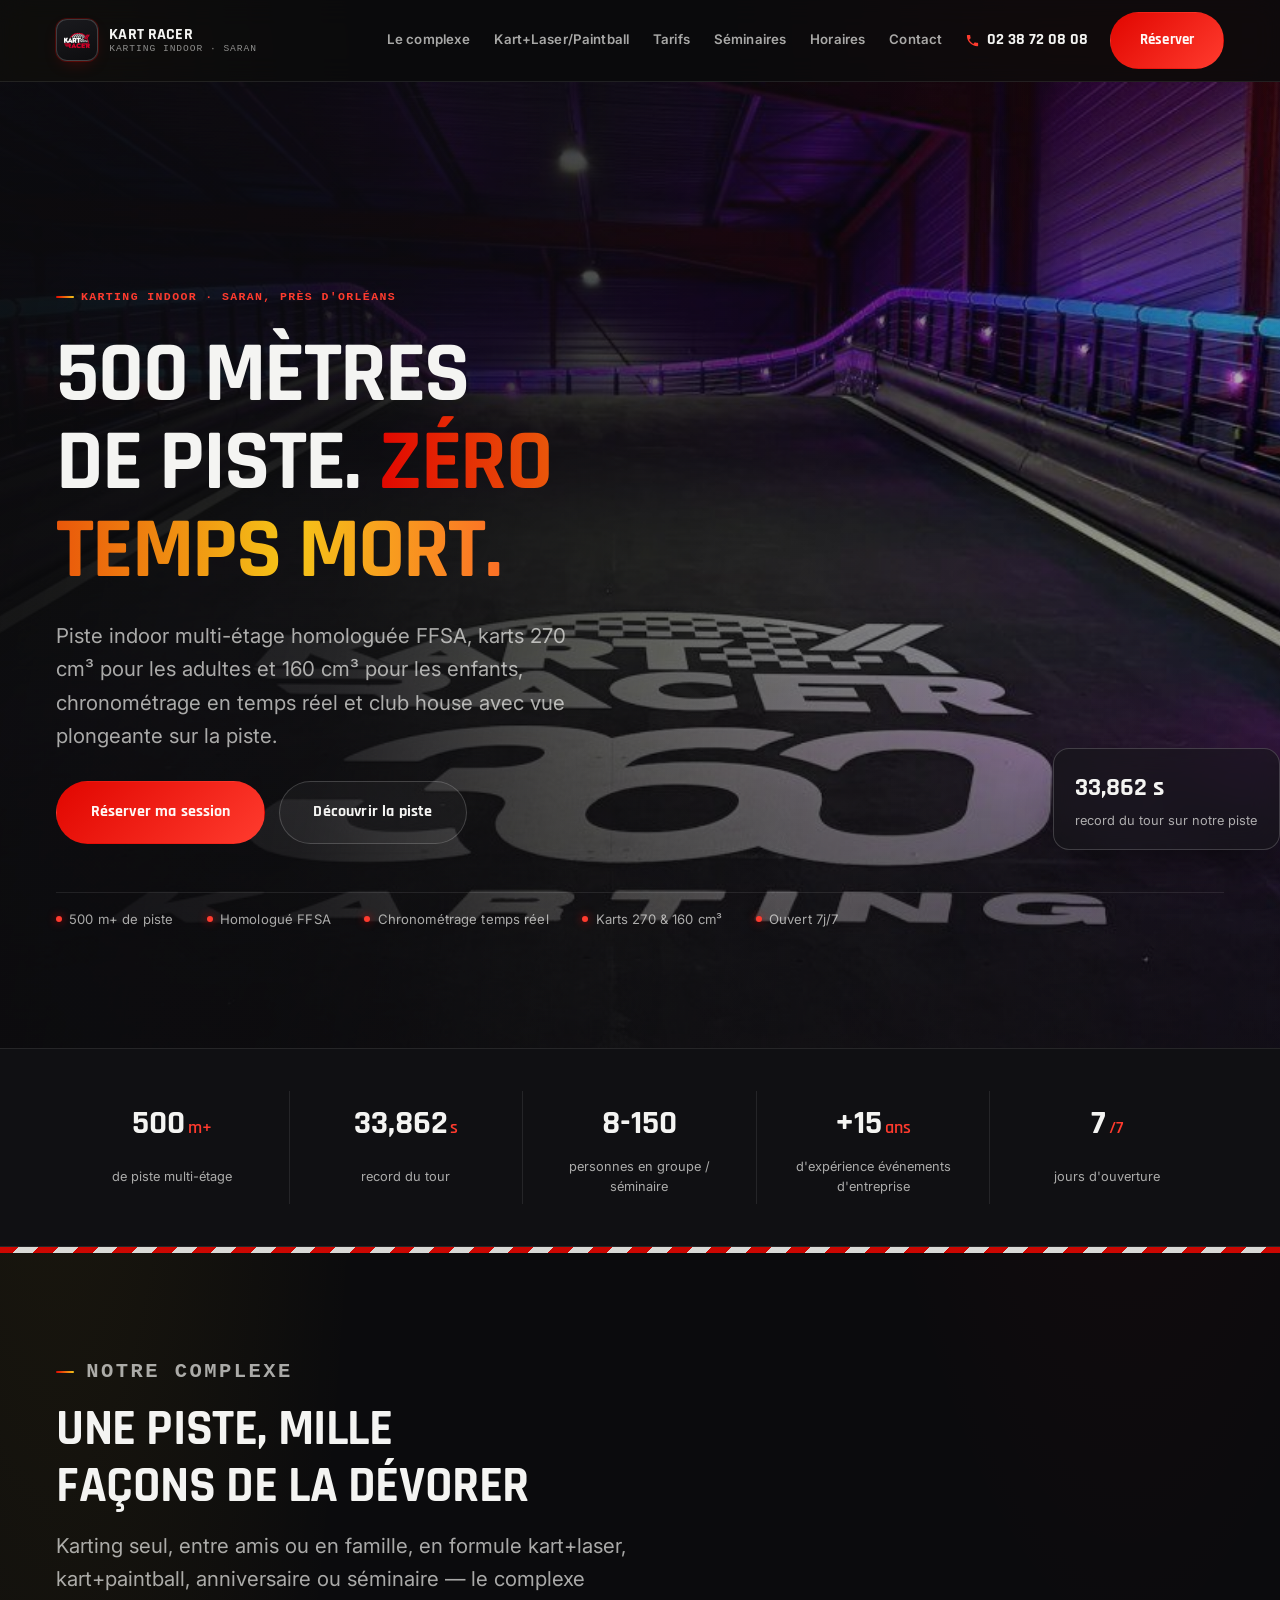
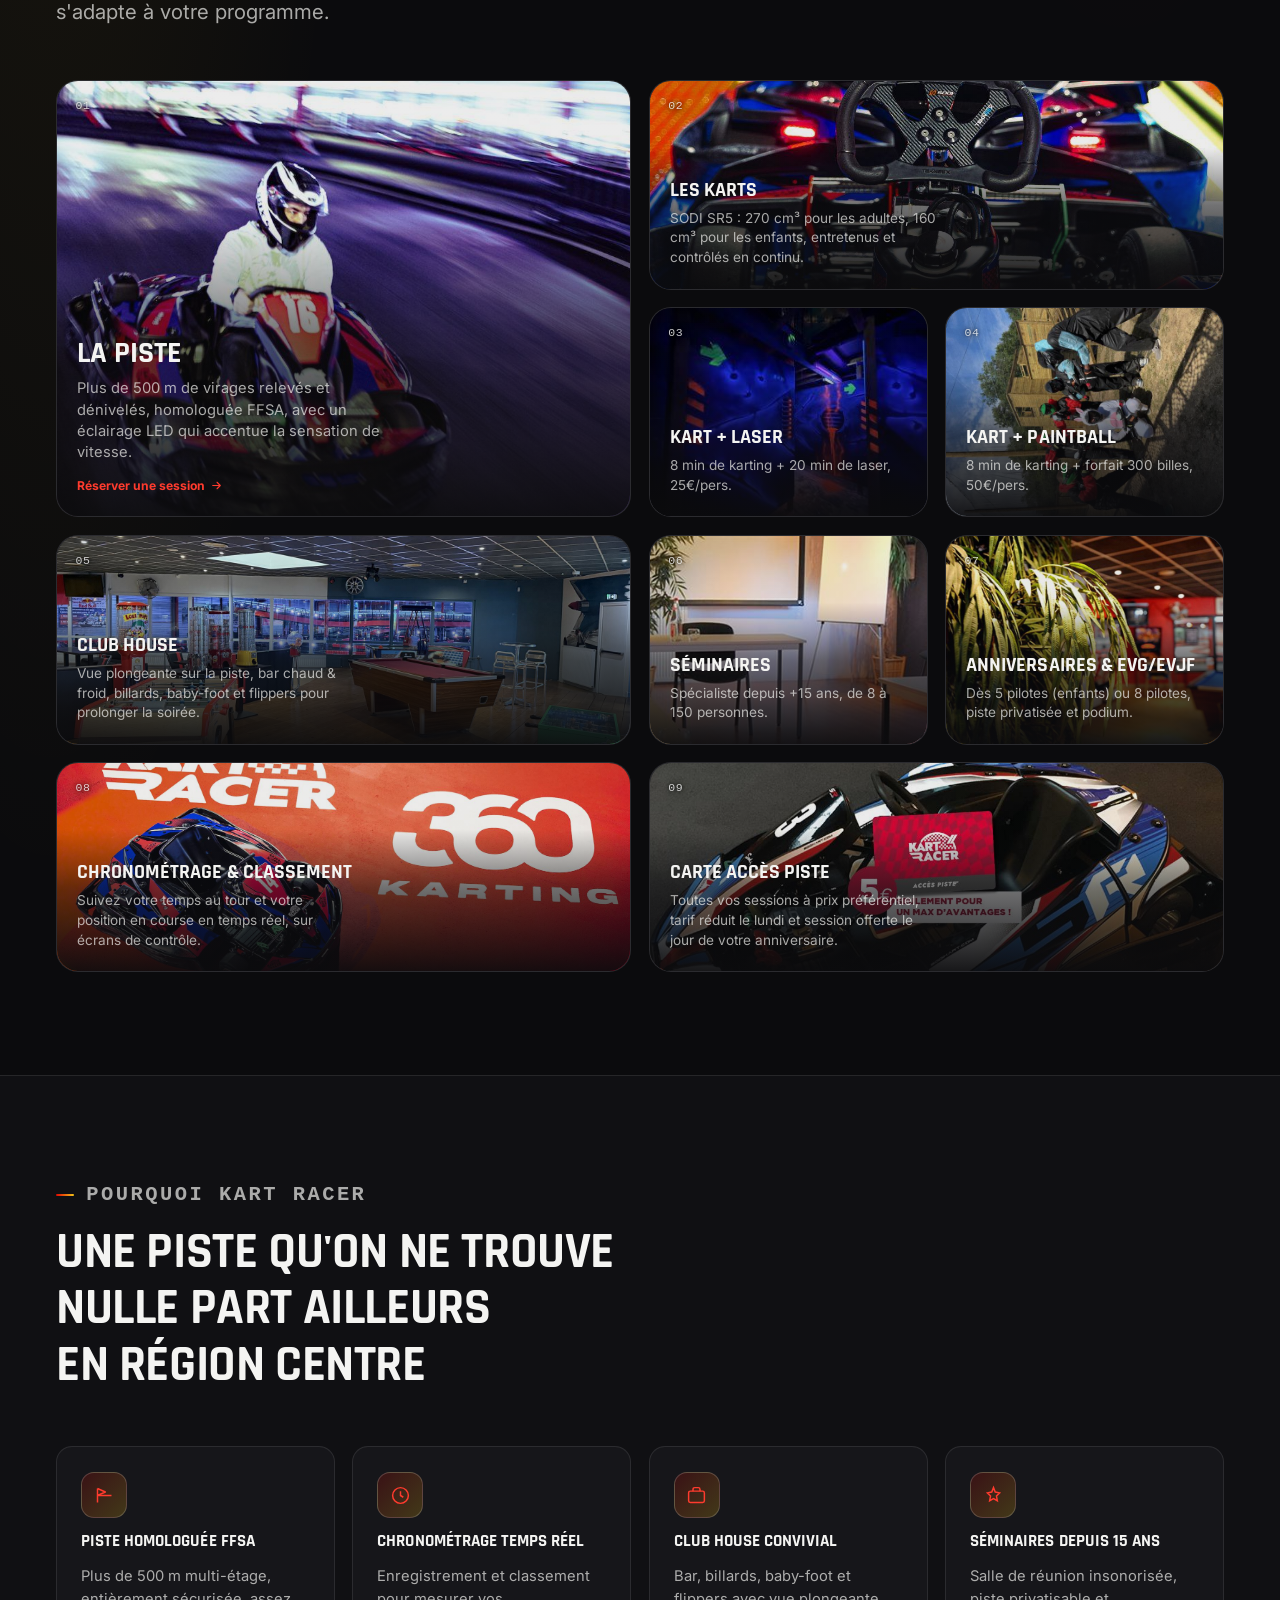
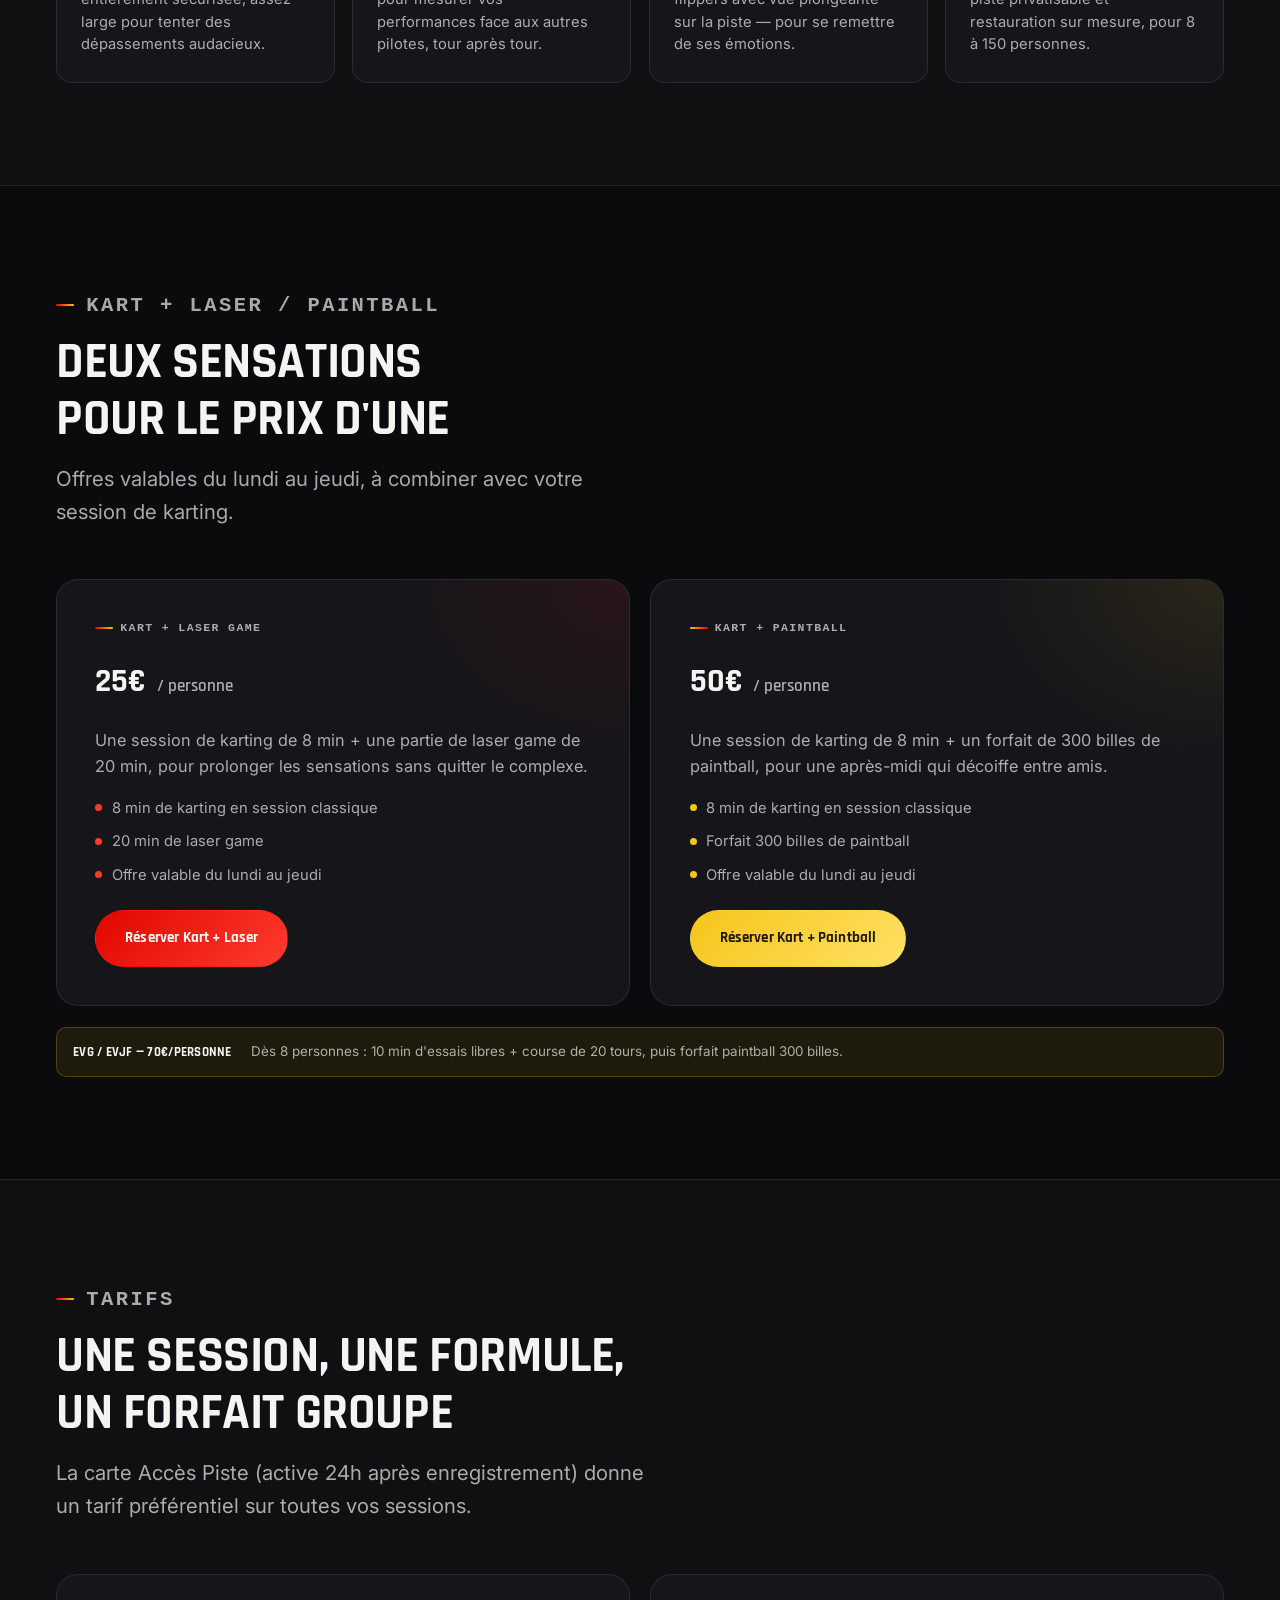
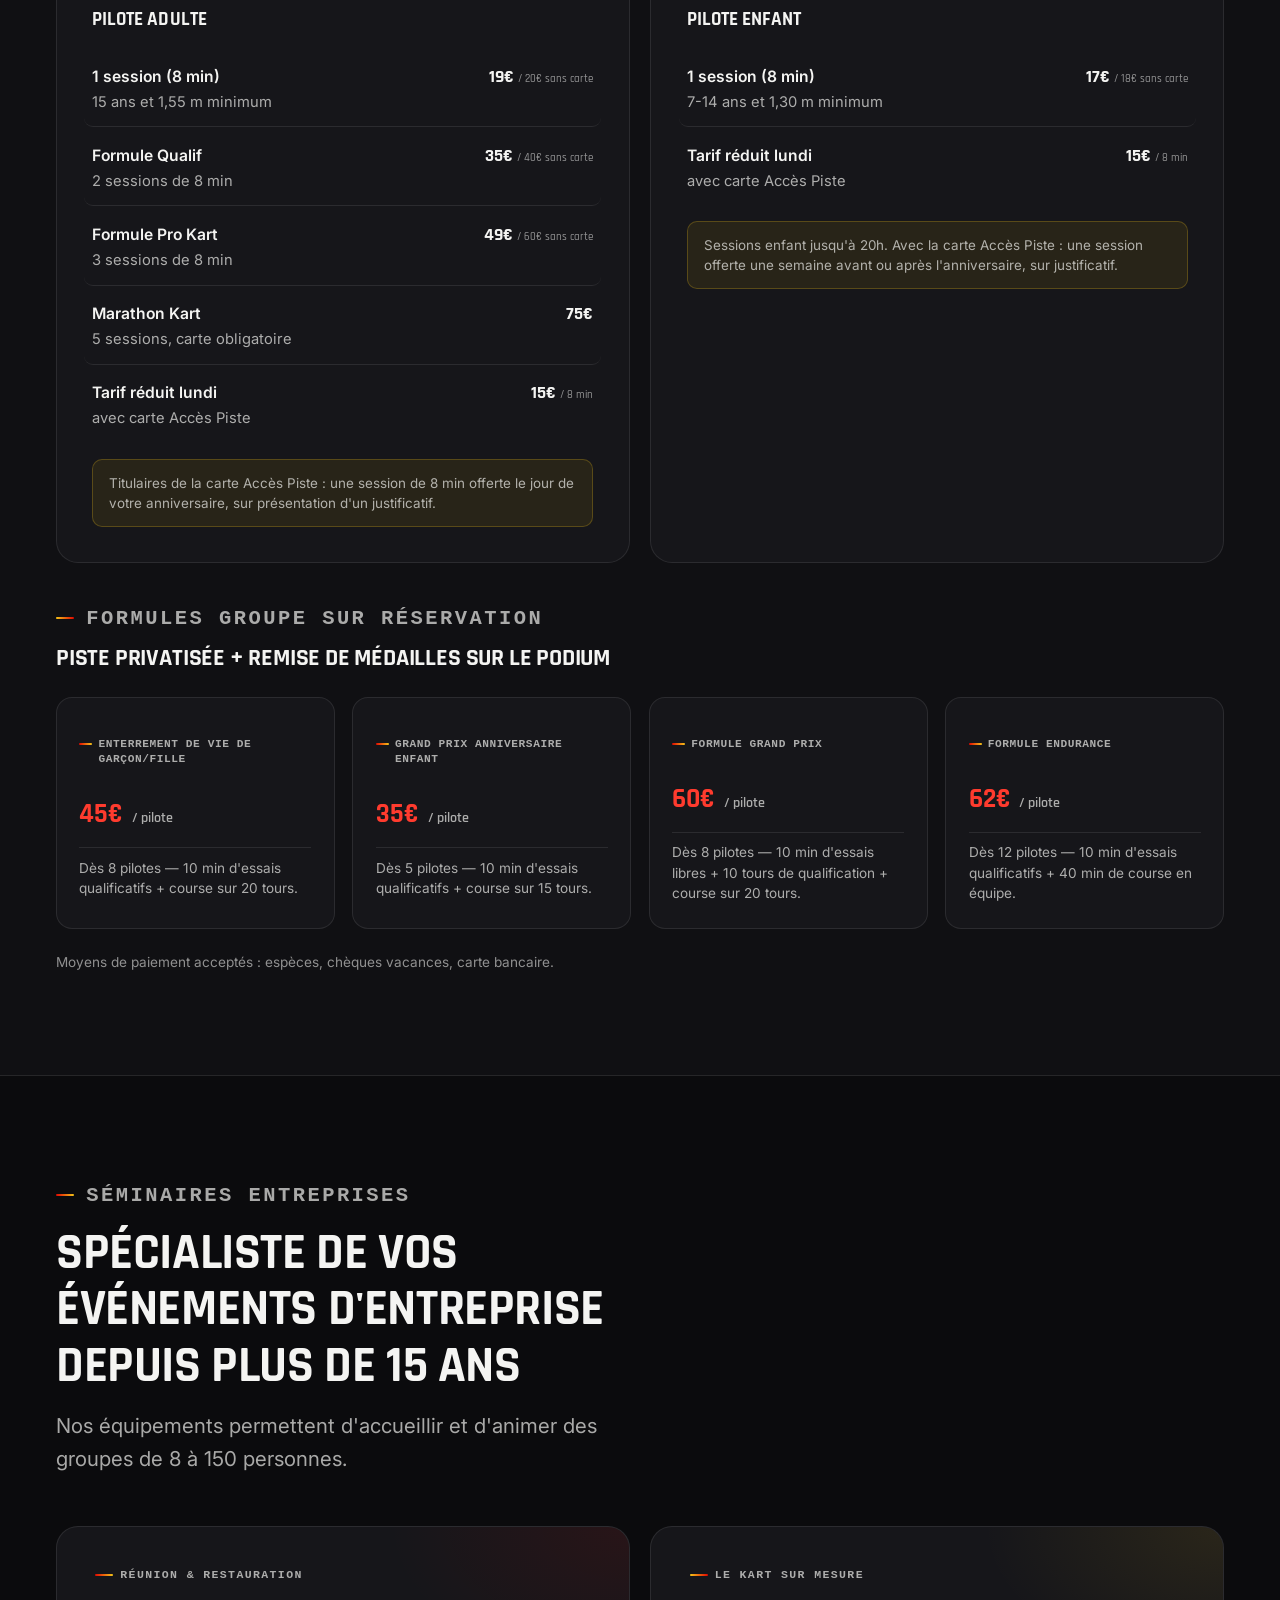
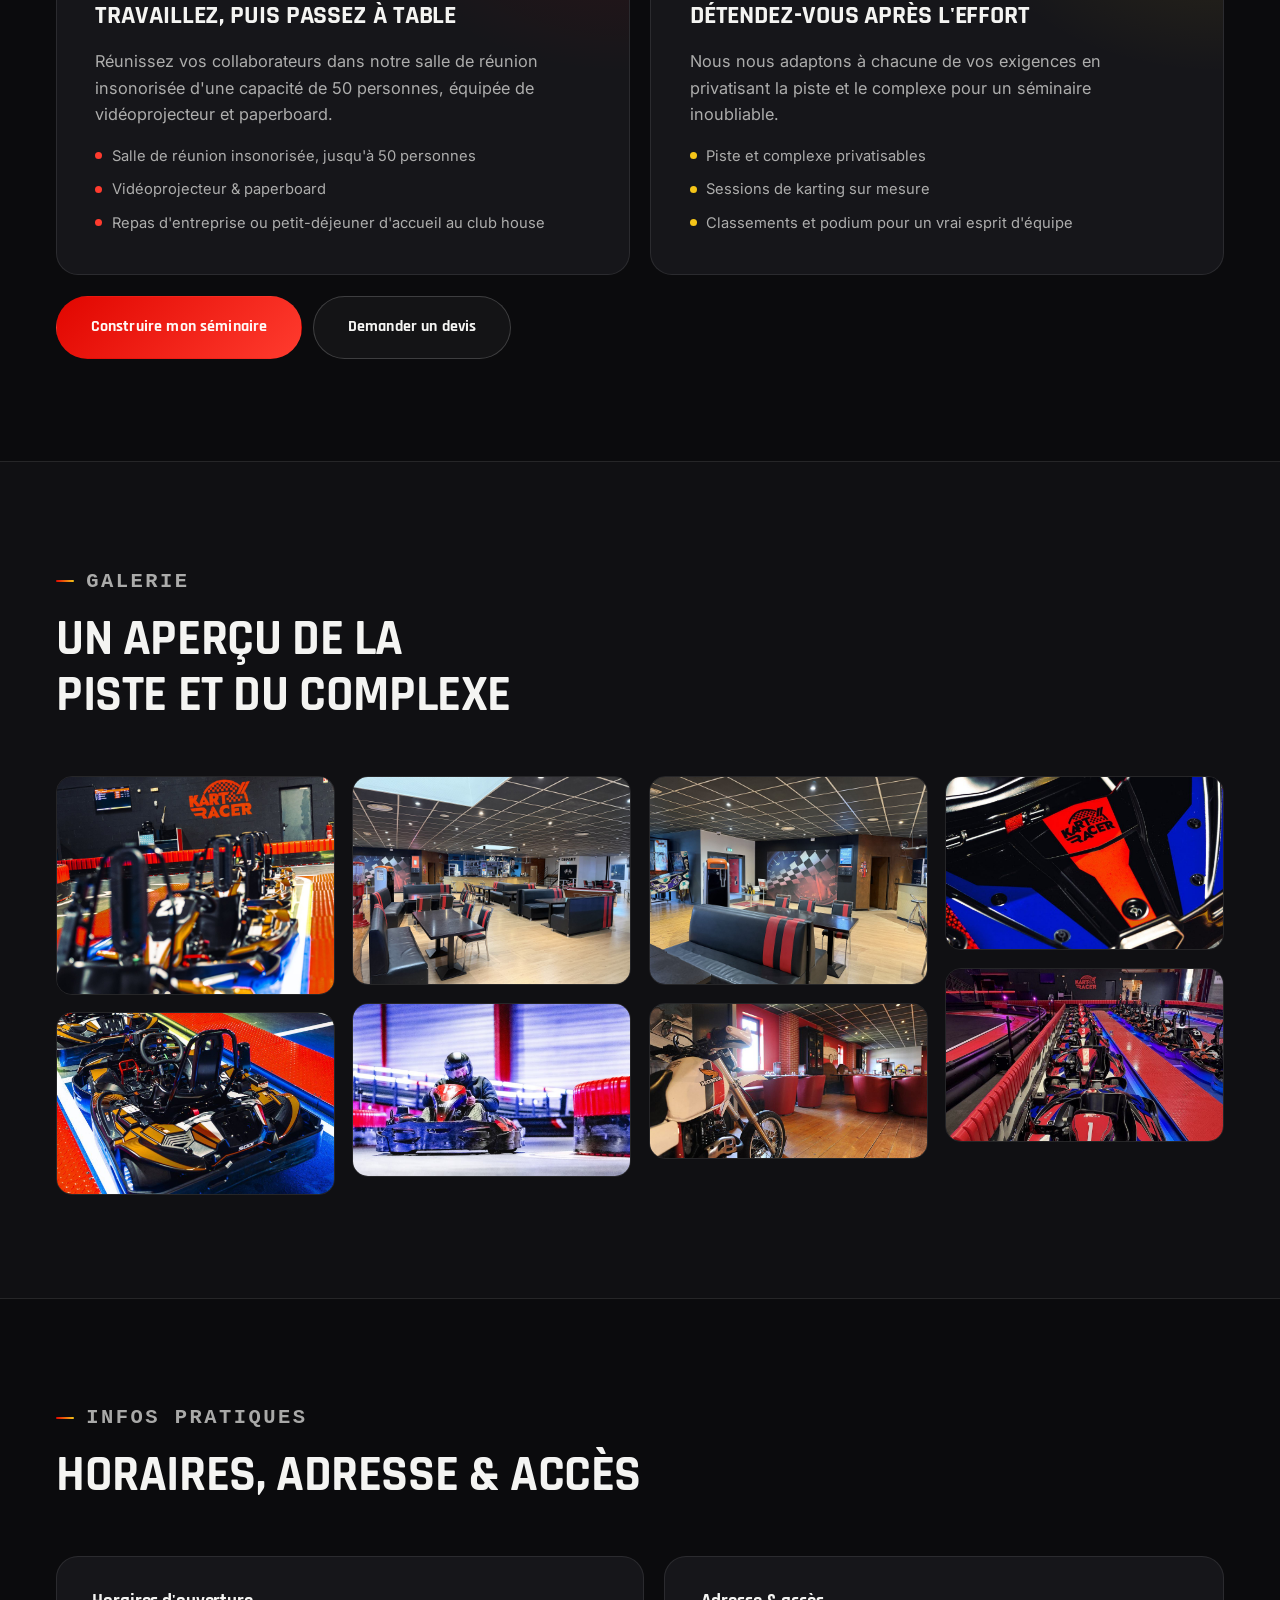
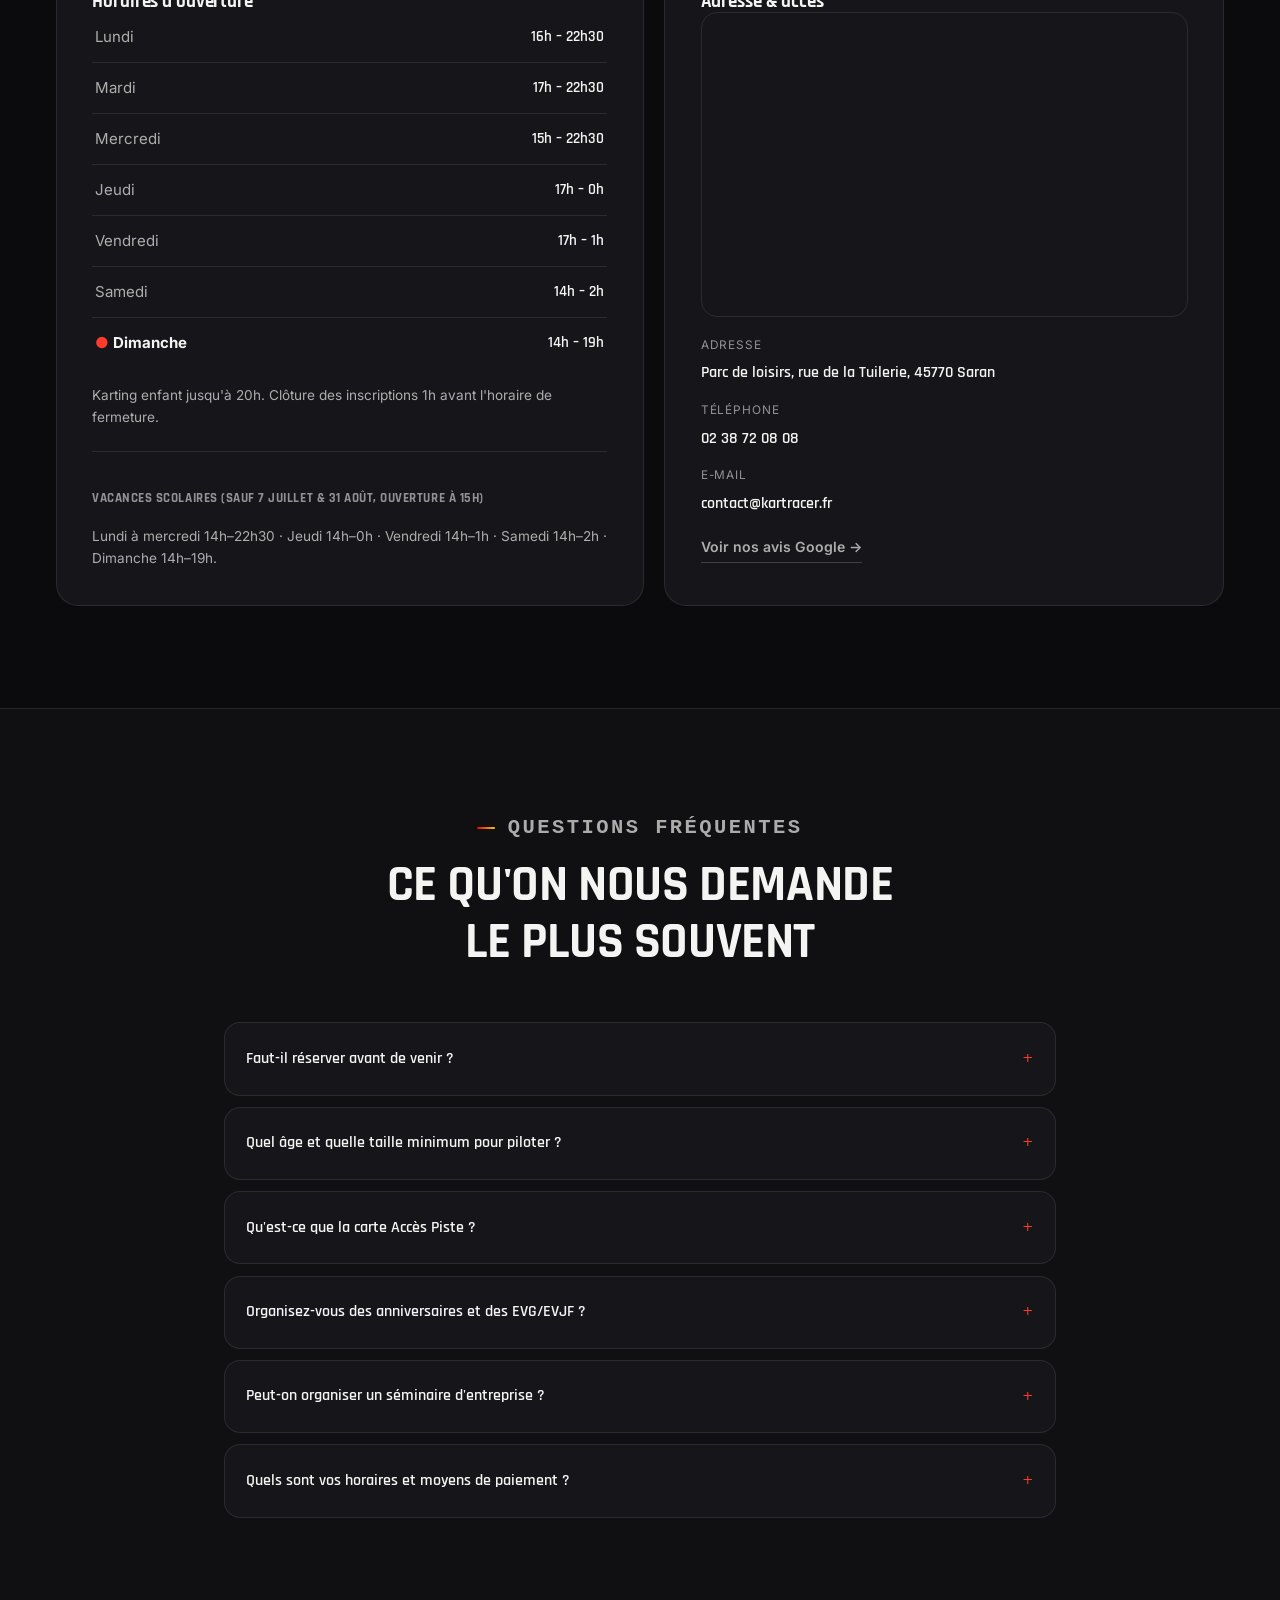
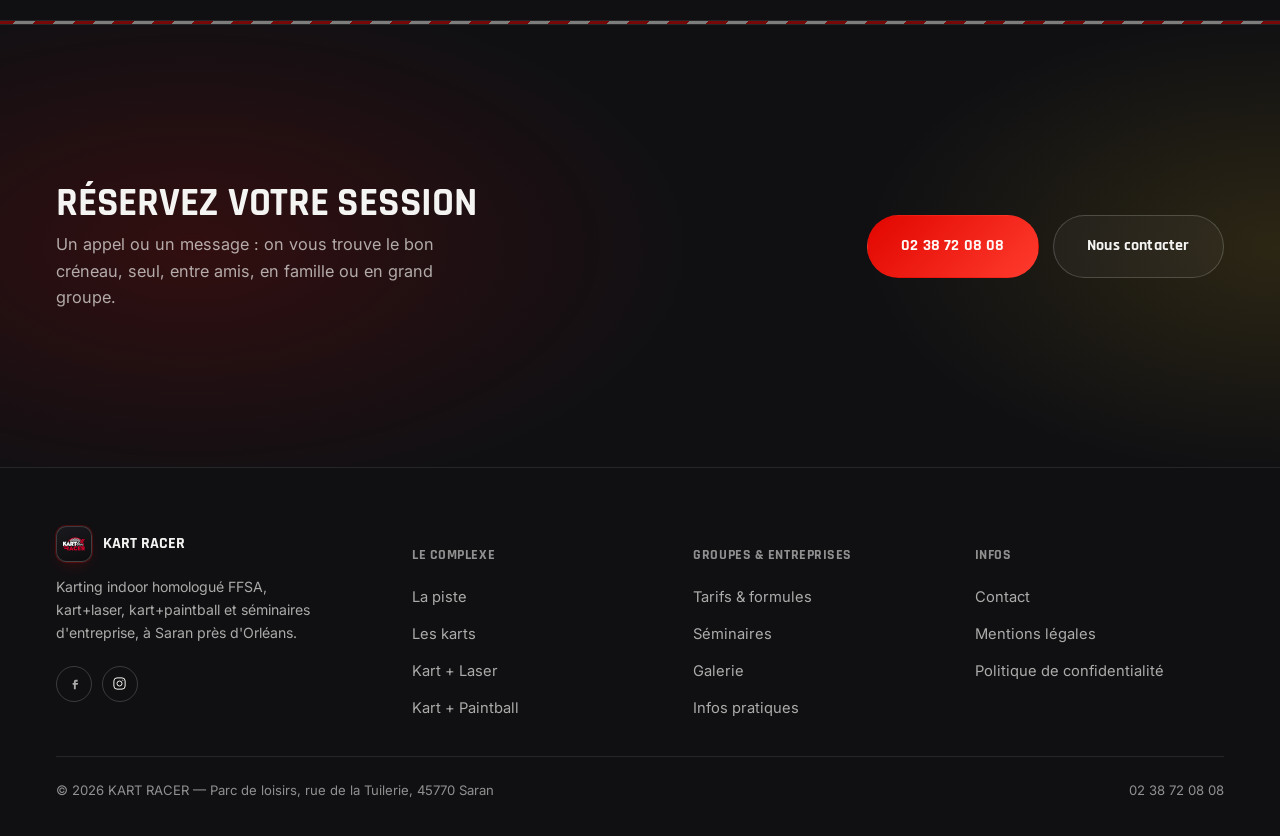
==== index.html @ f2dbc8a1 "Refonte statique du site Kart Racer (Saran) One-pager HTML/CSS/JS sans build step, identité asphalte" ====
<!doctype html>
<html lang="fr">
<head>
<meta charset="utf-8" />
<meta name="viewport" content="width=device-width, initial-scale=1" />
<title>KART RACER — Karting indoor à Saran, près d'Orléans</title>
<meta name="description" content="Piste de karting indoor homologuée FFSA de plus de 500 m à Saran. Karts adultes 270 cm³ et enfants 160 cm³, chronométrage temps réel, kart+laser, kart+paintball, club house, séminaires d'entreprise et anniversaires." />
<link rel="icon" href="assets/img/logo-white.png" />
<meta property="og:title" content="KART RACER — Karting indoor à Saran" />
<meta property="og:description" content="Piste indoor homologuée FFSA de 500 m+, karts adultes et enfants, chronométrage temps réel, formules kart+laser/paintball, séminaires et anniversaires." />
<meta property="og:image" content="https://kart-racer.vercel.app/assets/img/hero-piste.jpg" />
<meta property="og:type" content="website" />
<meta name="twitter:card" content="summary_large_image" />
<link rel="canonical" href="https://www.kartracer.fr/" />

<script type="application/ld+json">
{
  "@context": "https://schema.org",
  "@type": "SportsActivityLocation",
  "name": "Kart Racer",
  "description": "Karting indoor homologué FFSA de plus de 500 m à Saran, karts adultes 270 cm³ et enfants 160 cm³, kart+laser, kart+paintball, club house et séminaires d'entreprise.",
  "telephone": "+33238720808",
  "email": "contact@kartracer.fr",
  "url": "https://www.kartracer.fr",
  "image": "https://www.kartracer.fr/wp-content/uploads/2025/12/KARTING_PISTE_ORLEANS-1-1024x617.jpeg",
  "address": {
    "@type": "PostalAddress",
    "streetAddress": "Rue de la Tuilerie",
    "addressLocality": "Saran",
    "postalCode": "45770",
    "addressRegion": "Loiret",
    "addressCountry": "FR"
  },
  "sameAs": [
    "https://www.facebook.com/pages/Kart-Racer-Saran/335581123008?ref=ts",
    "https://www.instagram.com/kart_racer_saran/"
  ],
  "openingHoursSpecification": [
    { "@type": "OpeningHoursSpecification", "dayOfWeek": "Monday", "opens": "16:00", "closes": "22:30" },
    { "@type": "OpeningHoursSpecification", "dayOfWeek": "Tuesday", "opens": "17:00", "closes": "22:30" },
    { "@type": "OpeningHoursSpecification", "dayOfWeek": "Wednesday", "opens": "15:00", "closes": "22:30" },
    { "@type": "OpeningHoursSpecification", "dayOfWeek": "Thursday", "opens": "17:00", "closes": "00:00" },
    { "@type": "OpeningHoursSpecification", "dayOfWeek": "Friday", "opens": "17:00", "closes": "01:00" },
    { "@type": "OpeningHoursSpecification", "dayOfWeek": "Saturday", "opens": "14:00", "closes": "02:00" },
    { "@type": "OpeningHoursSpecification", "dayOfWeek": "Sunday", "opens": "14:00", "closes": "19:00" }
  ],
  "maximumAttendeeCapacity": 150
}
</script>

<script type="application/ld+json">
{
  "@context": "https://schema.org",
  "@type": "FAQPage",
  "mainEntity": [
    { "@type": "Question", "name": "Faut-il réserver avant de venir ?", "acceptedAnswer": { "@type": "Answer", "text": "C'est conseillé, surtout le week-end et pour les groupes. Le plus simple est d'appeler le 02 38 72 08 08 ou de passer par notre formulaire de contact." } },
    { "@type": "Question", "name": "Quel âge et quelle taille minimum pour piloter ?", "acceptedAnswer": { "@type": "Answer", "text": "Les enfants pilotent en mini-kart 160 cm³ dès 7 ans et 1,30 m minimum (sessions jusqu'à 20h). Les adultes pilotent en kart 270 cm³ dès 15 ans et 1,55 m minimum." } },
    { "@type": "Question", "name": "Qu'est-ce que la carte Accès Piste ?", "acceptedAnswer": { "@type": "Answer", "text": "Une carte active 24h après son enregistrement, qui donne un tarif préférentiel sur toutes vos sessions, un tarif réduit tous les lundis et une session offerte le jour de votre anniversaire." } },
    { "@type": "Question", "name": "Organisez-vous des anniversaires et des EVG/EVJF ?", "acceptedAnswer": { "@type": "Answer", "text": "Oui, des formules existent dès 5 pilotes pour les anniversaires enfants et dès 8 pilotes pour les EVG/EVJF, avec piste privatisée et remise de médailles sur le podium." } },
    { "@type": "Question", "name": "Peut-on organiser un séminaire d'entreprise ?", "acceptedAnswer": { "@type": "Answer", "text": "Oui, Kart Racer est spécialiste des événements d'entreprise depuis plus de 15 ans : salle de réunion insonorisée de 50 personnes, piste privatisable et restauration sur mesure, pour des groupes de 8 à 150 personnes." } },
    { "@type": "Question", "name": "Quels sont vos horaires et moyens de paiement ?", "acceptedAnswer": { "@type": "Answer", "text": "Les horaires varient selon le jour (16h-22h30 le lundi jusqu'à 14h-2h le samedi) avec des horaires élargis pendant les vacances scolaires. Paiement accepté en espèces, chèques vacances et carte bancaire." } }
  ]
}
</script>

<link rel="preconnect" href="https://fonts.googleapis.com" />
<link rel="preconnect" href="https://fonts.gstatic.com" crossorigin />
<link rel="stylesheet" href="https://fonts.googleapis.com/css2?family=Rajdhani:wght@500;600;700&family=Inter:wght@400;500;600;700;800&display=swap" />
<link rel="stylesheet" href="assets/style.css" />
</head>
<body>

<header class="bar">
  <div class="wrap bar__in">
    <a class="bar__brand" href="/" aria-label="KART RACER — accueil">
      <span class="bar__badge"><img src="assets/img/logo-white.png" alt="" width="120" height="120" /></span>
      <span class="bar__brand-word"><b>KART RACER</b><small>Karting indoor · Saran</small></span>
    </a>
    <nav class="bar__nav" id="nav">
      <a href="#complexe">Le complexe</a>
      <a href="#formules">Kart+Laser/Paintball</a>
      <a href="#tarifs">Tarifs</a>
      <a href="#seminaires">Séminaires</a>
      <a href="#infos">Horaires</a>
      <a href="contact.html">Contact</a>
    </nav>
    <a class="bar__tel" href="tel:0238720808">
      <svg viewBox="0 0 24 24" aria-hidden="true"><path d="M6.6 10.8c1.4 2.8 3.8 5.1 6.6 6.6l2.2-2.2c.3-.3.7-.4 1-.2 1.1.4 2.3.6 3.6.6.6 0 1 .4 1 1V20c0 .6-.4 1-1 1C10.6 21 3 13.4 3 4c0-.6.4-1 1-1h3.4c.6 0 1 .4 1 1 0 1.2.2 2.4.6 3.6.1.4 0 .8-.3 1L6.6 10.8z"/></svg>
      02 38 72 08 08
    </a>
    <a class="btn bar__cta" href="tel:0238720808">Réserver</a>
    <button class="bar__burger" id="burger" aria-label="Ouvrir le menu" aria-expanded="false"><span></span></button>
  </div>
</header>

<main id="top">

  <section class="hero">
    <div class="hero__media">
      <img src="assets/img/hero-piste.jpg" alt="Piste de karting indoor Kart Racer à Saran, virage relevé éclairé en violet" fetchpriority="high" />
    </div>
    <div class="wrap hero__row">
      <div class="hero__in">
        <p class="label">Karting indoor · Saran, près d'Orléans</p>
        <h1>500 mètres de piste. <em>Zéro temps mort.</em></h1>
        <p class="hero__sub">Piste indoor multi-étage homologuée FFSA, karts 270 cm³ pour les adultes et 160 cm³ pour les enfants, chronométrage en temps réel et club house avec vue plongeante sur la piste.</p>
        <div class="hero__actions">
          <a class="btn btn--lg" href="tel:0238720808">Réserver ma session</a>
          <a class="btn btn--ghost btn--lg" href="#complexe">Découvrir la piste</a>
        </div>
      </div>
      <div class="hero__badge" aria-hidden="true">
        <b>33,862 s</b>
        <span>record du tour sur notre piste</span>
      </div>
    </div>
    <div class="wrap">
      <div class="hero__chips">
        <span>500 m+ de piste</span>
        <span>Homologué FFSA</span>
        <span>Chronométrage temps réel</span>
        <span>Karts 270 &amp; 160 cm³</span>
        <span>Ouvert 7j/7</span>
      </div>
    </div>
  </section>

  <section class="stats" aria-label="Chiffres clés">
    <div class="wrap">
      <div class="stats__grid">
        <div class="stat"><b>500<span class="u">m+</span></b><span>de piste multi-étage</span></div>
        <div class="stat"><b>33,862<span class="u">s</span></b><span>record du tour</span></div>
        <div class="stat"><b>8-150</b><span>personnes en groupe / séminaire</span></div>
        <div class="stat"><b>+15<span class="u">ans</span></b><span>d'expérience événements d'entreprise</span></div>
        <div class="stat"><b>7<span class="u">/7</span></b><span>jours d'ouverture</span></div>
      </div>
      <div class="stats__dots" aria-hidden="true"><span class="is-active"></span><span></span><span></span><span></span><span></span></div>
    </div>
  </section>

  <div class="kerb" aria-hidden="true"></div>

  <section id="complexe">
    <div class="wrap">
      <div class="head reveal">
        <p class="label">Notre complexe</p>
        <h2>Une piste, mille façons de la dévorer</h2>
        <p>Karting seul, entre amis ou en famille, en formule kart+laser, kart+paintball, anniversaire ou séminaire — le complexe s'adapte à votre programme.</p>
      </div>
      <div class="bento reveal">
        <a class="bento__card b-lg" href="tel:0238720808">
          <span class="bento__num">01</span>
          <img src="assets/img/piste-racing.jpg" alt="Kart en pleine accélération sur la piste indoor Kart Racer" loading="lazy" />
          <div class="bento__body">
            <h3>La piste</h3>
            <p>Plus de 500 m de virages relevés et dénivelés, homologuée FFSA, avec un éclairage LED qui accentue la sensation de vitesse.</p>
            <span class="bento__more">Réserver une session <svg viewBox="0 0 24 24"><path d="M5 12h14M13 6l6 6-6 6" stroke="currentColor" stroke-width="2" fill="none" stroke-linecap="round" stroke-linejoin="round"/></svg></span>
          </div>
        </a>
        <a class="bento__card b-wide is-amber" href="tel:0238720808">
          <span class="bento__num">02</span>
          <img src="assets/img/kart-adulte.jpg" alt="Kart SODI SR5 sur la piste Kart Racer, siège compétition et pédalier réglable" loading="lazy" />
          <div class="bento__body">
            <h3>Les karts</h3>
            <p>SODI SR5 : 270 cm³ pour les adultes, 160 cm³ pour les enfants, entretenus et contrôlés en continu.</p>
          </div>
        </a>
        <a class="bento__card" href="#formules">
          <span class="bento__num">03</span>
          <img src="assets/img/laser.jpg" alt="Formule kart et laser game" loading="lazy" />
          <div class="bento__body">
            <h3>Kart + Laser</h3>
            <p>8 min de karting + 20 min de laser, 25€/pers.</p>
          </div>
        </a>
        <a class="bento__card is-amber" href="#formules">
          <span class="bento__num">04</span>
          <img src="assets/img/paintball-2.jpg" alt="Joueur équipé pour une partie de paintball" loading="lazy" />
          <div class="bento__body">
            <h3>Kart + Paintball</h3>
            <p>8 min de karting + forfait 300 billes, 50€/pers.</p>
          </div>
        </a>
        <a class="bento__card b-wide" href="tel:0238720808">
          <span class="bento__num">05</span>
          <img src="assets/img/clubhouse-1.jpeg" alt="Club house Kart Racer avec vue plongeante sur la piste, bar, billard et baby-foot" loading="lazy" />
          <div class="bento__body">
            <h3>Club house</h3>
            <p>Vue plongeante sur la piste, bar chaud &amp; froid, billards, baby-foot et flippers pour prolonger la soirée.</p>
          </div>
        </a>
        <a class="bento__card" href="#seminaires">
          <span class="bento__num">06</span>
          <img src="assets/img/seminaire-top.jpg" alt="Espace séminaire Kart Racer" loading="lazy" />
          <div class="bento__body">
            <h3>Séminaires</h3>
            <p>Spécialiste depuis +15 ans, de 8 à 150 personnes.</p>
          </div>
        </a>
        <a class="bento__card" href="#tarifs">
          <span class="bento__num">07</span>
          <img src="assets/img/clubhouse-bar.jpg" alt="Ambiance conviviale au bar du club house Kart Racer" loading="lazy" />
          <div class="bento__body">
            <h3>Anniversaires &amp; EVG/EVJF</h3>
            <p>Dès 5 pilotes (enfants) ou 8 pilotes, piste privatisée et podium.</p>
          </div>
        </a>
        <a class="bento__card b-wide is-amber" href="#complexe">
          <span class="bento__num">08</span>
          <img src="assets/img/piste-slider.jpg" alt="Écrans de chronométrage en temps réel sur la piste Kart Racer" loading="lazy" />
          <div class="bento__body">
            <h3>Chronométrage &amp; classement</h3>
            <p>Suivez votre temps au tour et votre position en course en temps réel, sur écrans de contrôle.</p>
          </div>
        </a>
        <a class="bento__card b-wide" href="#tarifs">
          <span class="bento__num">09</span>
          <img src="assets/img/carte-acces.jpg" alt="Carte Accès Piste Kart Racer, tarifs préférentiels" loading="lazy" />
          <div class="bento__body">
            <h3>Carte Accès Piste</h3>
            <p>Toutes vos sessions à prix préférentiel, tarif réduit le lundi et session offerte le jour de votre anniversaire.</p>
          </div>
        </a>
      </div>
    </div>
  </section>

  <section id="pourquoi" class="sec--alt">
    <div class="wrap">
      <div class="head reveal">
        <p class="label">Pourquoi Kart Racer</p>
        <h2>Une piste qu'on ne trouve nulle part ailleurs en région Centre</h2>
      </div>
      <div class="why-grid reveal">
        <div class="why">
          <div class="why__icon"><svg viewBox="0 0 24 24"><path d="M4 20V4M4 4l9 4-9 4" fill="none" stroke-linejoin="round"/><path d="M4 12h16" /></svg></div>
          <h3>Piste homologuée FFSA</h3>
          <p>Plus de 500 m multi-étage, entièrement sécurisée, assez large pour tenter des dépassements audacieux.</p>
        </div>
        <div class="why">
          <div class="why__icon"><svg viewBox="0 0 24 24"><circle cx="12" cy="12" r="9"/><path d="M12 7v5l3.2 2"/></svg></div>
          <h3>Chronométrage temps réel</h3>
          <p>Enregistrement et classement pour mesurer vos performances face aux autres pilotes, tour après tour.</p>
        </div>
        <div class="why">
          <div class="why__icon"><svg viewBox="0 0 24 24"><rect x="3" y="7" width="18" height="13" rx="2"/><path d="M8 7V5a2 2 0 0 1 2-2h4a2 2 0 0 1 2 2v2"/></svg></div>
          <h3>Club house convivial</h3>
          <p>Bar, billards, baby-foot et flippers avec vue plongeante sur la piste — pour se remettre de ses émotions.</p>
        </div>
        <div class="why">
          <div class="why__icon"><svg viewBox="0 0 24 24"><path d="M12 3l2 5 5 1-3.6 3.6 1 5.4-4.4-2.4-4.4 2.4 1-5.4L5 9l5-1 2-5z"/></svg></div>
          <h3>Séminaires depuis 15 ans</h3>
          <p>Salle de réunion insonorisée, piste privatisable et restauration sur mesure, pour 8 à 150 personnes.</p>
        </div>
      </div>
    </div>
  </section>

  <section id="formules">
    <div class="wrap">
      <div class="head reveal">
        <p class="label">Kart + Laser / Paintball</p>
        <h2>Deux sensations pour le prix d'une</h2>
        <p>Offres valables du lundi au jeudi, à combiner avec votre session de karting.</p>
      </div>
      <div class="formules reveal">
        <div class="formule formule--a">
          <p class="label">Kart + Laser Game</p>
          <div class="formule__price">25€ <span>/ personne</span></div>
          <p>Une session de karting de 8 min + une partie de laser game de 20 min, pour prolonger les sensations sans quitter le complexe.</p>
          <ul class="formule__list">
            <li>8 min de karting en session classique</li>
            <li>20 min de laser game</li>
            <li>Offre valable du lundi au jeudi</li>
          </ul>
          <div class="formule__actions">
            <a class="btn" href="tel:0238720808">Réserver Kart + Laser</a>
          </div>
        </div>
        <div class="formule formule--b">
          <p class="label label--amber">Kart + Paintball</p>
          <div class="formule__price">50€ <span>/ personne</span></div>
          <p>Une session de karting de 8 min + un forfait de 300 billes de paintball, pour une après-midi qui décoiffe entre amis.</p>
          <ul class="formule__list">
            <li>8 min de karting en session classique</li>
            <li>Forfait 300 billes de paintball</li>
            <li>Offre valable du lundi au jeudi</li>
          </ul>
          <div class="formule__actions">
            <a class="btn btn--amber" href="tel:0238720808">Réserver Kart + Paintball</a>
          </div>
        </div>
      </div>
      <div class="price-note price-note--evg reveal">
        <strong class="price-note__tag">EVG / EVJF — 70€/personne</strong>
        <span>Dès 8 personnes : 10 min d'essais libres + course de 20 tours, puis forfait paintball 300 billes.</span>
      </div>
    </div>
  </section>

  <section id="tarifs" class="sec--alt">
    <div class="wrap">
      <div class="head reveal">
        <p class="label">Tarifs</p>
        <h2>Une session, une formule, un forfait groupe</h2>
        <p>La carte Accès Piste (active 24h après enregistrement) donne un tarif préférentiel sur toutes vos sessions.</p>
      </div>
      <div class="price-grid reveal">
        <div class="price-card">
          <h3>Pilote adulte</h3>
          <ul class="price-list">
            <li><span class="pl__label"><b>1 session (8 min)</b>15 ans et 1,55 m minimum</span><span class="pl__val">19€ <small>/ 20€ sans carte</small></span></li>
            <li><span class="pl__label"><b>Formule Qualif</b>2 sessions de 8 min</span><span class="pl__val">35€ <small>/ 40€ sans carte</small></span></li>
            <li><span class="pl__label"><b>Formule Pro Kart</b>3 sessions de 8 min</span><span class="pl__val">49€ <small>/ 60€ sans carte</small></span></li>
            <li><span class="pl__label"><b>Marathon Kart</b>5 sessions, carte obligatoire</span><span class="pl__val">75€</span></li>
            <li><span class="pl__label"><b>Tarif réduit lundi</b>avec carte Accès Piste</span><span class="pl__val">15€ <small>/ 8 min</small></span></li>
          </ul>
          <p class="price-note">Titulaires de la carte Accès Piste : une session de 8 min offerte le jour de votre anniversaire, sur présentation d'un justificatif.</p>
        </div>
        <div class="price-card">
          <h3>Pilote enfant</h3>
          <ul class="price-list">
            <li><span class="pl__label"><b>1 session (8 min)</b>7-14 ans et 1,30 m minimum</span><span class="pl__val">17€ <small>/ 18€ sans carte</small></span></li>
            <li><span class="pl__label"><b>Tarif réduit lundi</b>avec carte Accès Piste</span><span class="pl__val">15€ <small>/ 8 min</small></span></li>
          </ul>
          <p class="price-note">Sessions enfant jusqu'à 20h. Avec la carte Accès Piste : une session offerte une semaine avant ou après l'anniversaire, sur justificatif.</p>
        </div>
      </div>
      <div class="head head--sub reveal">
        <p class="label label--amber">Formules groupe sur réservation</p>
        <h2>Piste privatisée + remise de médailles sur le podium</h2>
      </div>
      <div class="packs reveal">
        <div class="pack">
          <h4>Enterrement de vie de garçon/fille</h4>
          <div class="pack__price">45€ <span>/ pilote</span></div>
          <p>Dès 8 pilotes — 10 min d'essais qualificatifs + course sur 20 tours.</p>
        </div>
        <div class="pack">
          <h4>Grand Prix anniversaire enfant</h4>
          <div class="pack__price">35€ <span>/ pilote</span></div>
          <p>Dès 5 pilotes — 10 min d'essais qualificatifs + course sur 15 tours.</p>
        </div>
        <div class="pack">
          <h4>Formule Grand Prix</h4>
          <div class="pack__price">60€ <span>/ pilote</span></div>
          <p>Dès 8 pilotes — 10 min d'essais libres + 10 tours de qualification + course sur 20 tours.</p>
        </div>
        <div class="pack">
          <h4>Formule Endurance</h4>
          <div class="pack__price">62€ <span>/ pilote</span></div>
          <p>Dès 12 pilotes — 10 min d'essais qualificatifs + 40 min de course en équipe.</p>
        </div>
      </div>
      <p class="pay-methods reveal">Moyens de paiement acceptés : espèces, chèques vacances, carte bancaire.</p>
    </div>
  </section>

  <section id="seminaires">
    <div class="wrap">
      <div class="head reveal">
        <p class="label">Séminaires entreprises</p>
        <h2>Spécialiste de vos événements d'entreprise depuis plus de 15 ans</h2>
        <p>Nos équipements permettent d'accueillir et d'animer des groupes de 8 à 150 personnes.</p>
      </div>
      <div class="formules reveal">
        <div class="formule formule--a">
          <p class="label">Réunion &amp; restauration</p>
          <h3>Travaillez, puis passez à table</h3>
          <p>Réunissez vos collaborateurs dans notre salle de réunion insonorisée d'une capacité de 50 personnes, équipée de vidéoprojecteur et paperboard.</p>
          <ul class="formule__list">
            <li>Salle de réunion insonorisée, jusqu'à 50 personnes</li>
            <li>Vidéoprojecteur &amp; paperboard</li>
            <li>Repas d'entreprise ou petit-déjeuner d'accueil au club house</li>
          </ul>
        </div>
        <div class="formule formule--b">
          <p class="label label--amber">Le kart sur mesure</p>
          <h3>Détendez-vous après l'effort</h3>
          <p>Nous nous adaptons à chacune de vos exigences en privatisant la piste et le complexe pour un séminaire inoubliable.</p>
          <ul class="formule__list">
            <li>Piste et complexe privatisables</li>
            <li>Sessions de karting sur mesure</li>
            <li>Classements et podium pour un vrai esprit d'équipe</li>
          </ul>
        </div>
      </div>
      <div class="formule__actions formule__actions--standalone reveal">
        <a class="btn btn--lg" href="tel:0238720808">Construire mon séminaire</a>
        <a class="btn btn--ghost btn--lg" href="contact.html">Demander un devis</a>
      </div>
    </div>
  </section>

  <section id="galerie" class="sec--alt">
    <div class="wrap">
      <div class="head reveal">
        <p class="label">Galerie</p>
        <h2>Un aperçu de la piste et du complexe</h2>
      </div>
      <div class="gallery reveal">
        <figure><img src="assets/img/piste-sport.jpg" alt="Vue large de la piste de karting indoor Kart Racer" loading="lazy" /><figcaption>La piste</figcaption></figure>
        <figure><img src="assets/img/kart-racing2.jpg" alt="Kart en course sur la piste indoor Kart Racer" loading="lazy" /><figcaption>En piste</figcaption></figure>
        <figure><img src="assets/img/clubhouse-2.jpeg" alt="Intérieur du club house Kart Racer" loading="lazy" /><figcaption>Club house</figcaption></figure>
        <figure><img src="assets/img/piste-unique.jpg" alt="Virage relevé de la piste Kart Racer sous éclairage LED" loading="lazy" /><figcaption>Virage relevé</figcaption></figure>
        <figure><img src="assets/img/clubhouse-3.jpeg" alt="Espace bar et jeux du club house Kart Racer" loading="lazy" /><figcaption>Bar &amp; jeux</figcaption></figure>
        <figure><img src="assets/img/indoor-wide.jpg" alt="Vue d'ensemble du complexe indoor Kart Racer" loading="lazy" /><figcaption>Vue d'ensemble</figcaption></figure>
        <figure><img src="assets/img/kart-parc.jpg" alt="Parc de karts Kart Racer" loading="lazy" /><figcaption>Le parc de karts</figcaption></figure>
        <figure><img src="assets/img/piste-indoor.jpg" alt="Ligne droite de la piste indoor Kart Racer" loading="lazy" /><figcaption>Ligne droite</figcaption></figure>
      </div>
    </div>
  </section>

  <section id="infos">
    <div class="wrap">
      <div class="head reveal">
        <p class="label">Infos pratiques</p>
        <h2>Horaires, adresse &amp; accès</h2>
      </div>
      <div class="infos-grid reveal">
        <div class="card">
          <h3>Horaires d'ouverture</h3>
          <table class="hours" id="hoursTable">
            <tbody>
              <tr data-day="1"><td>Lundi</td><td>16h – 22h30</td></tr>
              <tr data-day="2"><td>Mardi</td><td>17h – 22h30</td></tr>
              <tr data-day="3"><td>Mercredi</td><td>15h – 22h30</td></tr>
              <tr data-day="4"><td>Jeudi</td><td>17h – 0h</td></tr>
              <tr data-day="5"><td>Vendredi</td><td>17h – 1h</td></tr>
              <tr data-day="6"><td>Samedi</td><td>14h – 2h</td></tr>
              <tr data-day="0"><td>Dimanche</td><td>14h – 19h</td></tr>
            </tbody>
          </table>
          <p class="hours-note">Karting enfant jusqu'à 20h. Clôture des inscriptions 1h avant l'horaire de fermeture.</p>
          <div class="hours-alt">
            <h4>Vacances scolaires (sauf 7 juillet &amp; 31 août, ouverture à 15h)</h4>
            <p class="hours-note">Lundi à mercredi 14h–22h30 · Jeudi 14h–0h · Vendredi 14h–1h · Samedi 14h–2h · Dimanche 14h–19h.</p>
          </div>
        </div>
        <div class="card">
          <h3>Adresse &amp; accès</h3>
          <div class="addr-map">
            <iframe title="Localisation de Kart Racer à Saran" src="https://www.google.com/maps?q=Rue+de+la+Tuilerie%2C+45770+Saran&z=15&output=embed" loading="lazy" referrerpolicy="no-referrer-when-downgrade"></iframe>
          </div>
          <div class="addr-list">
            <div><span class="k">Adresse</span><span class="v">Parc de loisirs, rue de la Tuilerie, 45770 Saran</span></div>
            <div><span class="k">Téléphone</span><a class="v" href="tel:0238720808">02 38 72 08 08</a></div>
            <div><span class="k">E-mail</span><a class="v" href="mailto:contact@kartracer.fr">contact@kartracer.fr</a></div>
          </div>
          <a class="avis-link" href="https://www.google.com/maps/search/?api=1&query=Kart+Racer+Saran" target="_blank" rel="noopener">Voir nos avis Google →</a>
        </div>
      </div>
    </div>
  </section>

  <section id="faq" class="sec--alt">
    <div class="wrap">
      <div class="head head--center reveal">
        <p class="label">Questions fréquentes</p>
        <h2>Ce qu'on nous demande le plus souvent</h2>
      </div>
      <div class="faq reveal">
        <details>
          <summary>Faut-il réserver avant de venir ?</summary>
          <p>C'est conseillé, surtout le week-end et pour les groupes. Le plus simple est d'appeler le 02 38 72 08 08 ou de passer par notre formulaire de contact.</p>
        </details>
        <details>
          <summary>Quel âge et quelle taille minimum pour piloter ?</summary>
          <p>Les enfants pilotent en mini-kart 160 cm³ dès 7 ans et 1,30 m minimum (sessions jusqu'à 20h). Les adultes pilotent en kart 270 cm³ dès 15 ans et 1,55 m minimum.</p>
        </details>
        <details>
          <summary>Qu'est-ce que la carte Accès Piste ?</summary>
          <p>Une carte active 24h après son enregistrement, qui donne un tarif préférentiel sur toutes vos sessions, un tarif réduit tous les lundis et une session offerte le jour de votre anniversaire.</p>
        </details>
        <details>
          <summary>Organisez-vous des anniversaires et des EVG/EVJF ?</summary>
          <p>Oui, des formules existent dès 5 pilotes pour les anniversaires enfants et dès 8 pilotes pour les EVG/EVJF, avec piste privatisée et remise de médailles sur le podium.</p>
        </details>
        <details>
          <summary>Peut-on organiser un séminaire d'entreprise ?</summary>
          <p>Oui, Kart Racer est spécialiste des événements d'entreprise depuis plus de 15 ans : salle de réunion insonorisée de 50 personnes, piste privatisable et restauration sur mesure, pour des groupes de 8 à 150 personnes.</p>
        </details>
        <details>
          <summary>Quels sont vos horaires et moyens de paiement ?</summary>
          <p>Les horaires varient selon le jour (16h-22h30 le lundi jusqu'à 14h-2h le samedi) avec des horaires élargis pendant les vacances scolaires. Paiement accepté en espèces, chèques vacances et carte bancaire.</p>
        </details>
      </div>
    </div>
  </section>

  <div class="kerb kerb--sm" aria-hidden="true"></div>

  <section class="cta-band">
    <div class="wrap cta-band__in">
      <div>
        <h2>Réservez votre session</h2>
        <p>Un appel ou un message : on vous trouve le bon créneau, seul, entre amis, en famille ou en grand groupe.</p>
      </div>
      <div class="cta-band__actions">
        <a class="btn btn--lg" href="tel:0238720808">02 38 72 08 08</a>
        <a class="btn btn--ghost btn--lg" href="contact.html">Nous contacter</a>
      </div>
    </div>
  </section>

</main>

<footer>
  <div class="wrap foot">
    <div class="foot__top">
      <div class="foot__brand">
        <div class="foot__brand-mark">
          <span class="bar__badge"><img src="assets/img/logo-white.png" alt="" width="60" height="60" /></span>
          <b>KART RACER</b>
        </div>
        <p>Karting indoor homologué FFSA, kart+laser, kart+paintball et séminaires d'entreprise, à Saran près d'Orléans.</p>
        <div class="foot__social" aria-label="Réseaux sociaux">
          <a href="https://www.facebook.com/pages/Kart-Racer-Saran/335581123008?ref=ts" target="_blank" rel="noopener" aria-label="Facebook"><svg viewBox="0 0 24 24"><path d="M14 9h3V6h-3c-1.7 0-3 1.3-3 3v2H9v3h2v7h3v-7h3l1-3h-4V9c0-.6.4-1 1-1z"/></svg></a>
          <a href="https://www.instagram.com/kart_racer_saran/" target="_blank" rel="noopener" aria-label="Instagram"><svg viewBox="0 0 24 24"><rect x="3" y="3" width="18" height="18" rx="5" fill="none" stroke="currentColor" stroke-width="1.6"/><circle cx="12" cy="12" r="4" fill="none" stroke="currentColor" stroke-width="1.6"/><circle cx="17.3" cy="6.7" r="1.1"/></svg></a>
        </div>
      </div>
      <div class="foot__col">
        <h4>Le complexe</h4>
        <ul>
          <li><a href="#complexe">La piste</a></li>
          <li><a href="#complexe">Les karts</a></li>
          <li><a href="#formules">Kart + Laser</a></li>
          <li><a href="#formules">Kart + Paintball</a></li>
        </ul>
      </div>
      <div class="foot__col">
        <h4>Groupes &amp; entreprises</h4>
        <ul>
          <li><a href="#tarifs">Tarifs &amp; formules</a></li>
          <li><a href="#seminaires">Séminaires</a></li>
          <li><a href="#galerie">Galerie</a></li>
          <li><a href="#infos">Infos pratiques</a></li>
        </ul>
      </div>
      <div class="foot__col">
        <h4>Infos</h4>
        <ul>
          <li><a href="contact.html">Contact</a></li>
          <li><a href="#">Mentions légales</a></li>
          <li><a href="#">Politique de confidentialité</a></li>
        </ul>
      </div>
    </div>
    <div class="foot__bottom">
      <span>© 2026 KART RACER — Parc de loisirs, rue de la Tuilerie, 45770 Saran</span>
      <a href="tel:0238720808">02 38 72 08 08</a>
    </div>
  </div>
</footer>

<a class="call-fab" href="tel:0238720808" aria-label="Appeler Kart Racer au 02 38 72 08 08"><svg viewBox="0 0 24 24" aria-hidden="true"><path d="M6.6 10.8c1.4 2.8 3.8 5.1 6.6 6.6l2.2-2.2c.3-.3.7-.4 1-.2 1.1.4 2.3.6 3.6.6.6 0 1 .4 1 1V20c0 .6-.4 1-1 1C10.6 21 3 13.4 3 4c0-.6.4-1 1-1h3.4c.6 0 1 .4 1 1 0 1.2.2 2.4.6 3.6.1.4 0 .8-.3 1L6.6 10.8z"/></svg>Appeler</a>

<script src="assets/app.js" defer></script>

</body>
</html>
---- assets/style.css ----
/* KART RACER — Saran. Asphalt-black base, racing red (primary) + chrono/pit-lane
   amber (secondary), sparse ice-blue speed spark (tertiary). Bento layout, glass
   sticky header, kerb-stripe dividers, quiet motion. */

:root {
  --bg: #0b0b0d;
  --bg-1: #101013;
  --panel: #16161a;
  --panel-2: #1d1d22;
  --line: rgba(255,255,255,0.09);
  --line-strong: rgba(255,255,255,0.18);

  --ink: #f4f4f2;
  --ink-mid: rgba(244,244,242,0.68);
  --ink-dim: rgba(244,244,242,0.56); /* bumped from .44 — .44 fell under 4.5:1 on panel/bg-1 for small caption text */

  --red: #e10600;        /* primary — racing red */
  --red-2: #ff3b2e;
  --red-soft: rgba(225,6,0,0.18);
  --amber: #f5c518;      /* secondary — chrono / pit-lane yellow */
  --amber-2: #ffe066;
  --amber-soft: rgba(245,197,24,0.2);
  --ice: #6fd3ff;        /* sparse tertiary spark, headlight/speed accents only */

  --maxw: 1280px;
  --pad: clamp(1.15rem, 4.5vw, 3.5rem);

  --ff-display: "Rajdhani", "Arial Narrow", system-ui, sans-serif;
  --ff-body: "Inter", system-ui, -apple-system, "Segoe UI", sans-serif;
  --ff-mono: ui-monospace, "SFMono-Regular", "JetBrains Mono", "Consolas", monospace;

  --fs-label: 0.72rem;
  --fs-body: 1.02rem;
  --fs-lead: clamp(1.06rem, 1.6vw, 1.3rem);
  --fs-h3: clamp(1.18rem, 2vw, 1.5rem);
  --fs-h2: clamp(1.9rem, 4.4vw, 3.1rem);
  --fs-h1: clamp(2.5rem, 6.8vw, 5.4rem);

  --radius-lg: 22px;
  --radius-md: 16px;
  --radius-sm: 10px;

  color-scheme: dark;
}

* { box-sizing: border-box; }
.sr-only { position: absolute; width: 1px; height: 1px; padding: 0; margin: -1px; overflow: hidden; clip: rect(0,0,0,0); white-space: nowrap; border: 0; }
html { scroll-behavior: smooth; }
@media (prefers-reduced-motion: reduce) { html { scroll-behavior: auto; } }

body {
  margin: 0; background: var(--bg); color: var(--ink);
  font-family: var(--ff-body); font-size: var(--fs-body); line-height: 1.62;
  -webkit-font-smoothing: antialiased;
  background-image:
    radial-gradient(55% 40% at 88% -8%, rgba(225,6,0,0.12), transparent 60%),
    radial-gradient(42% 30% at 4% 6%, rgba(245,197,24,0.08), transparent 60%);
  background-repeat: no-repeat;
}

h1, h2, h3 { margin: 0; font-family: var(--ff-display); font-weight: 700; line-height: 1.08; letter-spacing: -0.006em; text-wrap: balance; color: var(--ink); }
p { margin: 0; }
a { color: inherit; }
img, svg { display: block; max-width: 100%; }
ul { margin: 0; padding: 0; list-style: none; }

.wrap { width: 100%; max-width: var(--maxw); margin-inline: auto; padding-inline: var(--pad); }

/* kerb-stripe divider — red/white caution-curb motif, the site's signature motif */
.kerb { height: 6px; background-image: repeating-linear-gradient(-45deg, var(--red) 0 14px, #efefec 14px 28px); opacity: 0.9; }
/* smaller/quieter reprise of the kerb motif — used once more as a "finish line" bookend before the closing CTA */
.kerb--sm { height: 3px; opacity: 0.5; }

/* eyebrow / kicker label */
.label {
  display: inline-flex; align-items: center; gap: 0.6em;
  font-family: var(--ff-mono); font-size: var(--fs-label); font-weight: 600; letter-spacing: 0.12em; text-transform: uppercase;
  color: var(--red-2);
}
.label::before { content: ""; width: 18px; height: 2px; background: linear-gradient(90deg, var(--red), var(--amber)); border-radius: 2px; }
.label--amber { color: var(--amber-2); }
.label--amber::before { background: linear-gradient(90deg, var(--amber), var(--red)); }

/* buttons */
.btn {
  display: inline-flex; align-items: center; justify-content: center; gap: 0.6em;
  font-family: var(--ff-display); font-weight: 700; font-size: 0.94rem; letter-spacing: 0.01em;
  text-decoration: none; padding: 0.95rem 1.8rem; border-radius: 999px;
  background: linear-gradient(135deg, var(--red), var(--red-2)); color: #fff8f6; border: 1px solid transparent;
  transition: transform .18s ease, box-shadow .18s ease, filter .18s ease;
  cursor: pointer;
}
.btn:hover { transform: translateY(-2px); box-shadow: 0 16px 34px -14px rgba(225,6,0,0.55); filter: brightness(1.06); }
.btn--ghost { background: rgba(255,255,255,0.04); color: var(--ink); border-color: var(--line-strong); }
.btn--ghost:hover { background: rgba(255,255,255,0.08); border-color: rgba(255,255,255,0.32); box-shadow: 0 14px 30px -18px rgba(0,0,0,0.65); }
.btn--lg { padding: 1.1rem 2.1rem; font-size: 1rem; }
.btn--amber { background: linear-gradient(135deg, var(--amber), var(--amber-2)); color: #201a02; }
.btn--amber:hover { box-shadow: 0 16px 34px -14px rgba(245,197,24,0.55); }
.btn--block { width: 100%; }

a:focus-visible, .btn:focus-visible, button:focus-visible, summary:focus-visible, input:focus-visible, textarea:focus-visible, select:focus-visible { outline: 2px solid var(--amber); outline-offset: 3px; }

/* reveal-on-scroll: content is always visible, JS just adds a soft rise-in */
.reveal-on .reveal { transform: translateY(16px); opacity: 0.001; transition: transform .6s cubic-bezier(.2,.7,.2,1), opacity .6s ease; will-change: transform, opacity; }
.reveal-on .reveal.in { transform: none; opacity: 1; will-change: auto; }
@media (prefers-reduced-motion: reduce) { .reveal-on .reveal { transform: none !important; opacity: 1 !important; transition: none; } }

/* ================= header ================= */
header.bar {
  position: sticky; top: 0; z-index: 50;
  background: rgba(11,11,13,0.74); backdrop-filter: blur(14px) saturate(1.3); -webkit-backdrop-filter: blur(14px) saturate(1.3);
  border-bottom: 1px solid var(--line);
  transition: background .5s cubic-bezier(.22,.61,.36,1), border-color .5s cubic-bezier(.22,.61,.36,1);
}
.bar__in { display: flex; align-items: center; gap: 1.4rem; padding-block: 0.75rem; max-width: var(--maxw); transition: all .5s cubic-bezier(.22,.61,.36,1); }
header.bar.is-float { background: transparent; border-bottom-color: transparent; padding-top: 0.6rem; }
header.bar.is-float .bar__in {
  max-width: min(66rem, calc(100% - 1.6rem)); margin-inline: auto;
  background: rgba(22,22,26,0.92); border: 1px solid var(--line-strong); border-radius: 999px;
  box-shadow: 0 20px 50px -18px rgba(0,0,0,0.7), inset 0 1px 0 rgba(255,255,255,0.05);
  gap: 1.1rem; padding: 0.42rem 0.55rem 0.42rem 1.15rem;
}
header.bar.is-float .bar__brand-word { display: none; }
header.bar.is-float .bar__tel { display: none; }
header.bar.is-float .bar__nav { gap: 1.05rem; }
header.bar.is-float .bar__nav a { font-size: 0.78rem; }
header.bar.is-float .bar__cta { padding-block: 0.62rem; padding-inline: 1.2rem; }

.bar__brand { display: flex; align-items: center; gap: 0.7rem; text-decoration: none; margin-right: auto; }
.bar__badge {
  flex: 0 0 auto; width: 42px; height: 42px; border-radius: 11px; display: flex; align-items: center; justify-content: center;
  background: linear-gradient(160deg, #1a1a1e, #0d0d0f); border: 1px solid var(--line-strong);
  box-shadow: 0 0 0 1px rgba(225,6,0,0.25), 0 6px 18px -8px rgba(225,6,0,0.4);
  transition: transform .4s cubic-bezier(.22,.61,.36,1);
}
header.bar.is-float .bar__badge { transform: scale(0.86); }
.bar__badge img { width: 26px; height: 26px; object-fit: contain; }

.bar__brand-word { display: grid; gap: 0.05rem; line-height: 1.1; }
.bar__brand-word b { font-family: var(--ff-display); font-weight: 700; font-size: 1.02rem; letter-spacing: 0.01em; color: var(--ink); }
.bar__brand-word small { font-family: var(--ff-mono); font-size: 0.6rem; font-weight: 500; letter-spacing: 0.1em; text-transform: uppercase; color: var(--ink-dim); }

.bar__nav { display: flex; gap: 1.5rem; transition: gap .5s cubic-bezier(.22,.61,.36,1); }
.bar__nav a { font-size: 0.83rem; font-weight: 600; letter-spacing: 0.01em; text-decoration: none; color: var(--ink-mid); padding-block: 0.3rem; border-bottom: 2px solid transparent; transition: color .18s, border-color .18s, font-size .5s; }
.bar__nav a:hover { color: var(--ink); border-color: var(--red); }

.bar__tel { font-family: var(--ff-display); font-weight: 700; font-size: 1rem; text-decoration: none; color: var(--ink); white-space: nowrap; display: inline-flex; align-items: center; gap: 0.45em; }
.bar__tel svg { width: 15px; height: 15px; fill: var(--red-2); }
.bar__cta { white-space: nowrap; }

.bar__burger { display: none; width: 42px; height: 42px; border: 1px solid var(--line-strong); background: rgba(255,255,255,0.03); border-radius: 999px; cursor: pointer; align-items: center; justify-content: center; }
.bar__burger span, .bar__burger span::before, .bar__burger span::after { content: ""; display: block; width: 17px; height: 2px; background: var(--ink); position: relative; border-radius: 2px; transition: transform .28s cubic-bezier(.22,.61,.36,1), top .28s cubic-bezier(.22,.61,.36,1), opacity .2s ease, background .2s ease; }
.bar__burger span::before { position: absolute; top: -6px; }
.bar__burger span::after { position: absolute; top: 6px; }
/* morph hamburger into a close cross once the mobile nav is open — pure CSS, keyed off the sibling class the burger's own click handler already toggles */
.bar__nav.is-open ~ .bar__burger span { background: transparent; }
.bar__nav.is-open ~ .bar__burger span::before { top: 0; transform: rotate(45deg); }
.bar__nav.is-open ~ .bar__burger span::after { top: 0; transform: rotate(-45deg); }
@media (max-width: 1050px) {
  .bar__cta { display: none; }
  .bar__burger { display: inline-flex; }
  .bar__nav {
    display: flex; flex-direction: column; gap: 0; position: absolute; left: 0; right: 0; top: 100%;
    background: var(--bg-1); border-bottom: 1px solid var(--line); padding: 0.4rem var(--pad) 1rem;
    opacity: 0; visibility: hidden; transform: translateY(-8px);
    transition: opacity .22s ease, transform .26s cubic-bezier(.22,.61,.36,1), visibility .22s;
  }
  .bar__nav.is-open { opacity: 1; visibility: visible; transform: none; }
  .bar__nav a { padding-block: 0.85rem; border-bottom: 1px solid var(--line); }
  header.bar.is-float .bar__nav { position: fixed; left: 0.8rem; right: 0.8rem; top: 3.9rem; border: 1px solid var(--line-strong); border-radius: 18px; padding-inline: 1.1rem; box-shadow: 0 20px 50px -18px rgba(0,0,0,0.7); }
}
@media (max-width: 600px) { .bar__tel { display: none; } }
@media (prefers-reduced-motion: reduce) {
  .bar__nav, .bar__burger span, .bar__burger span::before, .bar__burger span::after { transition: none; }
}

/* ================= hero ================= */
.hero { position: relative; overflow: hidden; }
.hero__media { position: absolute; inset: 0; }
.hero__media img { position: absolute; inset: 0; width: 100%; height: 100%; object-fit: cover; object-position: 50% 42%; }
.hero__media::after {
  content: ""; position: absolute; inset: 0;
  background:
    radial-gradient(38% 42% at 94% 2%, rgba(225,6,0,0.1), transparent 65%),
    linear-gradient(100deg, rgba(11,11,13,0.96) 2%, rgba(11,11,13,0.88) 30%, rgba(11,11,13,0.46) 66%, rgba(11,11,13,0.24) 100%),
    linear-gradient(0deg, rgba(11,11,13,0.5), transparent 40%);
}
.hero__row { position: relative; }
.hero__in { position: relative; z-index: 1; display: grid; gap: 1.5rem; align-content: center; max-width: 40rem; padding-block: clamp(3.6rem, 10vw, 6.5rem) clamp(2rem, 5vw, 3rem); }
.hero h1 { font-size: var(--fs-h1); font-weight: 700; letter-spacing: -0.02em; line-height: 1.02; text-transform: uppercase; }
.hero h1 em {
  font-style: normal; font-weight: 700;
  background: linear-gradient(90deg, var(--red) 0%, var(--amber) 30%, var(--red-2) 55%, var(--amber-2) 80%, var(--red) 100%);
  background-size: 220% 100%;
  -webkit-background-clip: text; background-clip: text; color: transparent;
  animation: chronoSweep 8s ease-in-out infinite, chronoPulse 3.4s ease-in-out infinite;
}
@keyframes chronoSweep { 0%, 100% { background-position: 0% 50%; } 50% { background-position: 100% 50%; } }
@keyframes chronoPulse {
  0%, 100% { filter: drop-shadow(0 0 12px rgba(225,6,0,0.4)) drop-shadow(0 0 3px rgba(245,197,24,0.22)); }
  50% { filter: drop-shadow(0 0 24px rgba(225,6,0,0.64)) drop-shadow(0 0 9px rgba(245,197,24,0.4)); }
}
@media (prefers-reduced-motion: reduce) {
  .hero h1 em { animation: none; background-position: 12% 50%; filter: drop-shadow(0 0 14px rgba(225,6,0,0.4)); }
}
.hero__sub { color: var(--ink-mid); font-size: var(--fs-lead); max-width: 42ch; }
.hero__actions { display: flex; flex-wrap: wrap; gap: 0.85rem; margin-top: 0.3rem; }

.hero__badge {
  position: absolute; z-index: 1; right: 0; bottom: clamp(1.4rem, 4vw, 2.6rem);
  display: grid; gap: 0.15rem;
  background: rgba(22,22,26,0.64); backdrop-filter: blur(16px) saturate(1.4); -webkit-backdrop-filter: blur(16px) saturate(1.4);
  border: 1px solid var(--line-strong); border-radius: var(--radius-md);
  padding: 1.1rem 1.35rem; box-shadow: 0 24px 50px -20px rgba(0,0,0,0.7);
  max-width: 15rem;
}
.hero__badge b { font-family: var(--ff-display); font-size: 1.6rem; font-weight: 700; color: var(--ink); }
.hero__badge span { font-size: 0.8rem; color: var(--ink-mid); }
@media (max-width: 900px) { .hero__badge { display: none; } }

.hero__chips { position: relative; z-index: 1; border-top: 1px solid var(--line); display: flex; flex-wrap: wrap; gap: 0.5rem 2.1rem; padding-block: 1rem; font-size: 0.82rem; letter-spacing: 0.01em; color: var(--ink-mid); }
.hero__chips span { display: inline-flex; align-items: center; gap: 0.55em; }
.hero__chips span::before { content: ""; width: 6px; height: 6px; background: var(--red-2); border-radius: 50%; box-shadow: 0 0 8px rgba(225,6,0,0.8); }

/* ================= page hero (contact) ================= */
.phero { background: var(--bg-1); border-bottom: 1px solid var(--line); position: relative; overflow: hidden; }
.phero::before { content: ""; position: absolute; inset: 0; background: radial-gradient(45% 60% at 90% -10%, rgba(225,6,0,0.16), transparent 60%), radial-gradient(35% 50% at 0% 110%, rgba(245,197,24,0.12), transparent 60%); }
.crumb { position: relative; font-size: 0.78rem; color: var(--ink-mid); display: flex; gap: 0.45em; flex-wrap: wrap; }
.crumb a { color: var(--ink-mid); text-decoration: none; }
.crumb a:hover { color: var(--ink); }
.phero__in { position: relative; padding: clamp(2.6rem, 6vw, 4.2rem) 0 clamp(2.2rem, 5vw, 3.4rem); display: grid; gap: clamp(1rem, 2.2vw, 1.5rem); max-width: 46rem; }
.phero h1 { font-size: clamp(2rem, 4.4vw, 3rem); letter-spacing: -0.012em; line-height: 1.06; text-transform: uppercase; }
.phero__lead { color: var(--ink-mid); font-size: var(--fs-lead); line-height: 1.64; max-width: 48ch; }

/* ================= section head ================= */
.head { display: grid; gap: 0.85rem; max-width: 42rem; margin-bottom: clamp(2rem, 4.5vw, 3.2rem); }
.head h2 { font-size: var(--fs-h2); letter-spacing: -0.008em; line-height: 1.14; text-transform: uppercase; }
.head p { color: var(--ink-mid); font-size: var(--fs-lead); max-width: 46ch; }
.head--center { margin-inline: auto; text-align: center; justify-items: center; }
.head--between { display: flex; flex-wrap: wrap; align-items: flex-end; justify-content: space-between; gap: 1.4rem; max-width: none; }
.head--between .head-txt { display: grid; gap: 0.85rem; max-width: 42rem; }
/* sub-heading variant — a smaller, tighter-spaced head nested inside a section that already has its own .head above it (e.g. "Formules groupe" under Tarifs) */
.head--sub { margin-top: 2.4rem; margin-bottom: 1.5rem; gap: 0.6rem; }
.head--sub h2 { font-size: var(--fs-h3); line-height: 1.2; }

section { padding-block: clamp(3.4rem, 8vw, 6.4rem); }
.sec--alt { background: var(--bg-1); border-block: 1px solid var(--line); }
.sec--tight { padding-block: clamp(2.4rem, 5vw, 4rem); }

/* ================= stats band ================= */
.stats { padding-block: clamp(1.8rem, 4vw, 2.6rem); background: var(--bg-1); border-block: 1px solid var(--line); }
.stats__grid { display: grid; grid-template-columns: repeat(5, 1fr); gap: 0; }
.stat { display: grid; gap: 0.3rem; padding: 0.4rem 1rem; text-align: center; border-right: 1px solid var(--line); }
.stat:last-child { border-right: none; }
.stat b { font-family: var(--ff-display); font-weight: 700; font-size: clamp(1.5rem, 3vw, 2.1rem); font-variant-numeric: tabular-nums; color: var(--ink); }
.stat b .u { font-size: 0.55em; color: var(--red-2); margin-left: 0.15em; font-weight: 600; }
.stat span { font-size: 0.8rem; color: var(--ink-mid); }
.stats__dots { display: none; justify-content: center; gap: 0.4rem; margin-top: 0.9rem; }
.stats__dots span { width: 6px; height: 6px; border-radius: 50%; background: var(--line-strong); }
.stats__dots span.is-active { background: var(--red-2); box-shadow: 0 0 8px rgba(225,6,0,0.8); }
@media (max-width: 860px) { .stats__grid { grid-template-columns: repeat(3, 1fr); gap: 0.6rem 0; } .stat:nth-child(3) { border-right: none; } .stat:nth-child(n+4) { border-top: 1px solid var(--line); padding-top: 1rem; } }
@media (max-width: 560px) {
  .stats__grid { display: flex; overflow-x: auto; scroll-snap-type: x mandatory; gap: 0; margin-inline: calc(var(--pad) * -1); padding-inline: var(--pad); scrollbar-width: none; }
  .stats__grid::-webkit-scrollbar { display: none; }
  .stat { flex: 0 0 100%; scroll-snap-align: center; border: none !important; padding-top: 0.4rem; }
  .stats__dots { display: flex; }
}

/* ================= bento activities ================= */
.bento { display: grid; grid-template-columns: repeat(4, 1fr); grid-auto-rows: clamp(150px, 19vw, 210px); gap: 1.1rem; }
.bento__card {
  position: relative; grid-column: span 1; grid-row: span 1;
  border-radius: var(--radius-lg); overflow: hidden; border: 1px solid var(--line);
  background: var(--panel); text-decoration: none; color: inherit; isolation: isolate;
  transition: transform .35s cubic-bezier(.2,.7,.2,1), border-color .3s ease, box-shadow .3s ease;
}
.bento__card:hover { transform: translateY(-5px); border-color: var(--line-strong); box-shadow: 0 26px 56px -24px rgba(225,6,0,0.42); }
.bento__card.is-amber:hover { box-shadow: 0 26px 56px -24px rgba(245,197,24,0.4); }
.bento__card img { position: absolute; inset: 0; width: 100%; height: 100%; object-fit: cover; transition: transform .7s cubic-bezier(.2,.7,.2,1); }
.bento__card:hover img { transform: scale(1.07); }
.bento__card::before { content: ""; position: absolute; inset: 0; z-index: 1; background: linear-gradient(0deg, rgba(11,11,13,0.95) 0%, rgba(11,11,13,0.58) 40%, rgba(11,11,13,0.08) 68%); }
.bento__num { position: absolute; top: 1rem; left: 1.15rem; z-index: 2; font-family: var(--ff-mono); font-size: 0.72rem; font-variant-numeric: tabular-nums; color: rgba(255,255,255,0.78); letter-spacing: 0.05em; text-shadow: 0 1px 8px rgba(0,0,0,0.85), 0 0 3px rgba(0,0,0,0.6); }
.bento__body { position: relative; z-index: 2; height: 100%; display: flex; flex-direction: column; justify-content: flex-end; gap: 0.4rem; padding: 1.15rem 1.25rem 1.3rem; }
.bento__body h3 { font-size: clamp(1.1rem, 1.6vw, 1.4rem); letter-spacing: 0.002em; line-height: 1.15; text-transform: uppercase; }
.bento__body p { font-size: 0.85rem; line-height: 1.45; color: var(--ink-mid); max-width: 30ch; }
.bento__more { display: inline-flex; align-items: center; gap: 0.4em; font-size: 0.76rem; font-weight: 700; color: var(--red-2); margin-top: 0.35rem; }
.bento__card.is-amber .bento__more { color: var(--amber-2); }
.bento__more svg { width: 13px; height: 13px; transition: transform .25s ease; }
.bento__card:hover .bento__more svg { transform: translateX(3px); }

.b-lg { grid-column: span 2; grid-row: span 2; }
.b-wide { grid-column: span 2; grid-row: span 1; }
.b-lg .bento__body h3 { font-size: clamp(1.4rem, 2.4vw, 1.9rem); }
.b-lg .bento__body p { max-width: 34ch; font-size: 0.92rem; }

@media (max-width: 900px) {
  .bento { grid-template-columns: repeat(2, 1fr); grid-auto-rows: clamp(160px, 40vw, 220px); }
  .b-lg { grid-column: span 2; grid-row: span 1; }
}
@media (max-width: 560px) {
  .bento { grid-template-columns: 1fr; }
  .bento__card, .b-lg, .b-wide { grid-column: span 1 !important; grid-row: span 1 !important; }
  .bento__card { min-height: 230px; }
}

/* ================= why grid ================= */
.why-grid { display: grid; grid-template-columns: repeat(4, 1fr); gap: 1.1rem; }
.why {
  background: var(--panel); border: 1px solid var(--line); border-radius: var(--radius-md);
  padding: 1.6rem 1.5rem; display: grid; gap: 0.8rem; align-content: start;
  transition: border-color .25s ease, transform .25s ease, background-color .25s ease;
}
.why:hover { border-color: var(--line-strong); background: var(--panel-2); transform: translateY(-3px); }
.why__icon { width: 46px; height: 46px; border-radius: 13px; display: flex; align-items: center; justify-content: center; background: linear-gradient(135deg, var(--red-soft), var(--amber-soft)); border: 1px solid var(--line-strong); transition: transform .3s cubic-bezier(.2,.7,.2,1); }
.why__icon svg { width: 21px; height: 21px; stroke: var(--red-2); fill: none; stroke-width: 1.7; transition: stroke .25s ease; }
.why:hover .why__icon { transform: scale(1.06); }
.why:hover .why__icon svg { stroke: var(--amber-2); }
.why h3 { font-size: 1.08rem; letter-spacing: 0.002em; line-height: 1.22; text-transform: uppercase; }
.why p { color: var(--ink-mid); font-size: 0.92rem; line-height: 1.55; }
.why-grid--3 { grid-template-columns: repeat(3, 1fr); }
@media (max-width: 900px) { .why-grid, .why-grid--3 { grid-template-columns: repeat(2, 1fr); } }
@media (max-width: 560px) { .why-grid, .why-grid--3 { grid-template-columns: 1fr; } }

/* ================= formules & groupes ================= */
.formules { display: grid; grid-template-columns: 1fr 1fr; gap: 1.3rem; }
.formule {
  position: relative; overflow: hidden; border-radius: var(--radius-lg); border: 1px solid var(--line);
  padding: clamp(1.8rem, 3vw, 2.6rem); display: grid; gap: 1.1rem; align-content: start;
  background: var(--panel);
}
.formule::before { content: ""; position: absolute; inset: 0; z-index: 0; opacity: 0.5; }
.formule--a::before { background: radial-gradient(60% 60% at 100% 0%, rgba(225,6,0,0.18), transparent 70%); }
.formule--b::before { background: radial-gradient(60% 60% at 100% 0%, rgba(245,197,24,0.18), transparent 70%); }
.formule > * { position: relative; z-index: 1; }
.formule h3 { font-size: clamp(1.3rem, 2vw, 1.7rem); letter-spacing: -0.004em; line-height: 1.12; text-transform: uppercase; }
.formule p { color: var(--ink-mid); }
.formule__price { font-family: var(--ff-display); font-weight: 700; font-size: clamp(1.6rem, 2.6vw, 2.1rem); font-variant-numeric: tabular-nums; color: var(--ink); }
.formule__price span { font-size: 0.5em; color: var(--ink-mid); font-weight: 600; margin-left: 0.2em; }
.formule__list { display: grid; gap: 0.6rem; }
.formule__list li { display: flex; align-items: flex-start; gap: 0.65em; font-size: 0.92rem; color: var(--ink-mid); }
.formule__list li::before { content: ""; flex: 0 0 auto; width: 7px; height: 7px; margin-top: 0.5em; border-radius: 50%; background: var(--red-2); }
.formule--b .formule__list li::before { background: var(--amber); }
.formule__tags { display: flex; flex-wrap: wrap; gap: 0.5rem; }
.formule__tags span { font-size: 0.76rem; font-weight: 600; padding: 0.4rem 0.75rem; border-radius: 999px; border: 1px solid var(--line-strong); color: var(--ink-mid); }
.formule__actions { display: flex; flex-wrap: wrap; gap: 0.7rem; margin-top: 0.3rem; }
/* used standalone below a .formules grid (not nested in a .formule card), needs more breathing room above it */
.formule__actions--standalone { margin-top: 1.3rem; }
@media (max-width: 860px) { .formules { grid-template-columns: 1fr; } }

/* ================= tarifs ================= */
.price-grid { display: grid; grid-template-columns: 1fr 1fr; gap: 1.3rem; margin-bottom: 1.4rem; }
.price-card { background: var(--panel); border: 1px solid var(--line); border-radius: var(--radius-lg); padding: clamp(1.6rem, 3vw, 2.2rem); }
.price-card h3 { font-size: 1.2rem; letter-spacing: 0.002em; margin-bottom: 1.1rem; text-transform: uppercase; }
.price-list { display: grid; gap: 0; }
.price-list li {
  display: flex; justify-content: space-between; align-items: baseline; gap: 1rem;
  padding: 0.85rem 0.5rem; margin-inline: -0.5rem; border-radius: 9px;
  border-bottom: 1px solid var(--line); transition: background-color .2s ease;
}
.price-list li:last-child { border-bottom: none; }
.price-list li:hover { background: rgba(255,255,255,0.035); }
.price-list .pl__label { font-size: 0.92rem; line-height: 1.5; color: var(--ink-mid); }
.price-list .pl__label b { display: block; margin-bottom: 0.15rem; color: var(--ink); font-size: 0.98rem; font-weight: 600; }
.price-list .pl__val { font-family: var(--ff-display); font-weight: 700; font-size: 1.15rem; font-variant-numeric: tabular-nums; color: var(--ink); white-space: nowrap; }
.price-list .pl__val small { font-size: 0.62em; color: var(--ink-dim); font-weight: 500; }
.price-note { margin-top: 1rem; font-size: 0.84rem; line-height: 1.5; color: var(--ink-mid); background: rgba(245,197,24,0.08); border: 1px solid rgba(245,197,24,0.24); border-radius: var(--radius-sm); padding: 0.8rem 1rem; }
/* EVG/EVJF callout banner below the two price cards — same note style, laid out as a tag + copy row */
.price-note--evg { margin-top: 1.3rem; display: flex; flex-wrap: wrap; align-items: baseline; gap: 0.6rem 1.2rem; }
.price-note__tag { color: var(--ink); font-family: var(--ff-display); font-weight: 700; letter-spacing: 0.02em; white-space: nowrap; text-transform: uppercase; }
@media (max-width: 900px) { .price-grid { grid-template-columns: 1fr; } }

.packs { display: grid; grid-template-columns: repeat(4, 1fr); gap: 1.1rem; }
.pack {
  background: var(--panel); border: 1px solid var(--line); border-radius: var(--radius-md);
  padding: 1.5rem 1.4rem; display: grid; gap: 0.65rem; align-content: start;
  transition: border-color .25s ease, transform .25s ease, background-color .25s ease;
}
.pack:hover { border-color: var(--line-strong); background: var(--panel-2); transform: translateY(-3px); }
/* title demoted to a small eyebrow label so the price — the number people actually scan for — reads first */
.pack h4 {
  display: flex; align-items: flex-start; gap: 0.55em;
  font-family: var(--ff-mono); font-weight: 600; font-size: 0.7rem; letter-spacing: 0.05em;
  line-height: 1.35; text-transform: uppercase; color: var(--ink-mid);
}
.pack h4::before { content: ""; flex: 0 0 auto; width: 13px; height: 2px; margin-top: 0.5em; border-radius: 2px; background: linear-gradient(90deg, var(--red), var(--amber)); }
.pack .pack__price { font-family: var(--ff-display); font-weight: 700; font-size: 1.7rem; font-variant-numeric: tabular-nums; color: var(--red-2); }
.pack .pack__price span { font-size: 0.5em; color: var(--ink-mid); font-weight: 600; margin-left: 0.2em; }
.pack p { font-size: 0.85rem; line-height: 1.5; color: var(--ink-mid); padding-top: 0.6rem; border-top: 1px solid var(--line); }
.pay-methods { margin-top: 1.4rem; font-size: 0.85rem; color: var(--ink-dim); }
@media (max-width: 900px) { .packs { grid-template-columns: repeat(2, 1fr); } }
@media (max-width: 560px) { .packs { grid-template-columns: 1fr; } }

/* ================= gallery ================= */
.gallery { columns: 4 230px; column-gap: 1.1rem; }
.gallery figure { margin: 0 0 1.1rem; break-inside: avoid; border-radius: var(--radius-md); overflow: hidden; border: 1px solid var(--line); position: relative; }
.gallery img { width: 100%; display: block; transition: transform .5s ease; }
.gallery figure:hover img { transform: scale(1.04); }
.gallery figcaption { position: absolute; left: 0; right: 0; bottom: 0; padding: 0.7rem 0.9rem 0.8rem; font-size: 0.76rem; color: var(--ink-mid); background: linear-gradient(0deg, rgba(11,11,13,0.9), transparent); opacity: 0; transition: opacity .25s ease; }
.gallery figure:hover figcaption { opacity: 1; }
/* touch devices can't hover — keep captions visible there instead of hiding them permanently */
@media (hover: none) { .gallery figcaption { opacity: 1; background: linear-gradient(0deg, rgba(11,11,13,0.85), transparent); } }
@media (max-width: 700px) { .gallery { columns: 2 160px; column-gap: 0.7rem; } .gallery figure { margin-bottom: 0.7rem; } }

/* ================= infos pratiques ================= */
.infos-grid { display: grid; grid-template-columns: 1.05fr 1fr; gap: 1.3rem; align-items: stretch; }
.card {
  background: var(--panel); border: 1px solid var(--line); border-radius: var(--radius-lg);
  padding: clamp(1.6rem, 3vw, 2.2rem);
}
.hours { width: 100%; border-collapse: collapse; }
.hours tr { border-bottom: 1px solid var(--line); }
.hours tr:last-child { border-bottom: none; }
.hours td { padding: 0.8rem 0.2rem; font-size: 0.94rem; }
.hours td:first-child { color: var(--ink-mid); }
.hours td:last-child { text-align: right; font-family: var(--ff-display); font-weight: 600; color: var(--ink); }
.hours tr.is-today { color: var(--red-2); }
.hours tr.is-today td:first-child { color: var(--ink); font-weight: 700; }
.hours tr.is-today td:first-child::before { content: "● "; color: var(--red-2); }
.hours-note { margin-top: 1rem; font-size: 0.85rem; color: var(--ink-mid); }
.hours-alt { margin-top: 1.4rem; padding-top: 1.2rem; border-top: 1px solid var(--line); }
.hours-alt h4 { font-family: var(--ff-display); font-size: 0.82rem; letter-spacing: 0.04em; text-transform: uppercase; color: var(--ink-dim); margin-bottom: 0.6rem; }

.addr-map { border-radius: var(--radius-md); overflow: hidden; border: 1px solid var(--line); aspect-ratio: 16/10; }
.addr-map iframe { width: 100%; height: 100%; border: 0; filter: grayscale(0.35) invert(0.92) contrast(0.9); }
.addr-list { display: grid; gap: 0.9rem; margin-top: 1.2rem; }
.addr-list .k { display: block; font-size: 0.74rem; text-transform: uppercase; letter-spacing: 0.08em; color: var(--ink-dim); margin-bottom: 0.2rem; }
.addr-list .v { font-family: var(--ff-display); font-weight: 600; font-size: 1.02rem; text-decoration: none; color: var(--ink); }
.addr-list a.v:hover { color: var(--red-2); }
.avis-link { display: inline-flex; align-items: center; gap: 0.5em; margin-top: 1.2rem; font-size: 0.88rem; font-weight: 600; color: var(--ink-mid); text-decoration: none; border-bottom: 1px solid var(--line-strong); padding-bottom: 0.15rem; }
.avis-link:hover { color: var(--ink); border-color: var(--red-2); }
@media (max-width: 900px) { .infos-grid { grid-template-columns: 1fr; } }

/* ================= faq ================= */
.faq { display: grid; gap: 0.7rem; max-width: 52rem; margin-inline: auto; }
.faq details { background: var(--panel); border: 1px solid var(--line); border-radius: var(--radius-md); padding: 0.3rem 1.3rem; }
.faq details[open] { border-color: var(--line-strong); }
.faq summary { cursor: pointer; list-style: none; padding: 1.1rem 1.6rem 1.1rem 0; font-family: var(--ff-display); font-weight: 600; font-size: 1.02rem; position: relative; }
.faq summary::-webkit-details-marker { display: none; }
.faq summary::after { content: "+"; position: absolute; right: 0; top: 50%; transform: translateY(-50%); font-size: 1.4rem; color: var(--red-2); font-weight: 400; transition: transform .25s ease; }
.faq details[open] summary::after { transform: translateY(-50%) rotate(45deg); }
.faq p { padding-bottom: 1.2rem; color: var(--ink-mid); max-width: 62ch; }

/* ================= cta band ================= */
.cta-band { position: relative; overflow: hidden; background: var(--bg-1); border-top: 1px solid var(--line); }
.cta-band::before { content: ""; position: absolute; inset: 0; background: radial-gradient(60% 90% at 15% 50%, rgba(225,6,0,0.16), transparent 65%), radial-gradient(50% 80% at 100% 50%, rgba(245,197,24,0.12), transparent 65%); }
.cta-band__in { position: relative; display: flex; flex-wrap: wrap; align-items: center; justify-content: space-between; gap: 1.6rem; padding-block: clamp(2.4rem, 5vw, 3.4rem); }
.cta-band h2 { font-size: clamp(1.7rem, 3.6vw, 2.5rem); text-transform: uppercase; }
.cta-band p { color: var(--ink-mid); margin-top: 0.4rem; max-width: 40ch; }
.cta-band__actions { display: flex; flex-wrap: wrap; gap: 0.85rem; }

/* ================= footer ================= */
footer { background: var(--bg-1); border-top: 1px solid var(--line); }
.foot { padding-block: clamp(2.6rem, 5vw, 3.6rem) clamp(1.6rem, 3vw, 2.2rem); display: grid; gap: 2.2rem; }
.foot__top { display: grid; grid-template-columns: 1.3fr repeat(3, 1fr); gap: 2rem; }
.foot__brand { display: grid; gap: 0.9rem; align-content: start; }
.foot__brand-mark { display: flex; align-items: center; gap: 0.7rem; }
.foot__brand-mark .bar__badge { width: 36px; height: 36px; border-radius: 10px; }
.foot__brand-mark .bar__badge img { width: 22px; height: 22px; }
.foot__brand-mark b { font-family: var(--ff-display); font-weight: 700; font-size: 0.98rem; }
.foot__brand p { color: var(--ink-mid); font-size: 0.88rem; max-width: 30ch; }
.foot__social { display: flex; gap: 0.6rem; margin-top: 0.4rem; }
.foot__social a { width: 36px; height: 36px; border-radius: 50%; border: 1px solid var(--line-strong); display: flex; align-items: center; justify-content: center; text-decoration: none; }
.foot__social a:hover { border-color: var(--red-2); }
.foot__social svg { width: 15px; height: 15px; fill: var(--ink-mid); }
.foot__col h4 { font-family: var(--ff-display); font-size: 0.86rem; font-weight: 700; letter-spacing: 0.04em; text-transform: uppercase; color: var(--ink-dim); margin-bottom: 1rem; }
.foot__col ul { display: grid; gap: 0.65rem; }
.foot__col a { text-decoration: none; color: var(--ink-mid); font-size: 0.92rem; }
.foot__col a:hover { color: var(--ink); }
.foot__bottom { display: flex; flex-wrap: wrap; align-items: center; justify-content: space-between; gap: 0.8rem; border-top: 1px solid var(--line); padding-top: 1.4rem; font-size: 0.82rem; color: var(--ink-dim); }
.foot__bottom a { color: var(--ink-dim); text-decoration: none; }
.foot__bottom a:hover { color: var(--ink); }
@media (max-width: 860px) { .foot__top { grid-template-columns: 1fr 1fr; } }
@media (max-width: 560px) { .foot__top { grid-template-columns: 1fr; } }

/* ================= call fab ================= */
.call-fab {
  position: fixed; right: 1.1rem; bottom: 1.1rem; z-index: 45;
  display: none; align-items: center; gap: 0.55em; text-decoration: none;
  background: linear-gradient(135deg, var(--red), var(--red-2)); color: #fff8f6;
  padding: 0.85rem 1.2rem; border-radius: 999px; font-weight: 700; font-size: 0.9rem;
  box-shadow: 0 18px 40px -14px rgba(225,6,0,0.6);
  transition: transform .25s ease, opacity .25s ease;
}
.call-fab svg { width: 16px; height: 16px; fill: currentColor; }
.call-fab.is-hidden { transform: translateY(20px); opacity: 0; pointer-events: none; }
@media (max-width: 720px) { .call-fab { display: inline-flex; } }

/* ================= contact page ================= */
.contact-grid { display: grid; grid-template-columns: 1.15fr 1fr; gap: 1.4rem; align-items: start; }
.cform { background: var(--panel); border: 1px solid var(--line); border-radius: var(--radius-lg); padding: clamp(1.6rem, 3vw, 2.4rem); display: grid; gap: 1.1rem; }
.cform__row { display: grid; grid-template-columns: 1fr 1fr; gap: 1rem; }
.field { display: grid; gap: 0.5rem; font-size: 0.86rem; font-weight: 600; color: var(--ink-mid); }
.field input, .field select, .field textarea {
  font-family: var(--ff-body); font-size: 0.98rem; color: var(--ink); background: var(--bg-1);
  border: 1px solid var(--line-strong); border-radius: var(--radius-sm); padding: 0.85rem 1rem;
  transition: border-color .2s ease, box-shadow .2s ease;
}
.field input:focus, .field select:focus, .field textarea:focus { border-color: var(--red-2); box-shadow: 0 0 0 3px rgba(225,6,0,0.16); outline: none; }
.field textarea { resize: vertical; min-height: 120px; font-family: var(--ff-body); }
.cform__hp { position: absolute; left: -9999px; }
.cform__status { font-size: 0.88rem; min-height: 1.2em; }
.cform__status.is-ok { color: #6ee7a0; }
.cform__status.is-err { color: #ff8a75; }
.cform__status.is-info { color: var(--ink-mid); }
.cform__legal { font-size: 0.78rem; color: var(--ink-dim); }

.contact-side { display: grid; gap: 1rem; }
.cs { background: var(--panel); border: 1px solid var(--line); border-radius: var(--radius-md); padding: 1.3rem 1.4rem; }
.cs .k { display: block; font-size: 0.74rem; text-transform: uppercase; letter-spacing: 0.08em; color: var(--ink-dim); margin-bottom: 0.4rem; }
.cs__v { font-family: var(--ff-display); font-weight: 600; font-size: 1.15rem; text-decoration: none; color: var(--ink); }
.cs__v:hover { color: var(--red-2); }
.cs p { color: var(--ink-mid); font-size: 0.92rem; line-height: 1.5; }
.cs--map { padding: 0; overflow: hidden; aspect-ratio: 16/11; }
.cs--map iframe { width: 100%; height: 100%; border: 0; filter: grayscale(0.35) invert(0.92) contrast(0.9); }
@media (max-width: 900px) { .contact-grid { grid-template-columns: 1fr; } }
@media (max-width: 520px) { .cform__row { grid-template-columns: 1fr; } }
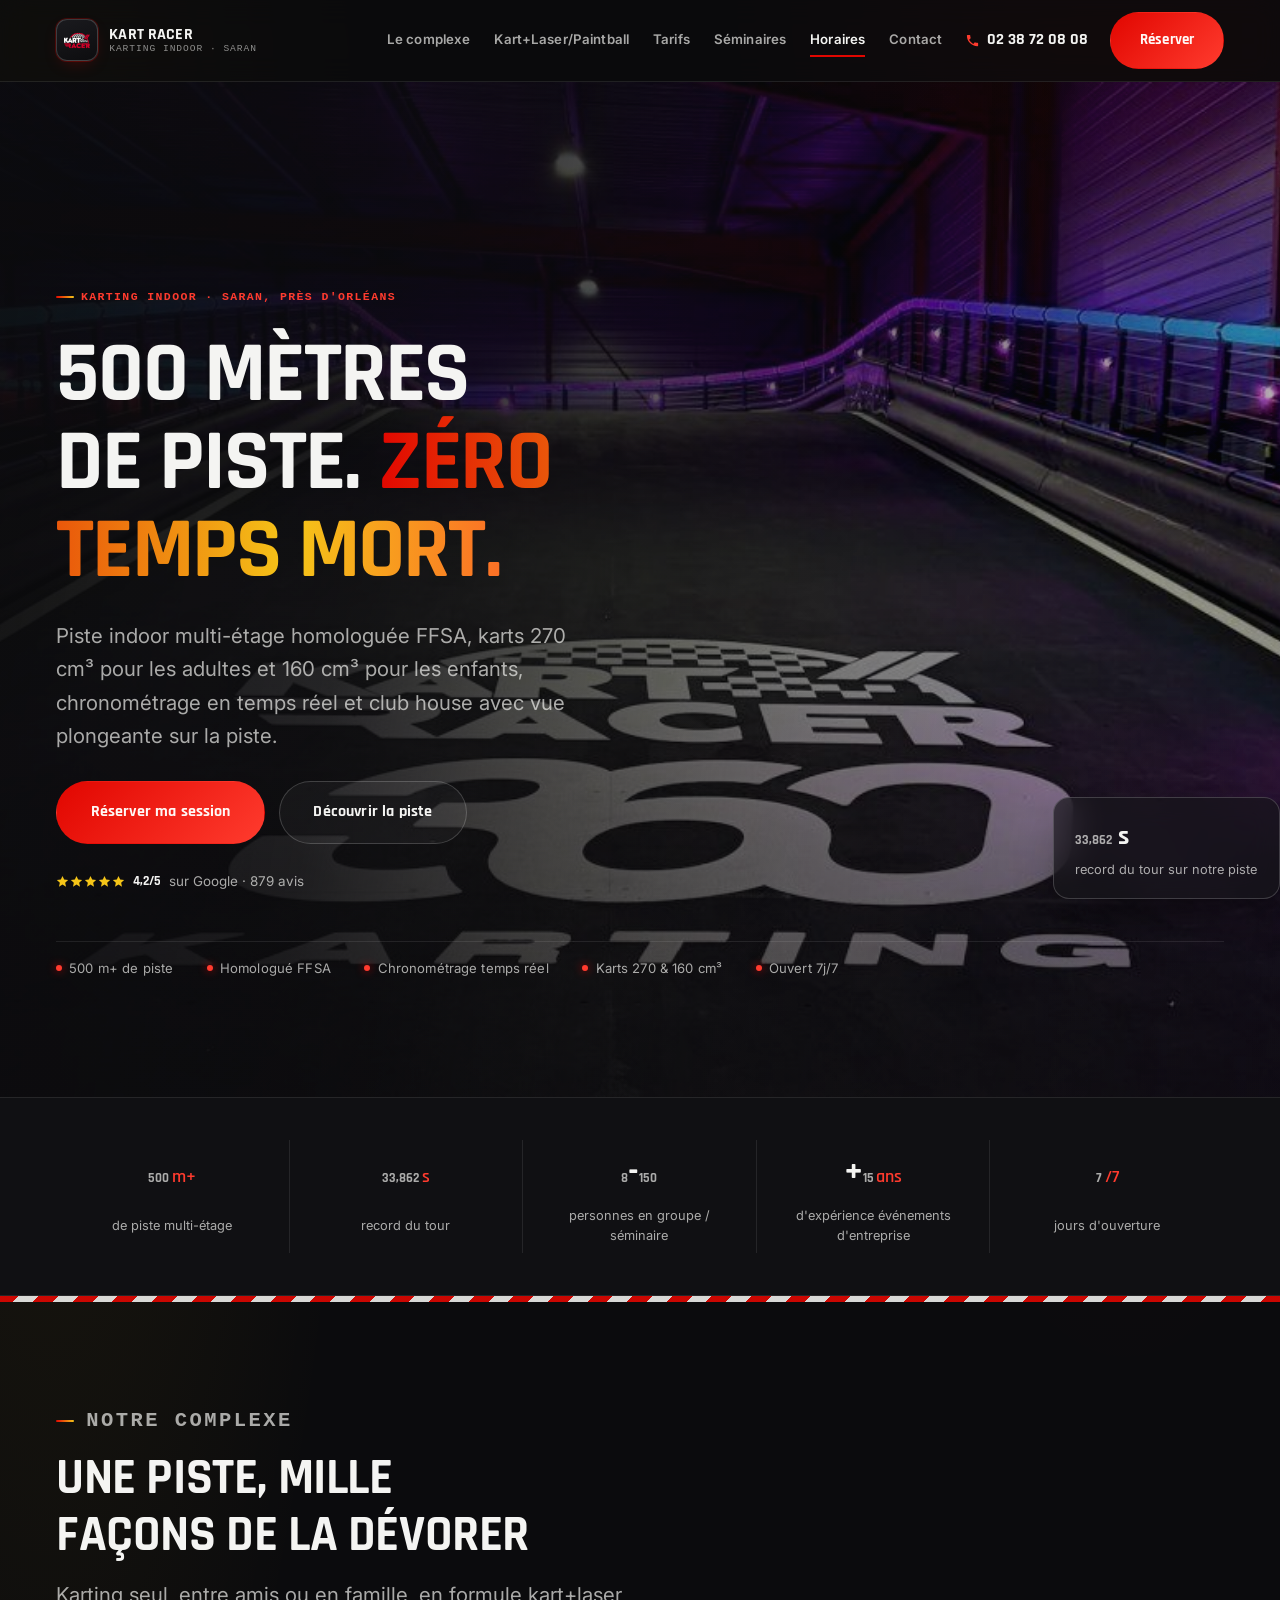
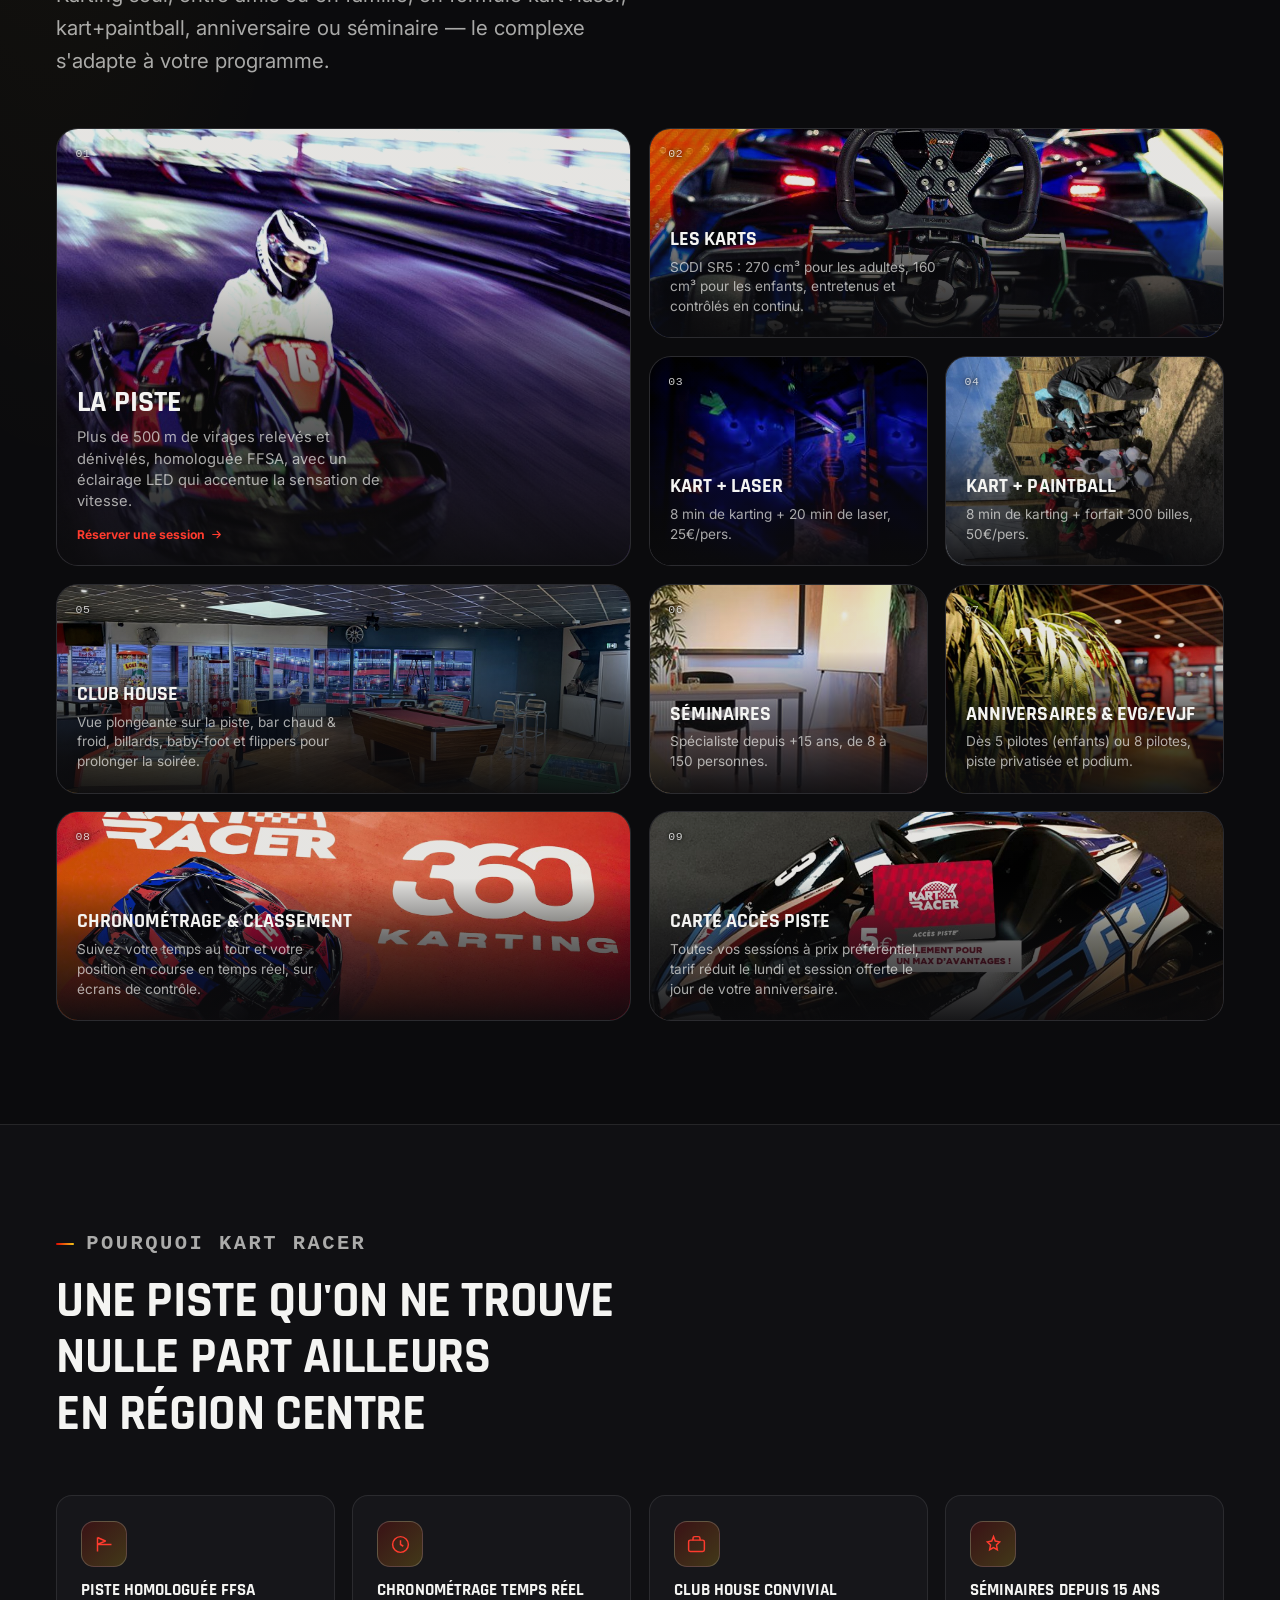
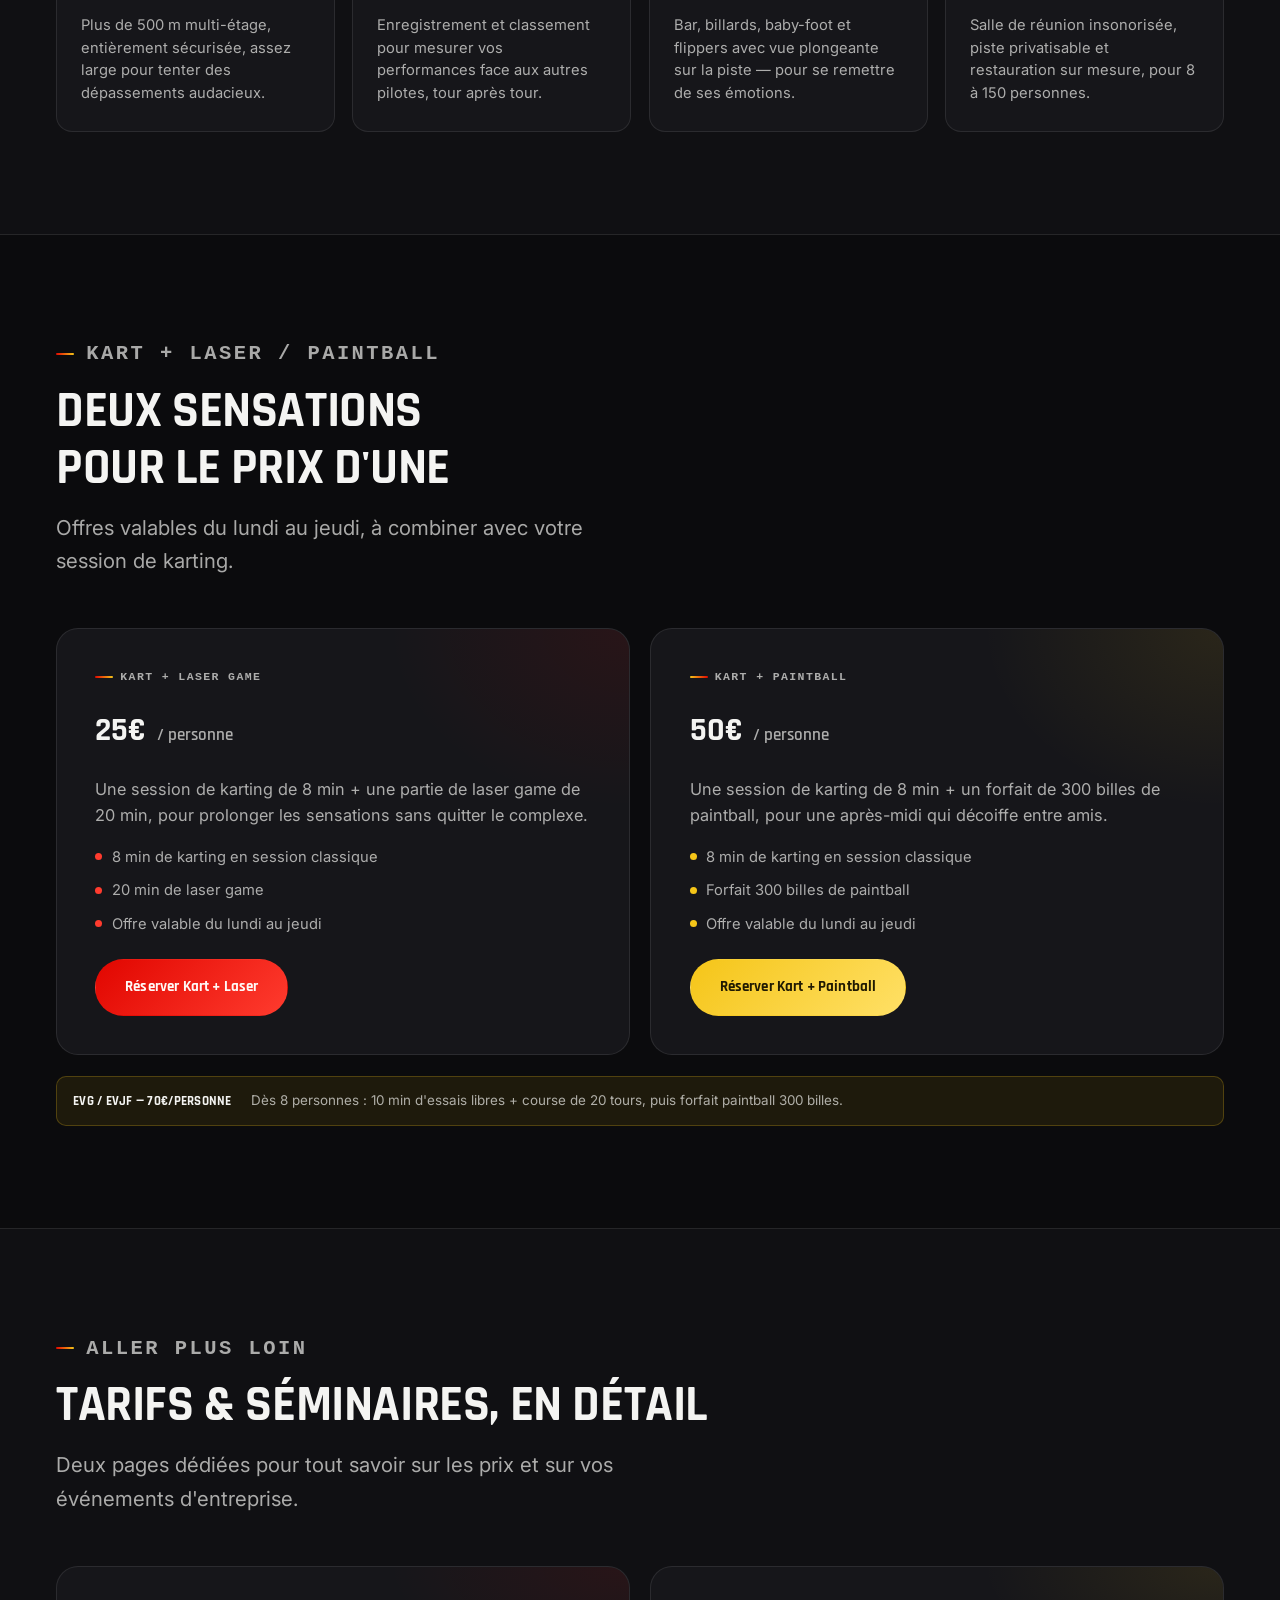
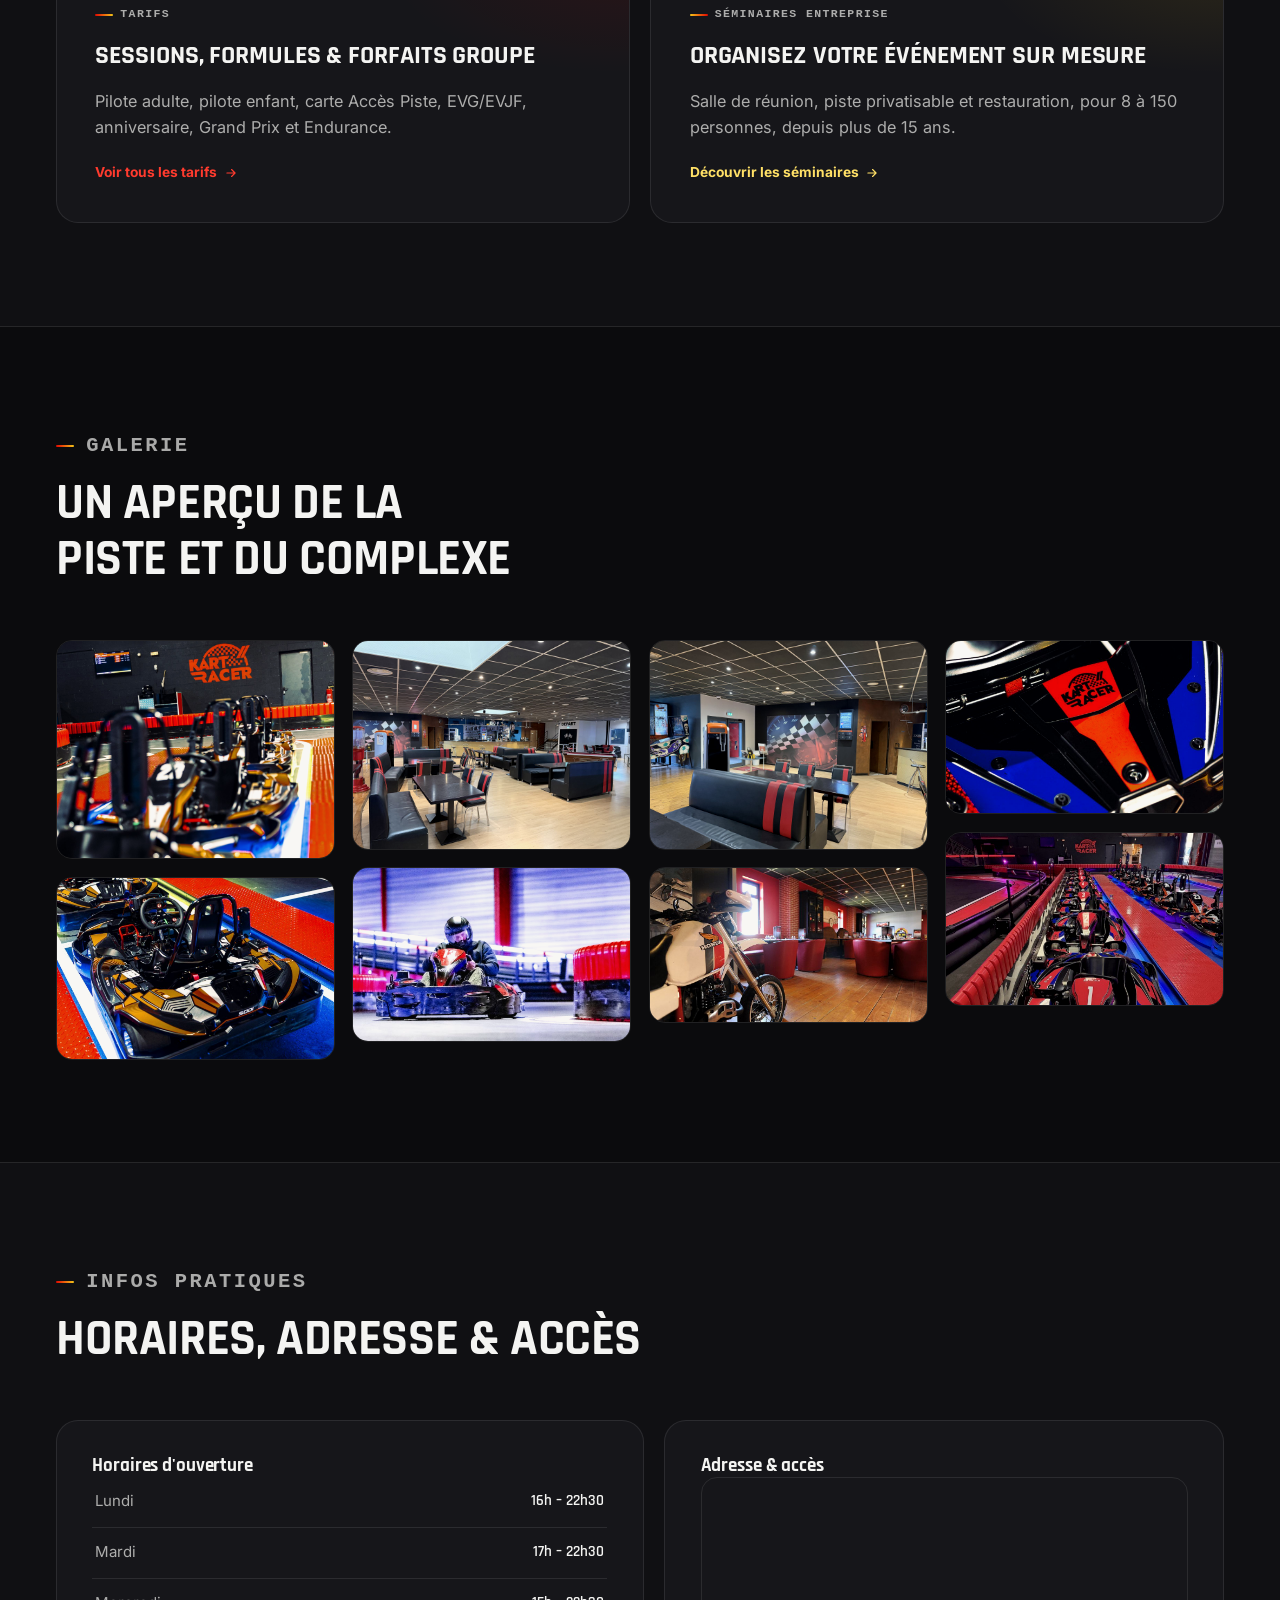
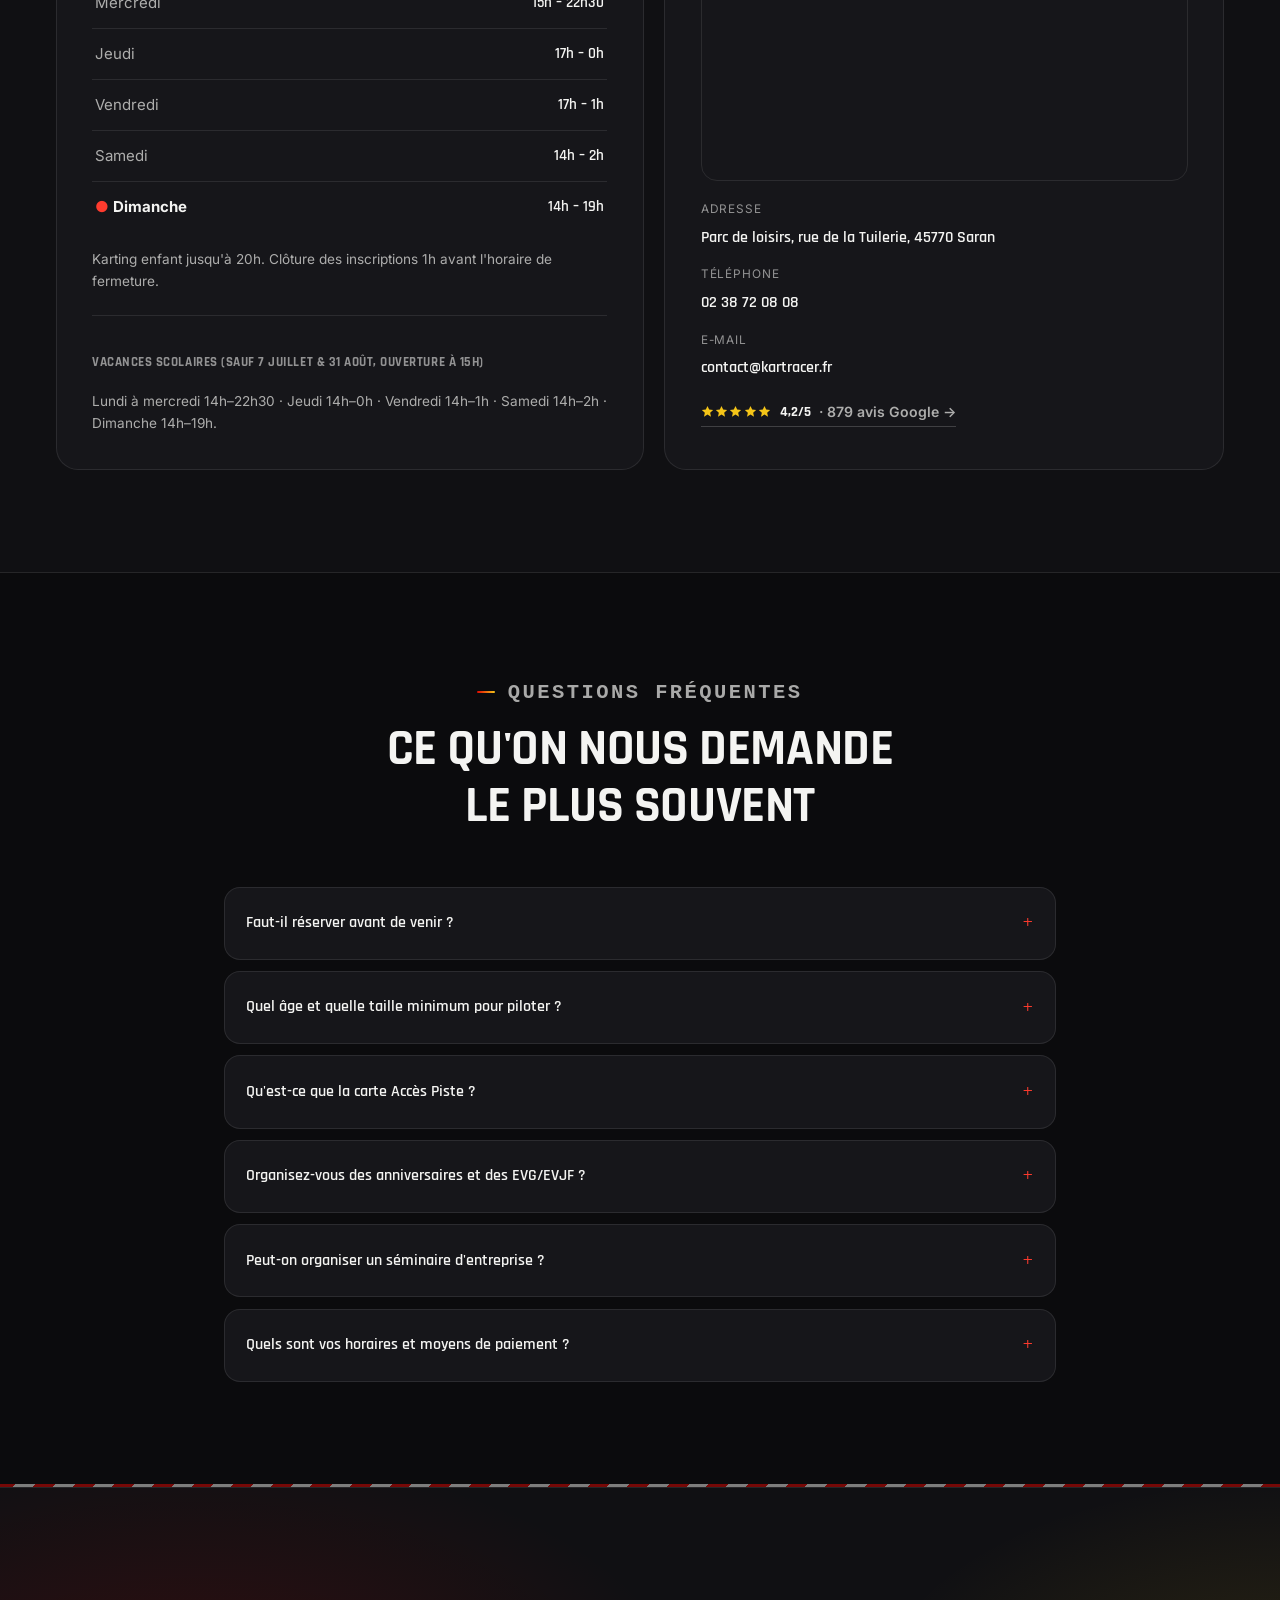
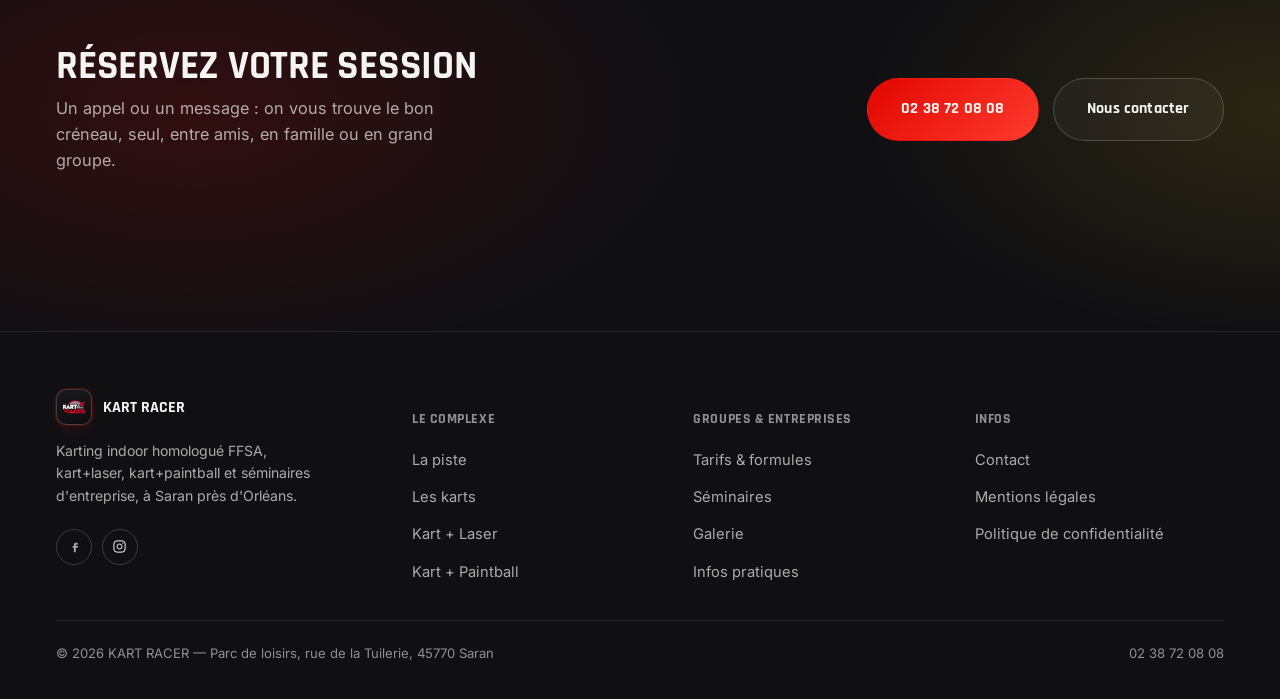
==== commit 5fb493ea: "Sépare Tarifs et Séminaires en pages dédiées, ajoute compteurs animés, scrollspy et étalonnage photo" ====
--- a/index.html
+++ b/index.html
@@ -35,6 +35,11 @@
     "https://www.facebook.com/pages/Kart-Racer-Saran/335581123008?ref=ts",
     "https://www.instagram.com/kart_racer_saran/"
   ],
+  "aggregateRating": {
+    "@type": "AggregateRating",
+    "ratingValue": "4.2",
+    "reviewCount": "879"
+  },
   "openingHoursSpecification": [
     { "@type": "OpeningHoursSpecification", "dayOfWeek": "Monday", "opens": "16:00", "closes": "22:30" },
     { "@type": "OpeningHoursSpecification", "dayOfWeek": "Tuesday", "opens": "17:00", "closes": "22:30" },
@@ -79,8 +84,8 @@
     <nav class="bar__nav" id="nav">
       <a href="#complexe">Le complexe</a>
       <a href="#formules">Kart+Laser/Paintball</a>
-      <a href="#tarifs">Tarifs</a>
-      <a href="#seminaires">Séminaires</a>
+      <a href="tarifs.html">Tarifs</a>
+      <a href="seminaires.html">Séminaires</a>
       <a href="#infos">Horaires</a>
       <a href="contact.html">Contact</a>
     </nav>
@@ -108,9 +113,19 @@
           <a class="btn btn--lg" href="tel:0238720808">Réserver ma session</a>
           <a class="btn btn--ghost btn--lg" href="#complexe">Découvrir la piste</a>
         </div>
+        <a class="hero__proof" href="https://www.google.com/maps/search/?api=1&query=Kart+Racer+Saran" target="_blank" rel="noopener">
+          <span class="stars" aria-hidden="true">
+            <svg viewBox="0 0 20 20"><path d="M10 1.5l2.6 5.6 6.1.6-4.6 4.2 1.3 6-5.4-3.1-5.4 3.1 1.3-6-4.6-4.2 6.1-.6z"/></svg>
+            <svg viewBox="0 0 20 20"><path d="M10 1.5l2.6 5.6 6.1.6-4.6 4.2 1.3 6-5.4-3.1-5.4 3.1 1.3-6-4.6-4.2 6.1-.6z"/></svg>
+            <svg viewBox="0 0 20 20"><path d="M10 1.5l2.6 5.6 6.1.6-4.6 4.2 1.3 6-5.4-3.1-5.4 3.1 1.3-6-4.6-4.2 6.1-.6z"/></svg>
+            <svg viewBox="0 0 20 20"><path d="M10 1.5l2.6 5.6 6.1.6-4.6 4.2 1.3 6-5.4-3.1-5.4 3.1 1.3-6-4.6-4.2 6.1-.6z"/></svg>
+            <svg viewBox="0 0 20 20"><path d="M10 1.5l2.6 5.6 6.1.6-4.6 4.2 1.3 6-5.4-3.1-5.4 3.1 1.3-6-4.6-4.2 6.1-.6z"/></svg>
+          </span>
+          <b>4,2/5</b> sur Google · 879 avis
+        </a>
       </div>
       <div class="hero__badge" aria-hidden="true">
-        <b>33,862 s</b>
+        <b><span class="num" data-count="33.862" data-decimals="3">33,862</span> s</b>
         <span>record du tour sur notre piste</span>
       </div>
     </div>
@@ -128,11 +143,11 @@
   <section class="stats" aria-label="Chiffres clés">
     <div class="wrap">
       <div class="stats__grid">
-        <div class="stat"><b>500<span class="u">m+</span></b><span>de piste multi-étage</span></div>
-        <div class="stat"><b>33,862<span class="u">s</span></b><span>record du tour</span></div>
-        <div class="stat"><b>8-150</b><span>personnes en groupe / séminaire</span></div>
-        <div class="stat"><b>+15<span class="u">ans</span></b><span>d'expérience événements d'entreprise</span></div>
-        <div class="stat"><b>7<span class="u">/7</span></b><span>jours d'ouverture</span></div>
+        <div class="stat"><b><span class="num" data-count="500">500</span><span class="u">m+</span></b><span>de piste multi-étage</span></div>
+        <div class="stat"><b><span class="num" data-count="33.862" data-decimals="3">33,862</span><span class="u">s</span></b><span>record du tour</span></div>
+        <div class="stat"><b><span class="num" data-count="8">8</span>-<span class="num" data-count="150">150</span></b><span>personnes en groupe / séminaire</span></div>
+        <div class="stat"><b>+<span class="num" data-count="15">15</span><span class="u">ans</span></b><span>d'expérience événements d'entreprise</span></div>
+        <div class="stat"><b><span class="num" data-count="7">7</span><span class="u">/7</span></b><span>jours d'ouverture</span></div>
       </div>
       <div class="stats__dots" aria-hidden="true"><span class="is-active"></span><span></span><span></span><span></span><span></span></div>
     </div>
@@ -189,7 +204,7 @@
             <p>Vue plongeante sur la piste, bar chaud &amp; froid, billards, baby-foot et flippers pour prolonger la soirée.</p>
           </div>
         </a>
-        <a class="bento__card" href="#seminaires">
+        <a class="bento__card" href="seminaires.html">
           <span class="bento__num">06</span>
           <img src="assets/img/seminaire-top.jpg" alt="Espace séminaire Kart Racer" loading="lazy" />
           <div class="bento__body">
@@ -197,7 +212,7 @@
             <p>Spécialiste depuis +15 ans, de 8 à 150 personnes.</p>
           </div>
         </a>
-        <a class="bento__card" href="#tarifs">
+        <a class="bento__card" href="tarifs.html">
           <span class="bento__num">07</span>
           <img src="assets/img/clubhouse-bar.jpg" alt="Ambiance conviviale au bar du club house Kart Racer" loading="lazy" />
           <div class="bento__body">
@@ -213,7 +228,7 @@
             <p>Suivez votre temps au tour et votre position en course en temps réel, sur écrans de contrôle.</p>
           </div>
         </a>
-        <a class="bento__card b-wide" href="#tarifs">
+        <a class="bento__card b-wide" href="tarifs.html">
           <span class="bento__num">09</span>
           <img src="assets/img/carte-acces.jpg" alt="Carte Accès Piste Kart Racer, tarifs préférentiels" loading="lazy" />
           <div class="bento__body">
@@ -298,101 +313,31 @@
     </div>
   </section>
 
-  <section id="tarifs" class="sec--alt">
+  <section id="explorer" class="sec--alt">
     <div class="wrap">
       <div class="head reveal">
-        <p class="label">Tarifs</p>
-        <h2>Une session, une formule, un forfait groupe</h2>
-        <p>La carte Accès Piste (active 24h après enregistrement) donne un tarif préférentiel sur toutes vos sessions.</p>
-      </div>
-      <div class="price-grid reveal">
-        <div class="price-card">
-          <h3>Pilote adulte</h3>
-          <ul class="price-list">
-            <li><span class="pl__label"><b>1 session (8 min)</b>15 ans et 1,55 m minimum</span><span class="pl__val">19€ <small>/ 20€ sans carte</small></span></li>
-            <li><span class="pl__label"><b>Formule Qualif</b>2 sessions de 8 min</span><span class="pl__val">35€ <small>/ 40€ sans carte</small></span></li>
-            <li><span class="pl__label"><b>Formule Pro Kart</b>3 sessions de 8 min</span><span class="pl__val">49€ <small>/ 60€ sans carte</small></span></li>
-            <li><span class="pl__label"><b>Marathon Kart</b>5 sessions, carte obligatoire</span><span class="pl__val">75€</span></li>
-            <li><span class="pl__label"><b>Tarif réduit lundi</b>avec carte Accès Piste</span><span class="pl__val">15€ <small>/ 8 min</small></span></li>
-          </ul>
-          <p class="price-note">Titulaires de la carte Accès Piste : une session de 8 min offerte le jour de votre anniversaire, sur présentation d'un justificatif.</p>
-        </div>
-        <div class="price-card">
-          <h3>Pilote enfant</h3>
-          <ul class="price-list">
-            <li><span class="pl__label"><b>1 session (8 min)</b>7-14 ans et 1,30 m minimum</span><span class="pl__val">17€ <small>/ 18€ sans carte</small></span></li>
-            <li><span class="pl__label"><b>Tarif réduit lundi</b>avec carte Accès Piste</span><span class="pl__val">15€ <small>/ 8 min</small></span></li>
-          </ul>
-          <p class="price-note">Sessions enfant jusqu'à 20h. Avec la carte Accès Piste : une session offerte une semaine avant ou après l'anniversaire, sur justificatif.</p>
-        </div>
-      </div>
-      <div class="head head--sub reveal">
-        <p class="label label--amber">Formules groupe sur réservation</p>
-        <h2>Piste privatisée + remise de médailles sur le podium</h2>
-      </div>
-      <div class="packs reveal">
-        <div class="pack">
-          <h4>Enterrement de vie de garçon/fille</h4>
-          <div class="pack__price">45€ <span>/ pilote</span></div>
-          <p>Dès 8 pilotes — 10 min d'essais qualificatifs + course sur 20 tours.</p>
-        </div>
-        <div class="pack">
-          <h4>Grand Prix anniversaire enfant</h4>
-          <div class="pack__price">35€ <span>/ pilote</span></div>
-          <p>Dès 5 pilotes — 10 min d'essais qualificatifs + course sur 15 tours.</p>
-        </div>
-        <div class="pack">
-          <h4>Formule Grand Prix</h4>
-          <div class="pack__price">60€ <span>/ pilote</span></div>
-          <p>Dès 8 pilotes — 10 min d'essais libres + 10 tours de qualification + course sur 20 tours.</p>
-        </div>
-        <div class="pack">
-          <h4>Formule Endurance</h4>
-          <div class="pack__price">62€ <span>/ pilote</span></div>
-          <p>Dès 12 pilotes — 10 min d'essais qualificatifs + 40 min de course en équipe.</p>
-        </div>
-      </div>
-      <p class="pay-methods reveal">Moyens de paiement acceptés : espèces, chèques vacances, carte bancaire.</p>
-    </div>
-  </section>
-
-  <section id="seminaires">
-    <div class="wrap">
-      <div class="head reveal">
-        <p class="label">Séminaires entreprises</p>
-        <h2>Spécialiste de vos événements d'entreprise depuis plus de 15 ans</h2>
-        <p>Nos équipements permettent d'accueillir et d'animer des groupes de 8 à 150 personnes.</p>
+        <p class="label">Aller plus loin</p>
+        <h2>Tarifs &amp; séminaires, en détail</h2>
+        <p>Deux pages dédiées pour tout savoir sur les prix et sur vos événements d'entreprise.</p>
       </div>
       <div class="formules reveal">
-        <div class="formule formule--a">
-          <p class="label">Réunion &amp; restauration</p>
-          <h3>Travaillez, puis passez à table</h3>
-          <p>Réunissez vos collaborateurs dans notre salle de réunion insonorisée d'une capacité de 50 personnes, équipée de vidéoprojecteur et paperboard.</p>
-          <ul class="formule__list">
-            <li>Salle de réunion insonorisée, jusqu'à 50 personnes</li>
-            <li>Vidéoprojecteur &amp; paperboard</li>
-            <li>Repas d'entreprise ou petit-déjeuner d'accueil au club house</li>
-          </ul>
-        </div>
-        <div class="formule formule--b">
-          <p class="label label--amber">Le kart sur mesure</p>
-          <h3>Détendez-vous après l'effort</h3>
-          <p>Nous nous adaptons à chacune de vos exigences en privatisant la piste et le complexe pour un séminaire inoubliable.</p>
-          <ul class="formule__list">
-            <li>Piste et complexe privatisables</li>
-            <li>Sessions de karting sur mesure</li>
-            <li>Classements et podium pour un vrai esprit d'équipe</li>
-          </ul>
-        </div>
-      </div>
-      <div class="formule__actions formule__actions--standalone reveal">
-        <a class="btn btn--lg" href="tel:0238720808">Construire mon séminaire</a>
-        <a class="btn btn--ghost btn--lg" href="contact.html">Demander un devis</a>
-      </div>
-    </div>
-  </section>
-
-  <section id="galerie" class="sec--alt">
+        <a class="formule formule--a" href="tarifs.html">
+          <p class="label">Tarifs</p>
+          <h3>Sessions, formules &amp; forfaits groupe</h3>
+          <p>Pilote adulte, pilote enfant, carte Accès Piste, EVG/EVJF, anniversaire, Grand Prix et Endurance.</p>
+          <span class="formule__more">Voir tous les tarifs <svg viewBox="0 0 24 24"><path d="M5 12h14M13 6l6 6-6 6" stroke="currentColor" stroke-width="2" fill="none" stroke-linecap="round" stroke-linejoin="round"/></svg></span>
+        </a>
+        <a class="formule formule--b" href="seminaires.html">
+          <p class="label label--amber">Séminaires entreprise</p>
+          <h3>Organisez votre événement sur mesure</h3>
+          <p>Salle de réunion, piste privatisable et restauration, pour 8 à 150 personnes, depuis plus de 15 ans.</p>
+          <span class="formule__more">Découvrir les séminaires <svg viewBox="0 0 24 24"><path d="M5 12h14M13 6l6 6-6 6" stroke="currentColor" stroke-width="2" fill="none" stroke-linecap="round" stroke-linejoin="round"/></svg></span>
+        </a>
+      </div>
+    </div>
+  </section>
+
+  <section id="galerie">
     <div class="wrap">
       <div class="head reveal">
         <p class="label">Galerie</p>
@@ -411,7 +356,7 @@
     </div>
   </section>
 
-  <section id="infos">
+  <section id="infos" class="sec--alt">
     <div class="wrap">
       <div class="head reveal">
         <p class="label">Infos pratiques</p>
@@ -447,13 +392,22 @@
             <div><span class="k">Téléphone</span><a class="v" href="tel:0238720808">02 38 72 08 08</a></div>
             <div><span class="k">E-mail</span><a class="v" href="mailto:contact@kartracer.fr">contact@kartracer.fr</a></div>
           </div>
-          <a class="avis-link" href="https://www.google.com/maps/search/?api=1&query=Kart+Racer+Saran" target="_blank" rel="noopener">Voir nos avis Google →</a>
-        </div>
-      </div>
-    </div>
-  </section>
-
-  <section id="faq" class="sec--alt">
+          <a class="avis-link" href="https://www.google.com/maps/search/?api=1&query=Kart+Racer+Saran" target="_blank" rel="noopener">
+            <span class="avis-link__stars" aria-hidden="true">
+              <svg viewBox="0 0 20 20"><path d="M10 1.5l2.6 5.6 6.1.6-4.6 4.2 1.3 6-5.4-3.1-5.4 3.1 1.3-6-4.6-4.2 6.1-.6z"/></svg>
+              <svg viewBox="0 0 20 20"><path d="M10 1.5l2.6 5.6 6.1.6-4.6 4.2 1.3 6-5.4-3.1-5.4 3.1 1.3-6-4.6-4.2 6.1-.6z"/></svg>
+              <svg viewBox="0 0 20 20"><path d="M10 1.5l2.6 5.6 6.1.6-4.6 4.2 1.3 6-5.4-3.1-5.4 3.1 1.3-6-4.6-4.2 6.1-.6z"/></svg>
+              <svg viewBox="0 0 20 20"><path d="M10 1.5l2.6 5.6 6.1.6-4.6 4.2 1.3 6-5.4-3.1-5.4 3.1 1.3-6-4.6-4.2 6.1-.6z"/></svg>
+              <svg viewBox="0 0 20 20"><path d="M10 1.5l2.6 5.6 6.1.6-4.6 4.2 1.3 6-5.4-3.1-5.4 3.1 1.3-6-4.6-4.2 6.1-.6z"/></svg>
+            </span>
+            <span class="avis-link__score">4,2/5</span> · 879 avis Google →
+          </a>
+        </div>
+      </div>
+    </div>
+  </section>
+
+  <section id="faq">
     <div class="wrap">
       <div class="head head--center reveal">
         <p class="label">Questions fréquentes</p>
@@ -531,8 +485,8 @@
       <div class="foot__col">
         <h4>Groupes &amp; entreprises</h4>
         <ul>
-          <li><a href="#tarifs">Tarifs &amp; formules</a></li>
-          <li><a href="#seminaires">Séminaires</a></li>
+          <li><a href="tarifs.html">Tarifs &amp; formules</a></li>
+          <li><a href="seminaires.html">Séminaires</a></li>
           <li><a href="#galerie">Galerie</a></li>
           <li><a href="#infos">Infos pratiques</a></li>
         </ul>
--- a/assets/style.css
+++ b/assets/style.css
@@ -39,6 +39,10 @@
   --radius-lg: 22px;
   --radius-md: 16px;
   --radius-sm: 10px;
+
+  /* shared colour grade applied to every real photo (hero, bento, gallery) so mismatched
+     source photos read as one cohesive, art-directed set instead of raw stock images */
+  --photo-grade: grayscale(14%) saturate(1.12) contrast(1.07) brightness(0.96) sepia(4%);
 
   color-scheme: dark;
 }
@@ -143,6 +147,8 @@
 .bar__nav { display: flex; gap: 1.5rem; transition: gap .5s cubic-bezier(.22,.61,.36,1); }
 .bar__nav a { font-size: 0.83rem; font-weight: 600; letter-spacing: 0.01em; text-decoration: none; color: var(--ink-mid); padding-block: 0.3rem; border-bottom: 2px solid transparent; transition: color .18s, border-color .18s, font-size .5s; }
 .bar__nav a:hover { color: var(--ink); border-color: var(--red); }
+/* scrollspy — the section currently in view (or the page you're actually on) lights up like a hover, but persistent */
+.bar__nav a.is-active, .bar__nav a[aria-current="page"] { color: var(--ink); border-color: var(--red); }
 
 .bar__tel { font-family: var(--ff-display); font-weight: 700; font-size: 1rem; text-decoration: none; color: var(--ink); white-space: nowrap; display: inline-flex; align-items: center; gap: 0.45em; }
 .bar__tel svg { width: 15px; height: 15px; fill: var(--red-2); }
@@ -177,7 +183,7 @@
 /* ================= hero ================= */
 .hero { position: relative; overflow: hidden; }
 .hero__media { position: absolute; inset: 0; }
-.hero__media img { position: absolute; inset: 0; width: 100%; height: 100%; object-fit: cover; object-position: 50% 42%; }
+.hero__media img { position: absolute; inset: 0; width: 100%; height: 100%; object-fit: cover; object-position: 50% 42%; filter: var(--photo-grade); }
 .hero__media::after {
   content: ""; position: absolute; inset: 0;
   background:
@@ -205,6 +211,13 @@
 }
 .hero__sub { color: var(--ink-mid); font-size: var(--fs-lead); max-width: 42ch; }
 .hero__actions { display: flex; flex-wrap: wrap; gap: 0.85rem; margin-top: 0.3rem; }
+
+/* real, verified Google rating shown as a lightweight trust line under the hero CTAs */
+.hero__proof { display: inline-flex; align-items: center; gap: 0.6em; font-size: 0.84rem; color: var(--ink-mid); text-decoration: none; margin-top: 0.2rem; }
+.hero__proof:hover { color: var(--ink); }
+.hero__proof .stars { display: inline-flex; gap: 0.08em; color: var(--amber); flex: 0 0 auto; }
+.hero__proof .stars svg { width: 13px; height: 13px; fill: currentColor; }
+.hero__proof b { font-family: var(--ff-display); font-weight: 700; color: var(--ink); }
 
 .hero__badge {
   position: absolute; z-index: 1; right: 0; bottom: clamp(1.4rem, 4vw, 2.6rem);
@@ -276,7 +289,7 @@
 }
 .bento__card:hover { transform: translateY(-5px); border-color: var(--line-strong); box-shadow: 0 26px 56px -24px rgba(225,6,0,0.42); }
 .bento__card.is-amber:hover { box-shadow: 0 26px 56px -24px rgba(245,197,24,0.4); }
-.bento__card img { position: absolute; inset: 0; width: 100%; height: 100%; object-fit: cover; transition: transform .7s cubic-bezier(.2,.7,.2,1); }
+.bento__card img { position: absolute; inset: 0; width: 100%; height: 100%; object-fit: cover; filter: var(--photo-grade); transition: transform .7s cubic-bezier(.2,.7,.2,1); }
 .bento__card:hover img { transform: scale(1.07); }
 .bento__card::before { content: ""; position: absolute; inset: 0; z-index: 1; background: linear-gradient(0deg, rgba(11,11,13,0.95) 0%, rgba(11,11,13,0.58) 40%, rgba(11,11,13,0.08) 68%); }
 .bento__num { position: absolute; top: 1rem; left: 1.15rem; z-index: 2; font-family: var(--ff-mono); font-size: 0.72rem; font-variant-numeric: tabular-nums; color: rgba(255,255,255,0.78); letter-spacing: 0.05em; text-shadow: 0 1px 8px rgba(0,0,0,0.85), 0 0 3px rgba(0,0,0,0.6); }
@@ -347,6 +360,15 @@
 .formule__actions--standalone { margin-top: 1.3rem; }
 @media (max-width: 860px) { .formules { grid-template-columns: 1fr; } }
 
+/* whole-card link variant — used for the "Tarifs" / "Séminaires" teaser cards that hand off
+   to their own dedicated pages instead of holding the full content inline */
+a.formule { text-decoration: none; cursor: pointer; transition: transform .25s cubic-bezier(.2,.7,.2,1), border-color .25s ease; }
+a.formule:hover { transform: translateY(-4px); border-color: var(--line-strong); }
+.formule__more { display: inline-flex; align-items: center; gap: 0.45em; font-size: 0.86rem; font-weight: 700; color: var(--red-2); margin-top: 0.2rem; }
+.formule--b .formule__more { color: var(--amber-2); }
+.formule__more svg { width: 14px; height: 14px; transition: transform .25s ease; }
+a.formule:hover .formule__more svg { transform: translateX(3px); }
+
 /* ================= tarifs ================= */
 .price-grid { display: grid; grid-template-columns: 1fr 1fr; gap: 1.3rem; margin-bottom: 1.4rem; }
 .price-card { background: var(--panel); border: 1px solid var(--line); border-radius: var(--radius-lg); padding: clamp(1.6rem, 3vw, 2.2rem); }
@@ -366,6 +388,7 @@
 .price-note { margin-top: 1rem; font-size: 0.84rem; line-height: 1.5; color: var(--ink-mid); background: rgba(245,197,24,0.08); border: 1px solid rgba(245,197,24,0.24); border-radius: var(--radius-sm); padding: 0.8rem 1rem; }
 /* EVG/EVJF callout banner below the two price cards — same note style, laid out as a tag + copy row */
 .price-note--evg { margin-top: 1.3rem; display: flex; flex-wrap: wrap; align-items: baseline; gap: 0.6rem 1.2rem; }
+.price-note--evg + .price-note--evg { margin-top: 0.7rem; }
 .price-note__tag { color: var(--ink); font-family: var(--ff-display); font-weight: 700; letter-spacing: 0.02em; white-space: nowrap; text-transform: uppercase; }
 @media (max-width: 900px) { .price-grid { grid-template-columns: 1fr; } }
 
@@ -393,7 +416,7 @@
 /* ================= gallery ================= */
 .gallery { columns: 4 230px; column-gap: 1.1rem; }
 .gallery figure { margin: 0 0 1.1rem; break-inside: avoid; border-radius: var(--radius-md); overflow: hidden; border: 1px solid var(--line); position: relative; }
-.gallery img { width: 100%; display: block; transition: transform .5s ease; }
+.gallery img { width: 100%; display: block; filter: var(--photo-grade); transition: transform .5s ease; }
 .gallery figure:hover img { transform: scale(1.04); }
 .gallery figcaption { position: absolute; left: 0; right: 0; bottom: 0; padding: 0.7rem 0.9rem 0.8rem; font-size: 0.76rem; color: var(--ink-mid); background: linear-gradient(0deg, rgba(11,11,13,0.9), transparent); opacity: 0; transition: opacity .25s ease; }
 .gallery figure:hover figcaption { opacity: 1; }
@@ -426,8 +449,12 @@
 .addr-list .k { display: block; font-size: 0.74rem; text-transform: uppercase; letter-spacing: 0.08em; color: var(--ink-dim); margin-bottom: 0.2rem; }
 .addr-list .v { font-family: var(--ff-display); font-weight: 600; font-size: 1.02rem; text-decoration: none; color: var(--ink); }
 .addr-list a.v:hover { color: var(--red-2); }
-.avis-link { display: inline-flex; align-items: center; gap: 0.5em; margin-top: 1.2rem; font-size: 0.88rem; font-weight: 600; color: var(--ink-mid); text-decoration: none; border-bottom: 1px solid var(--line-strong); padding-bottom: 0.15rem; }
+.avis-link { display: inline-flex; align-items: center; gap: 0.6em; margin-top: 1.2rem; font-size: 0.88rem; font-weight: 600; color: var(--ink-mid); text-decoration: none; border-bottom: 1px solid var(--line-strong); padding-bottom: 0.15rem; }
 .avis-link:hover { color: var(--ink); border-color: var(--red-2); }
+/* real, verified Google rating — stars + score read first, review count and the link text follow */
+.avis-link__stars { display: inline-flex; gap: 0.1em; color: var(--amber); }
+.avis-link__stars svg { width: 13px; height: 13px; fill: currentColor; }
+.avis-link__score { font-family: var(--ff-display); font-weight: 700; color: var(--ink); }
 @media (max-width: 900px) { .infos-grid { grid-template-columns: 1fr; } }
 
 /* ================= faq ================= */
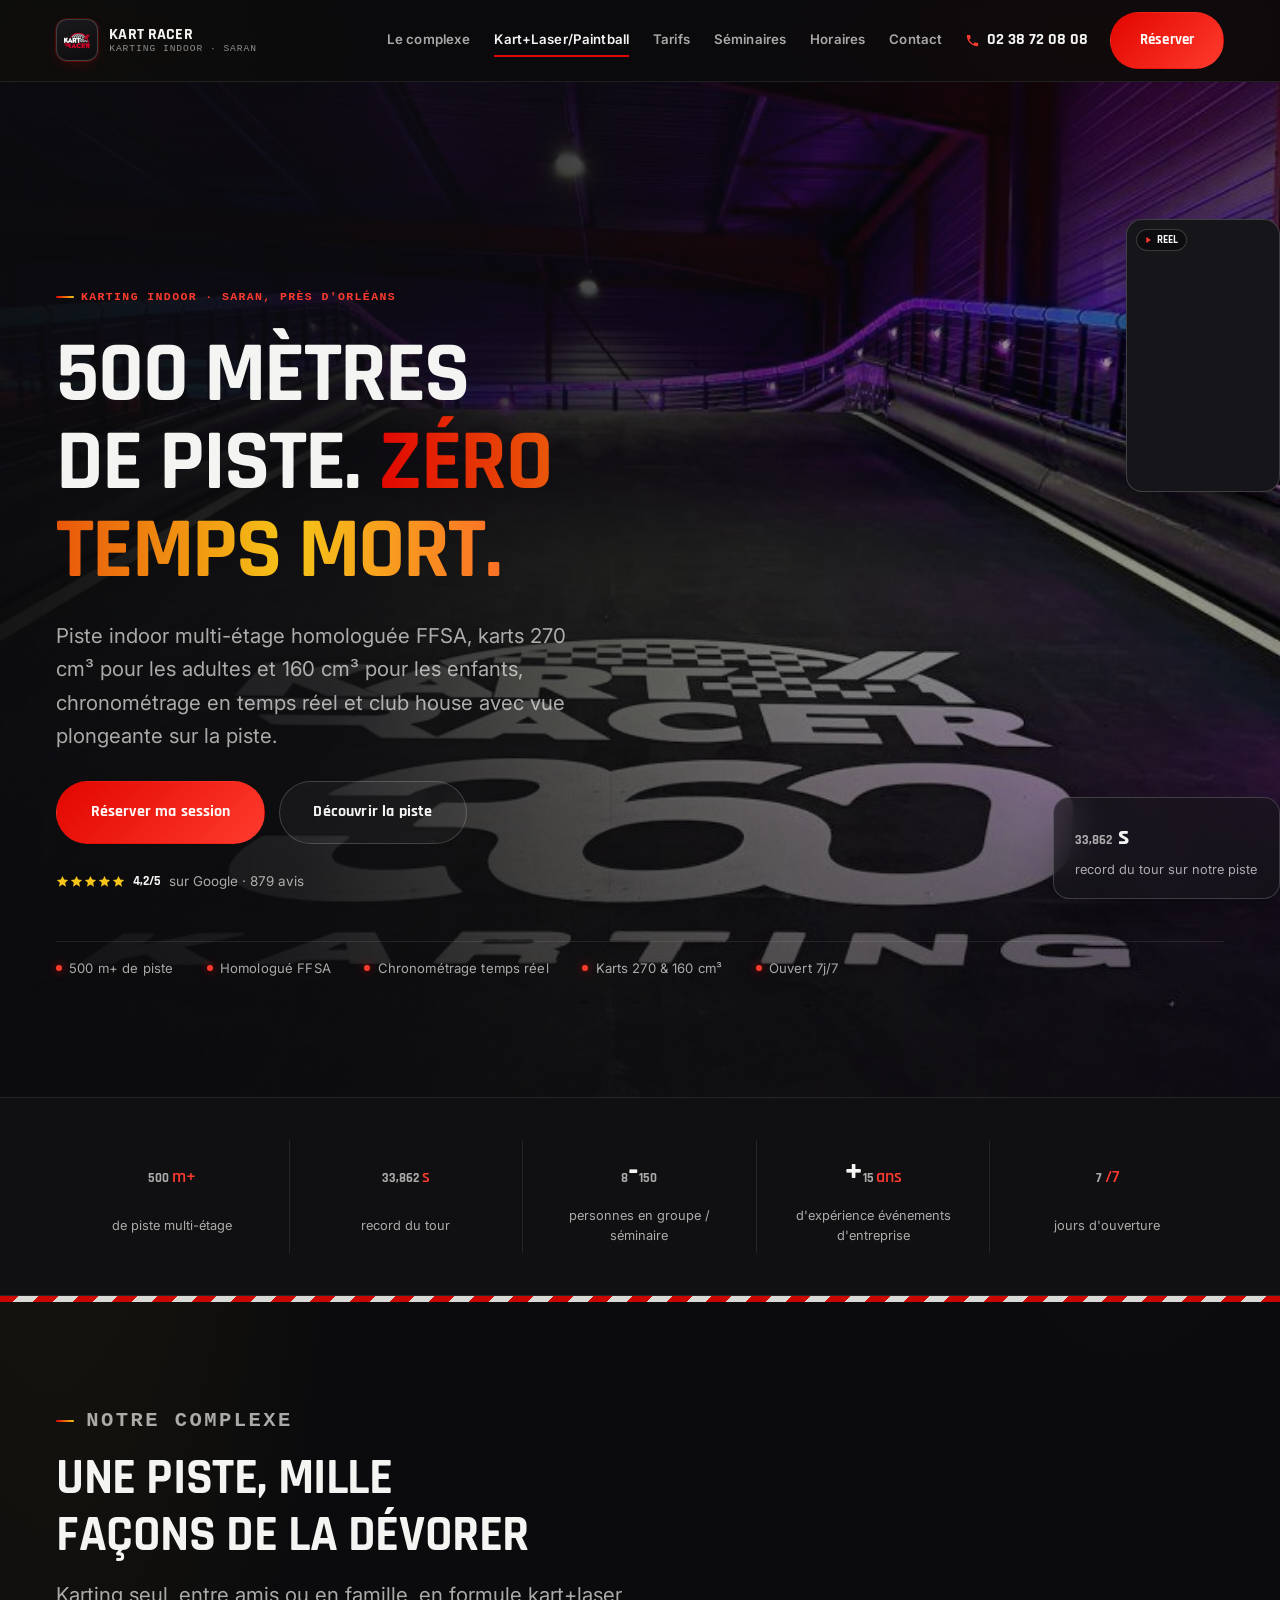
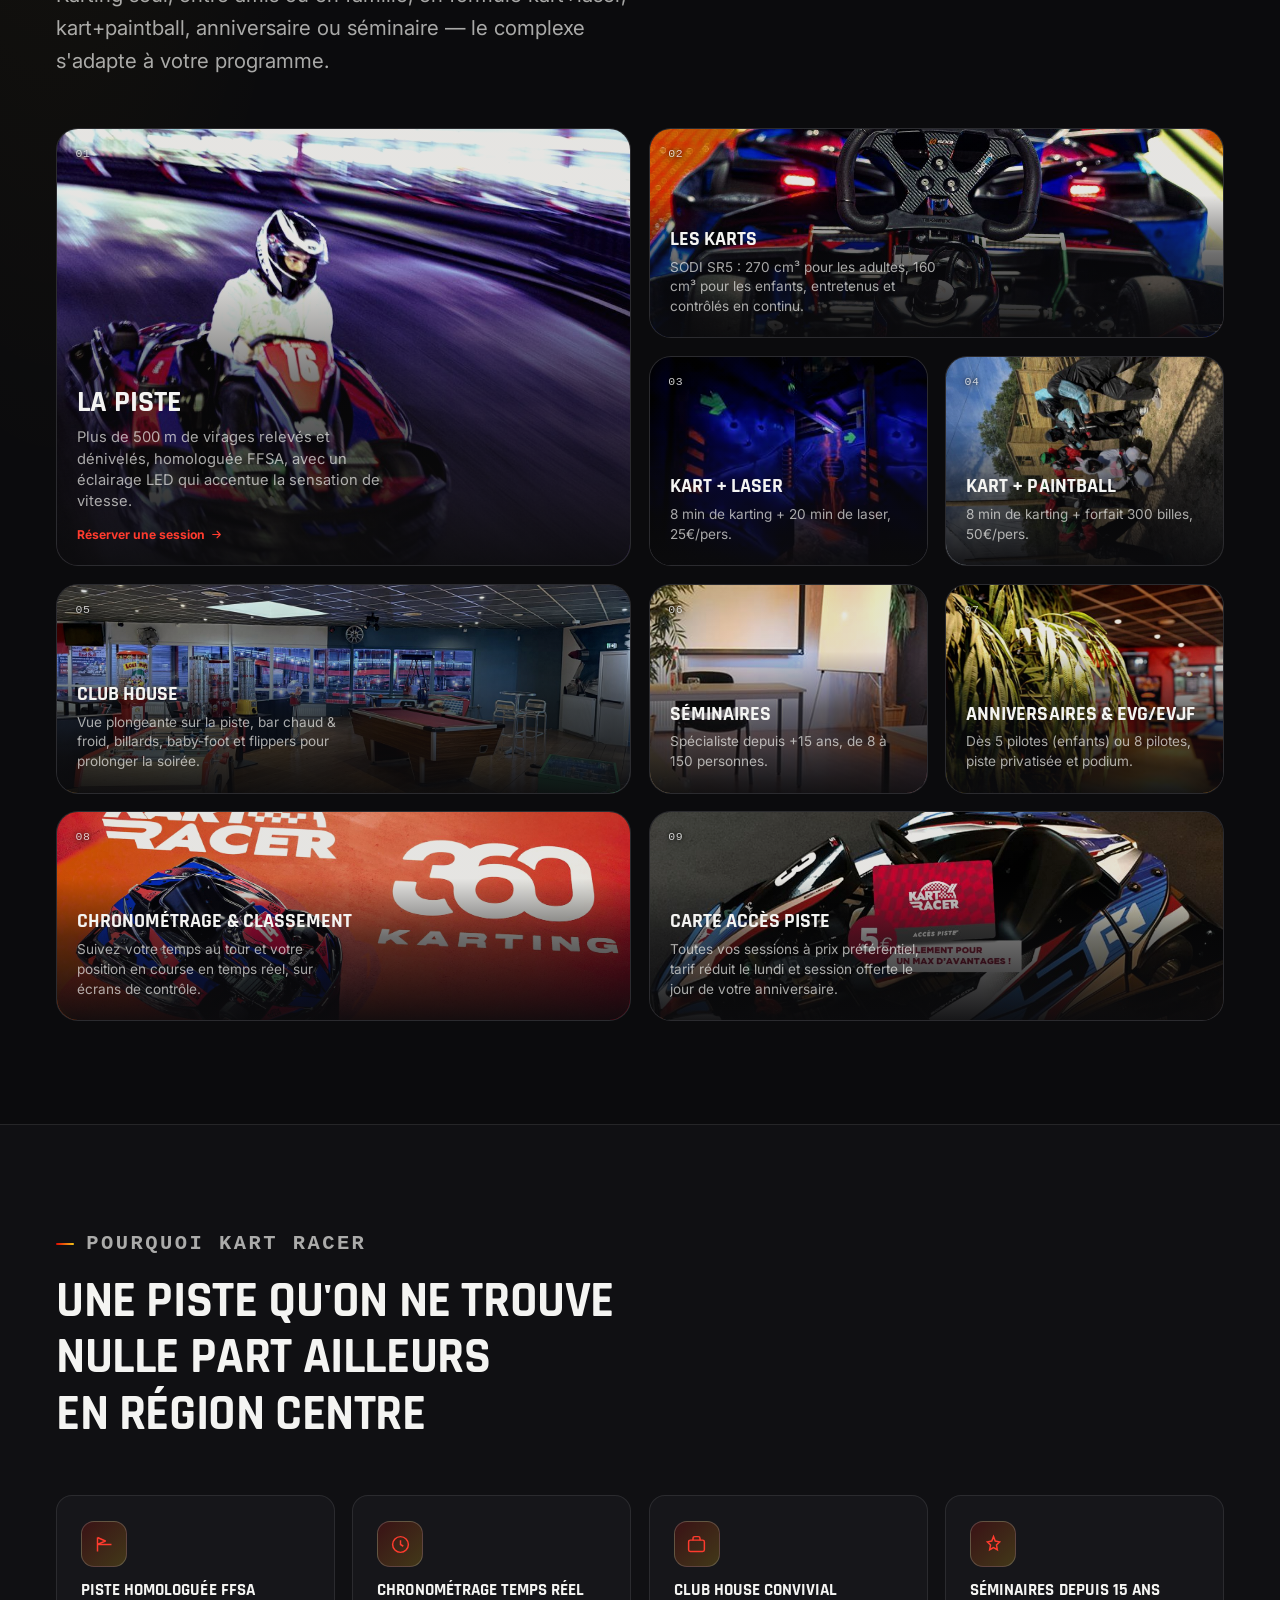
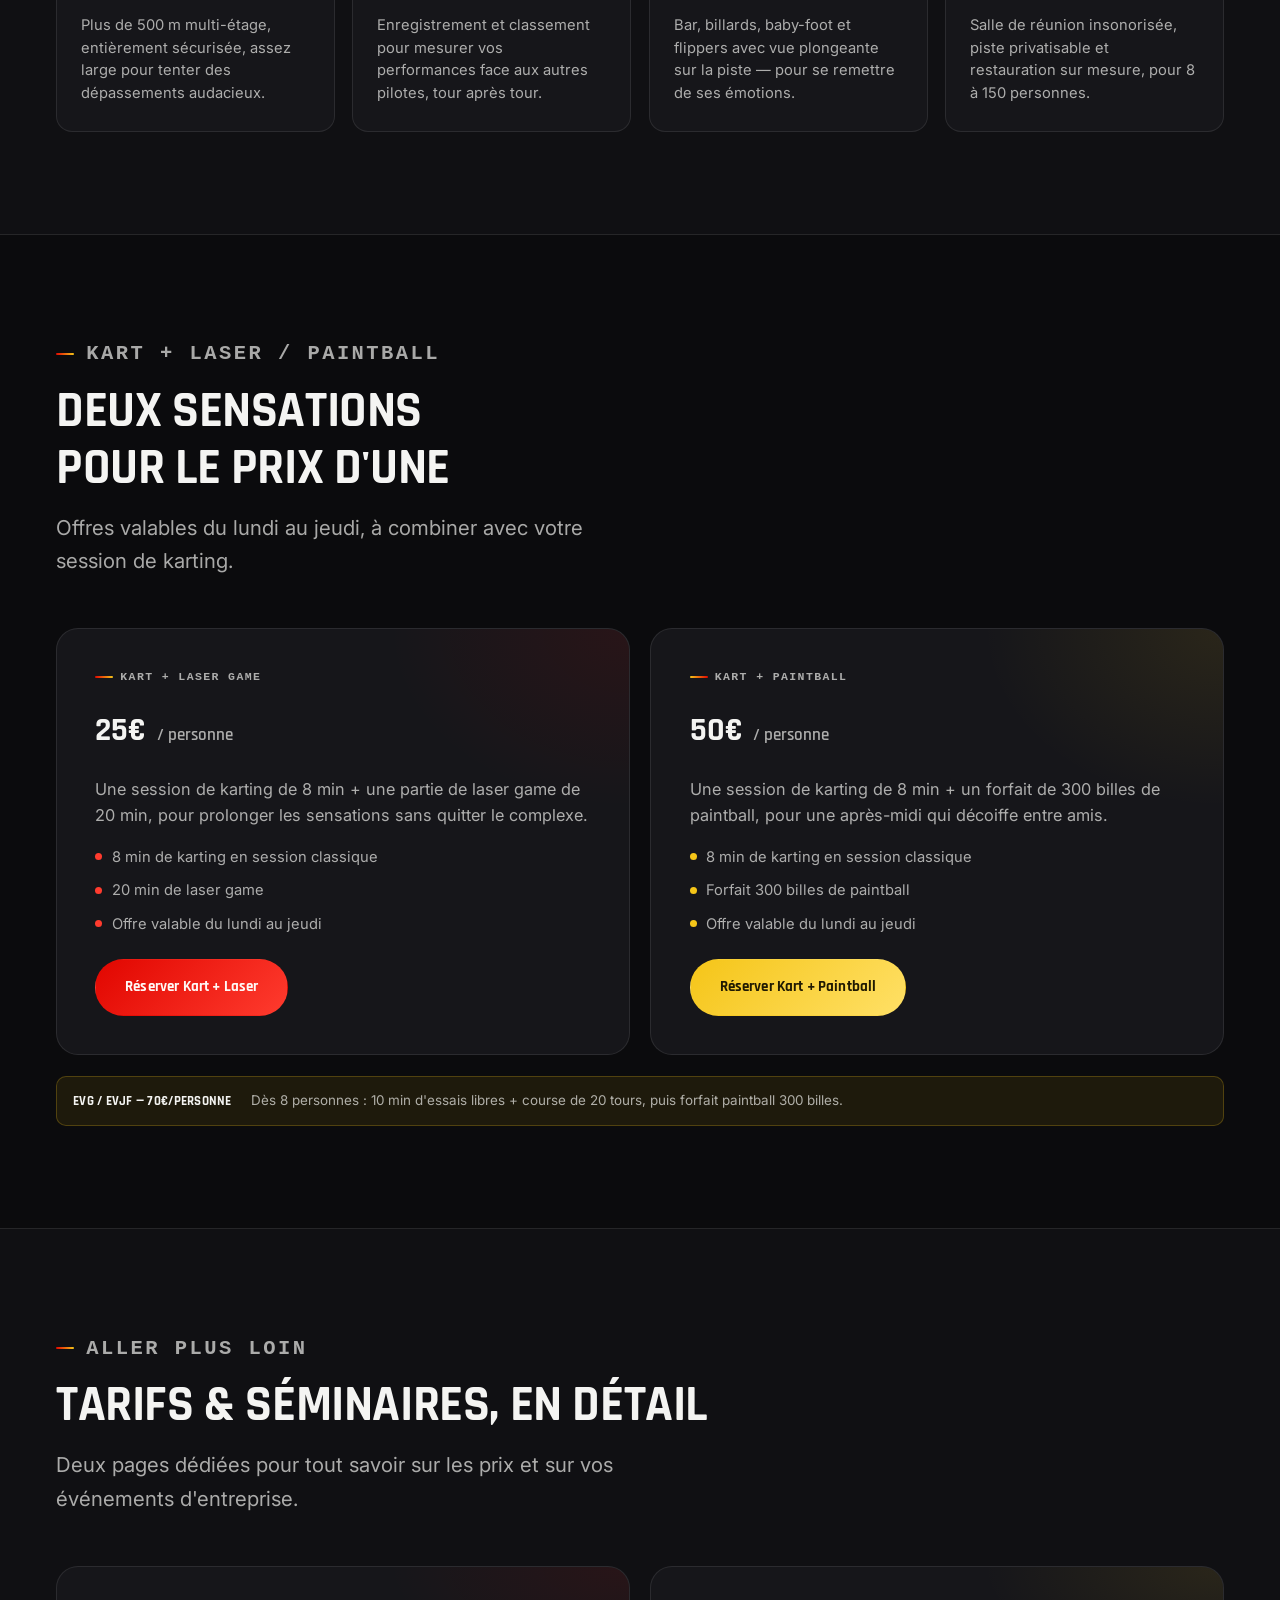
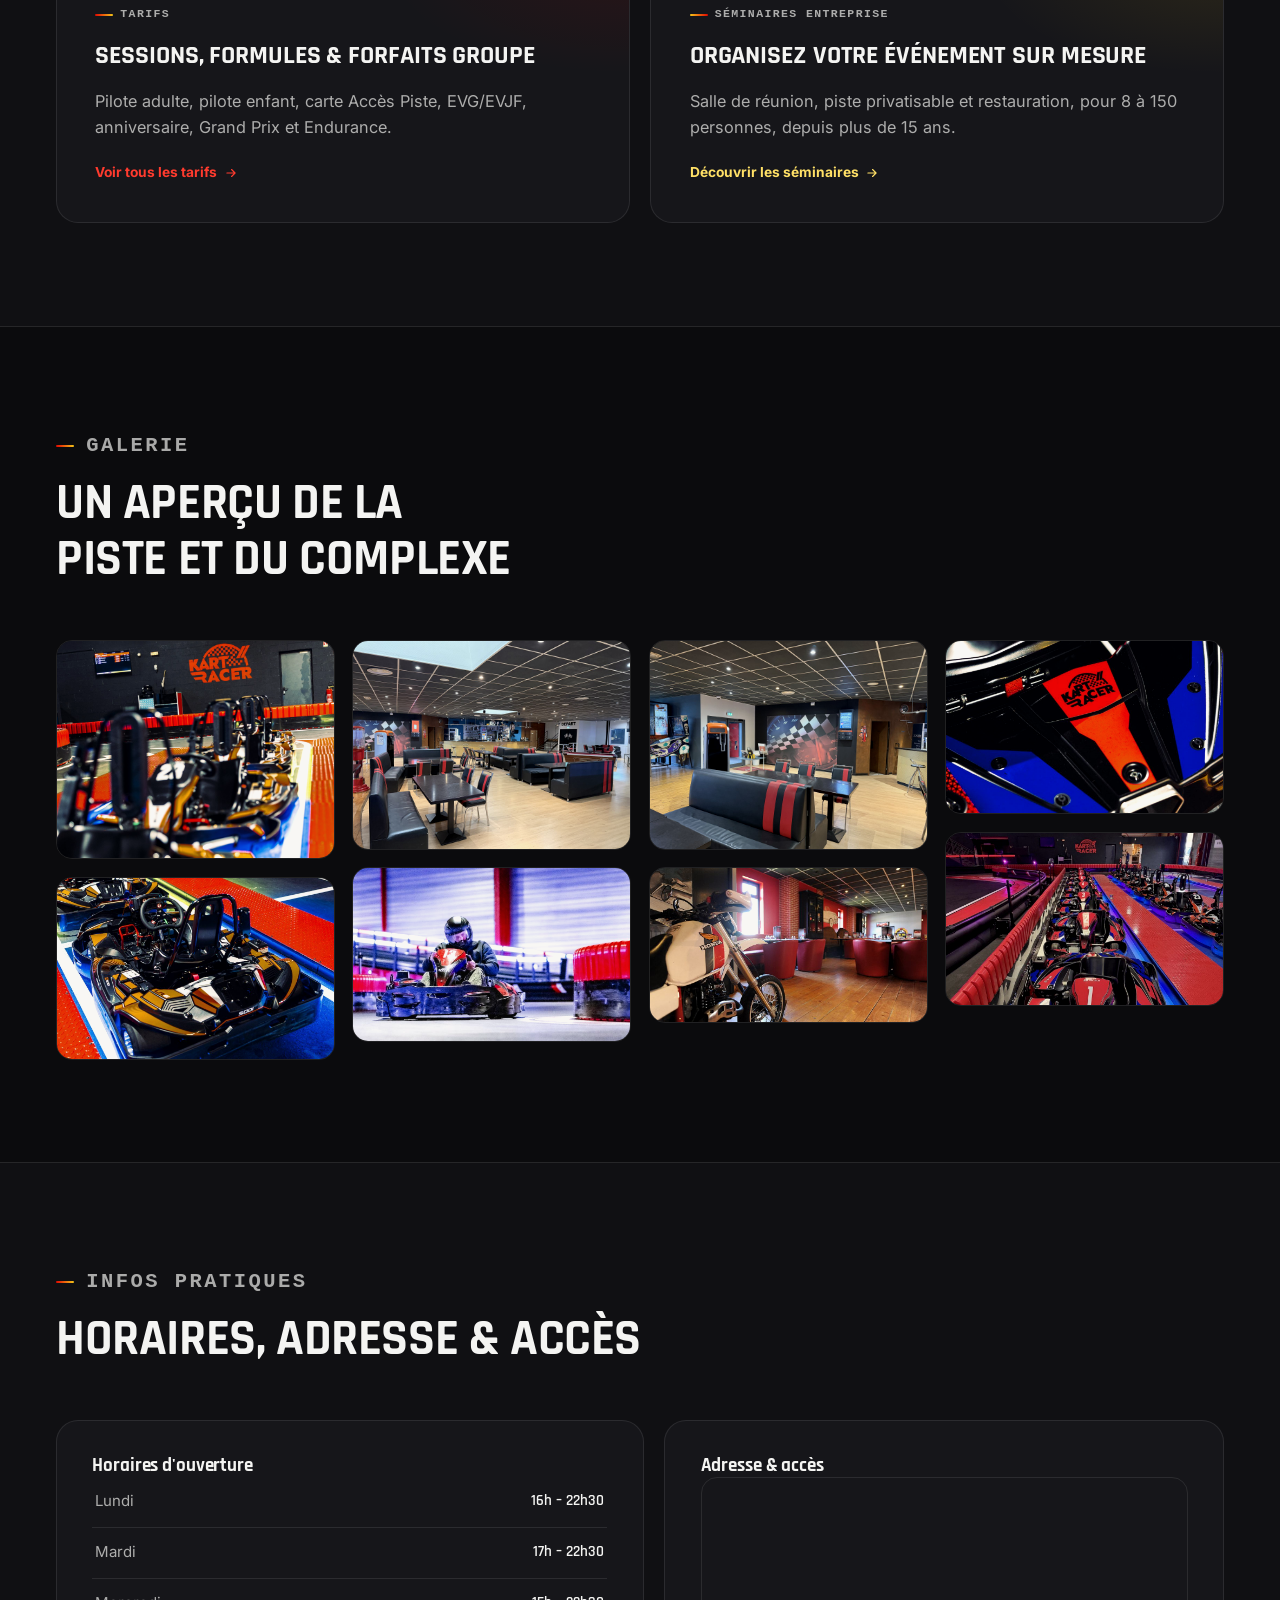
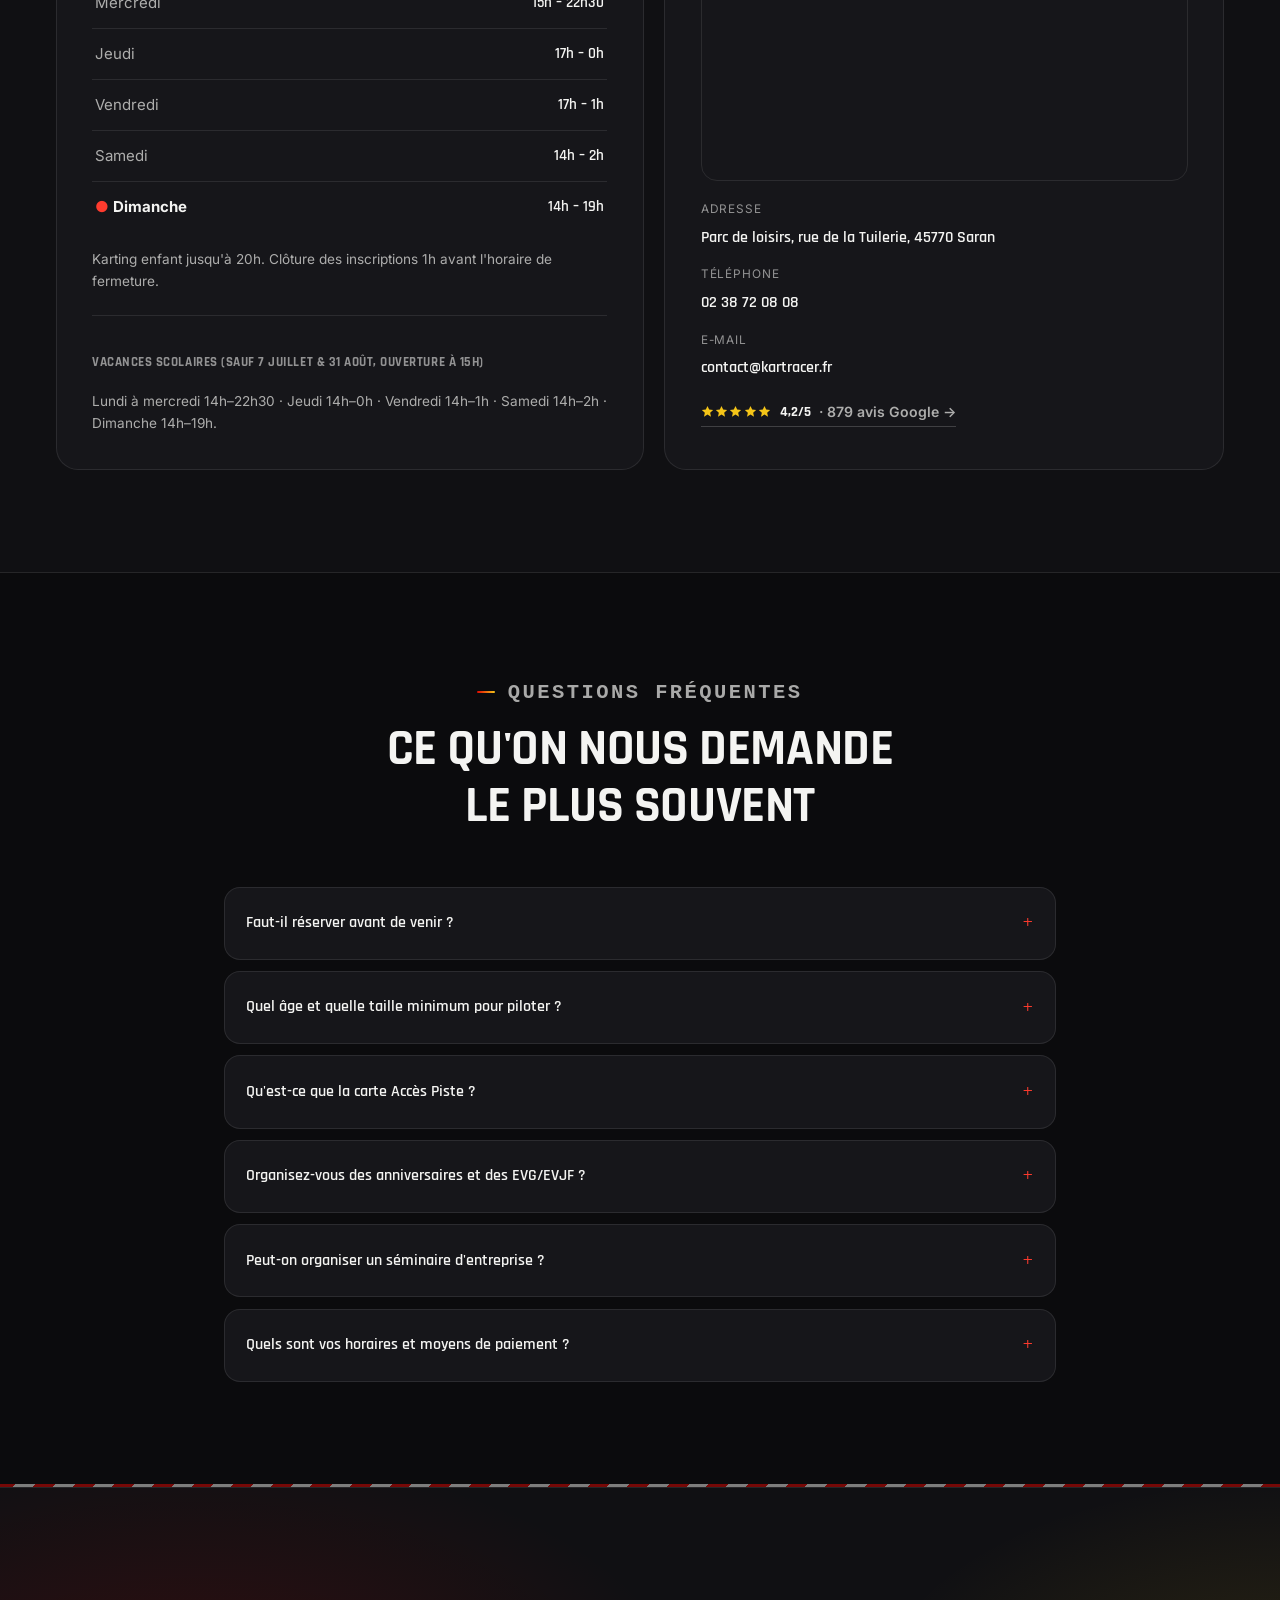
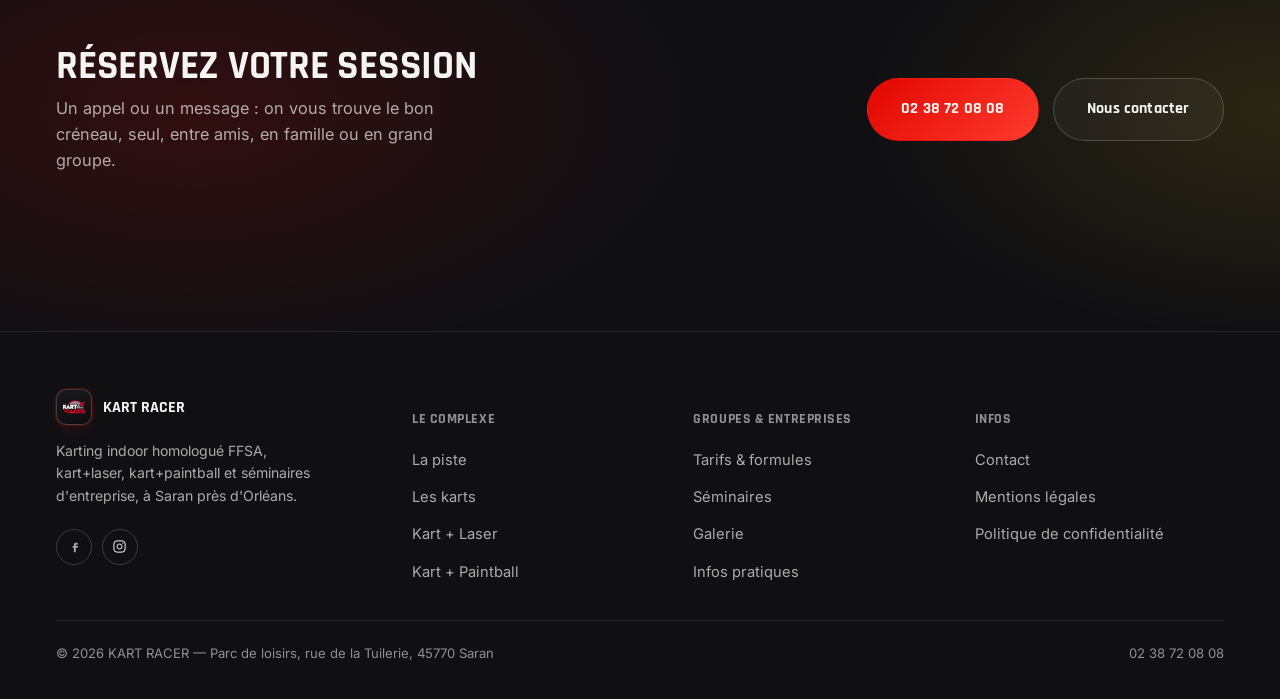
==== commit f8d79410: "Intègre le reel Facebook du client dans le hero Petite carte verticale flottante (9:16, autoplay mue" ====
--- a/index.html
+++ b/index.html
@@ -124,6 +124,10 @@
           <b>4,2/5</b> sur Google · 879 avis
         </a>
       </div>
+      <a class="hero__reel" href="https://www.facebook.com/reel/1767576667619584" target="_blank" rel="noopener" aria-label="Voir notre reel Facebook — journée team building sur la piste (vidéo, nouvel onglet)">
+        <video class="hero__reel-video" src="assets/video/hero-reel.mp4" muted loop playsinline preload="auto" aria-hidden="true"></video>
+        <span class="hero__reel-tag"><svg viewBox="0 0 24 24" aria-hidden="true"><path d="M8 5v14l11-7z"/></svg>Reel</span>
+      </a>
       <div class="hero__badge" aria-hidden="true">
         <b><span class="num" data-count="33.862" data-decimals="3">33,862</span> s</b>
         <span>record du tour sur notre piste</span>
@@ -237,6 +241,7 @@
           </div>
         </a>
       </div>
+      <div class="bento__dots" aria-hidden="true"><span class="is-active"></span><span></span><span></span><span></span><span></span><span></span><span></span><span></span><span></span></div>
     </div>
   </section>
 
@@ -268,6 +273,7 @@
           <p>Salle de réunion insonorisée, piste privatisable et restauration sur mesure, pour 8 à 150 personnes.</p>
         </div>
       </div>
+      <div class="why-grid__dots" aria-hidden="true"><span class="is-active"></span><span></span><span></span><span></span></div>
     </div>
   </section>
 
@@ -278,7 +284,7 @@
         <h2>Deux sensations pour le prix d'une</h2>
         <p>Offres valables du lundi au jeudi, à combiner avec votre session de karting.</p>
       </div>
-      <div class="formules reveal">
+      <div class="formules formules--slide reveal">
         <div class="formule formule--a">
           <p class="label">Kart + Laser Game</p>
           <div class="formule__price">25€ <span>/ personne</span></div>
@@ -306,6 +312,7 @@
           </div>
         </div>
       </div>
+      <div class="formules__dots" aria-hidden="true"><span class="is-active"></span><span></span></div>
       <div class="price-note price-note--evg reveal">
         <strong class="price-note__tag">EVG / EVJF — 70€/personne</strong>
         <span>Dès 8 personnes : 10 min d'essais libres + course de 20 tours, puis forfait paintball 300 billes.</span>
--- a/assets/style.css
+++ b/assets/style.css
@@ -231,6 +231,34 @@
 .hero__badge span { font-size: 0.8rem; color: var(--ink-mid); }
 @media (max-width: 900px) { .hero__badge { display: none; } }
 
+/* client's own Facebook reel (their footage, vertical 9:16) — a small floating card rather than
+   forcing the clip into the wide hero background; on phones there's no spare column beside the
+   text so it drops back into the normal flow, right where a 9:16 preview actually suits the screen */
+.hero__reel {
+  position: relative; z-index: 1; display: block; overflow: hidden;
+  width: clamp(128px, 32vw, 150px); aspect-ratio: 9 / 16; margin: 0.5rem 0 0;
+  border-radius: var(--radius-md); border: 1px solid var(--line-strong);
+  background: var(--panel); box-shadow: 0 24px 50px -20px rgba(0,0,0,0.7);
+  text-decoration: none; transition: border-color .25s ease, transform .25s ease;
+}
+.hero__reel:hover, .hero__reel:focus-visible { border-color: var(--red-2); transform: translateY(-3px); }
+.hero__reel-video { position: absolute; inset: 0; width: 100%; height: 100%; object-fit: cover; filter: var(--photo-grade); }
+.hero__reel-tag {
+  position: absolute; left: 0.55rem; top: 0.55rem; z-index: 1;
+  display: inline-flex; align-items: center; gap: 0.35em;
+  background: rgba(11,11,13,0.72); backdrop-filter: blur(6px); -webkit-backdrop-filter: blur(6px);
+  border: 1px solid var(--line-strong); border-radius: 999px; padding: 0.32em 0.7em 0.32em 0.55em;
+  font-family: var(--ff-display); font-size: 0.66rem; font-weight: 700; letter-spacing: 0.02em;
+  text-transform: uppercase; color: var(--ink); max-width: calc(100% - 1.1rem); line-height: 1.25;
+}
+.hero__reel-tag svg { flex: 0 0 auto; width: 10px; height: 10px; fill: var(--red-2); }
+@media (min-width: 901px) {
+  .hero__reel {
+    position: absolute; right: 0; top: clamp(1.4rem, 4vw, 2.2rem);
+    width: clamp(148px, 12vw, 182px); margin: 0;
+  }
+}
+
 .hero__chips { position: relative; z-index: 1; border-top: 1px solid var(--line); display: flex; flex-wrap: wrap; gap: 0.5rem 2.1rem; padding-block: 1rem; font-size: 0.82rem; letter-spacing: 0.01em; color: var(--ink-mid); }
 .hero__chips span { display: inline-flex; align-items: center; gap: 0.55em; }
 .hero__chips span::before { content: ""; width: 6px; height: 6px; background: var(--red-2); border-radius: 50%; box-shadow: 0 0 8px rgba(225,6,0,0.8); }
@@ -310,10 +338,20 @@
   .bento { grid-template-columns: repeat(2, 1fr); grid-auto-rows: clamp(160px, 40vw, 220px); }
   .b-lg { grid-column: span 2; grid-row: span 1; }
 }
+/* on phones a 1-col stack of 9 cards is a very long scroll — swipe through them one at a time instead
+   (same scroll-snap slider mechanism as .stats__grid; no auto-advance, each card has real text to read) */
+.bento__dots { display: none; justify-content: center; gap: 0.4rem; margin-top: 1rem; }
+.bento__dots span { width: 6px; height: 6px; border-radius: 50%; background: var(--line-strong); }
+.bento__dots span.is-active { background: var(--red-2); box-shadow: 0 0 8px rgba(225,6,0,0.8); }
 @media (max-width: 560px) {
-  .bento { grid-template-columns: 1fr; }
-  .bento__card, .b-lg, .b-wide { grid-column: span 1 !important; grid-row: span 1 !important; }
-  .bento__card { min-height: 230px; }
+  .bento {
+    display: flex; overflow-x: auto; scroll-snap-type: x mandatory; gap: 0;
+    margin-inline: calc(var(--pad) * -1); padding-inline: var(--pad); scrollbar-width: none;
+  }
+  .bento::-webkit-scrollbar { display: none; }
+  .bento__card, .b-lg, .b-wide { grid-column: span 1 !important; grid-row: span 1 !important; flex: 0 0 100%; scroll-snap-align: center; }
+  .bento__card { min-height: 210px; }
+  .bento__dots { display: flex; }
 }
 
 /* ================= why grid ================= */
@@ -332,7 +370,19 @@
 .why p { color: var(--ink-mid); font-size: 0.92rem; line-height: 1.55; }
 .why-grid--3 { grid-template-columns: repeat(3, 1fr); }
 @media (max-width: 900px) { .why-grid, .why-grid--3 { grid-template-columns: repeat(2, 1fr); } }
-@media (max-width: 560px) { .why-grid, .why-grid--3 { grid-template-columns: 1fr; } }
+/* same swipe-slider treatment as .bento — 3-4 stacked cards is a long scroll on a phone */
+.why-grid__dots { display: none; justify-content: center; gap: 0.4rem; margin-top: 1rem; }
+.why-grid__dots span { width: 6px; height: 6px; border-radius: 50%; background: var(--line-strong); }
+.why-grid__dots span.is-active { background: var(--red-2); box-shadow: 0 0 8px rgba(225,6,0,0.8); }
+@media (max-width: 560px) {
+  .why-grid, .why-grid--3 {
+    display: flex; overflow-x: auto; scroll-snap-type: x mandatory; gap: 0;
+    margin-inline: calc(var(--pad) * -1); padding-inline: var(--pad); scrollbar-width: none;
+  }
+  .why-grid::-webkit-scrollbar, .why-grid--3::-webkit-scrollbar { display: none; }
+  .why-grid .why, .why-grid--3 .why { flex: 0 0 100%; scroll-snap-align: center; }
+  .why-grid__dots { display: flex; }
+}
 
 /* ================= formules & groupes ================= */
 .formules { display: grid; grid-template-columns: 1fr 1fr; gap: 1.3rem; }
@@ -359,6 +409,20 @@
 /* used standalone below a .formules grid (not nested in a .formule card), needs more breathing room above it */
 .formule__actions--standalone { margin-top: 1.3rem; }
 @media (max-width: 860px) { .formules { grid-template-columns: 1fr; } }
+/* opt-in slider for the heavier 2-card .formules usages (full price + list + CTA per card) —
+   the short teaser cards linking out to tarifs.html/seminaires.html stay a plain stack, they're light already */
+.formules__dots { display: none; justify-content: center; gap: 0.4rem; margin-top: 1.3rem; }
+.formules__dots span { width: 6px; height: 6px; border-radius: 50%; background: var(--line-strong); }
+.formules__dots span.is-active { background: var(--red-2); box-shadow: 0 0 8px rgba(225,6,0,0.8); }
+@media (max-width: 560px) {
+  .formules--slide {
+    display: flex; overflow-x: auto; scroll-snap-type: x mandatory; gap: 0;
+    margin-inline: calc(var(--pad) * -1); padding-inline: var(--pad); scrollbar-width: none;
+  }
+  .formules--slide::-webkit-scrollbar { display: none; }
+  .formules--slide > .formule { flex: 0 0 100%; scroll-snap-align: center; }
+  .formules__dots { display: flex; }
+}
 
 /* whole-card link variant — used for the "Tarifs" / "Séminaires" teaser cards that hand off
    to their own dedicated pages instead of holding the full content inline */
@@ -411,7 +475,19 @@
 .pack p { font-size: 0.85rem; line-height: 1.5; color: var(--ink-mid); padding-top: 0.6rem; border-top: 1px solid var(--line); }
 .pay-methods { margin-top: 1.4rem; font-size: 0.85rem; color: var(--ink-dim); }
 @media (max-width: 900px) { .packs { grid-template-columns: repeat(2, 1fr); } }
-@media (max-width: 560px) { .packs { grid-template-columns: 1fr; } }
+/* 5 group formulas stacked full-width is a long scroll — swipe through them like the other card sets */
+.packs__dots { display: none; justify-content: center; gap: 0.4rem; margin-top: 1rem; }
+.packs__dots span { width: 6px; height: 6px; border-radius: 50%; background: var(--line-strong); }
+.packs__dots span.is-active { background: var(--red-2); box-shadow: 0 0 8px rgba(225,6,0,0.8); }
+@media (max-width: 560px) {
+  .packs {
+    display: flex; overflow-x: auto; scroll-snap-type: x mandatory; gap: 0;
+    margin-inline: calc(var(--pad) * -1); padding-inline: var(--pad); scrollbar-width: none;
+  }
+  .packs::-webkit-scrollbar { display: none; }
+  .pack { flex: 0 0 100%; scroll-snap-align: center; }
+  .packs__dots { display: flex; }
+}
 
 /* ================= gallery ================= */
 .gallery { columns: 4 230px; column-gap: 1.1rem; }
@@ -541,3 +617,12 @@
 .cs--map iframe { width: 100%; height: 100%; border: 0; filter: grayscale(0.35) invert(0.92) contrast(0.9); }
 @media (max-width: 900px) { .contact-grid { grid-template-columns: 1fr; } }
 @media (max-width: 520px) { .cform__row { grid-template-columns: 1fr; } }
+
+/* ================= mobile: trim excess weight ================= */
+@media (max-width: 560px) {
+  /* every section's own top/bottom air adds up fast on a long one-pager — tighten it a bit */
+  section { padding-block: clamp(2.2rem, 9vw, 4.4rem); }
+  .head { margin-bottom: clamp(1.5rem, 4vw, 2.2rem); }
+  .why { padding: 1.3rem 1.25rem; }
+  .formule { padding: 1.5rem 1.4rem; }
+}
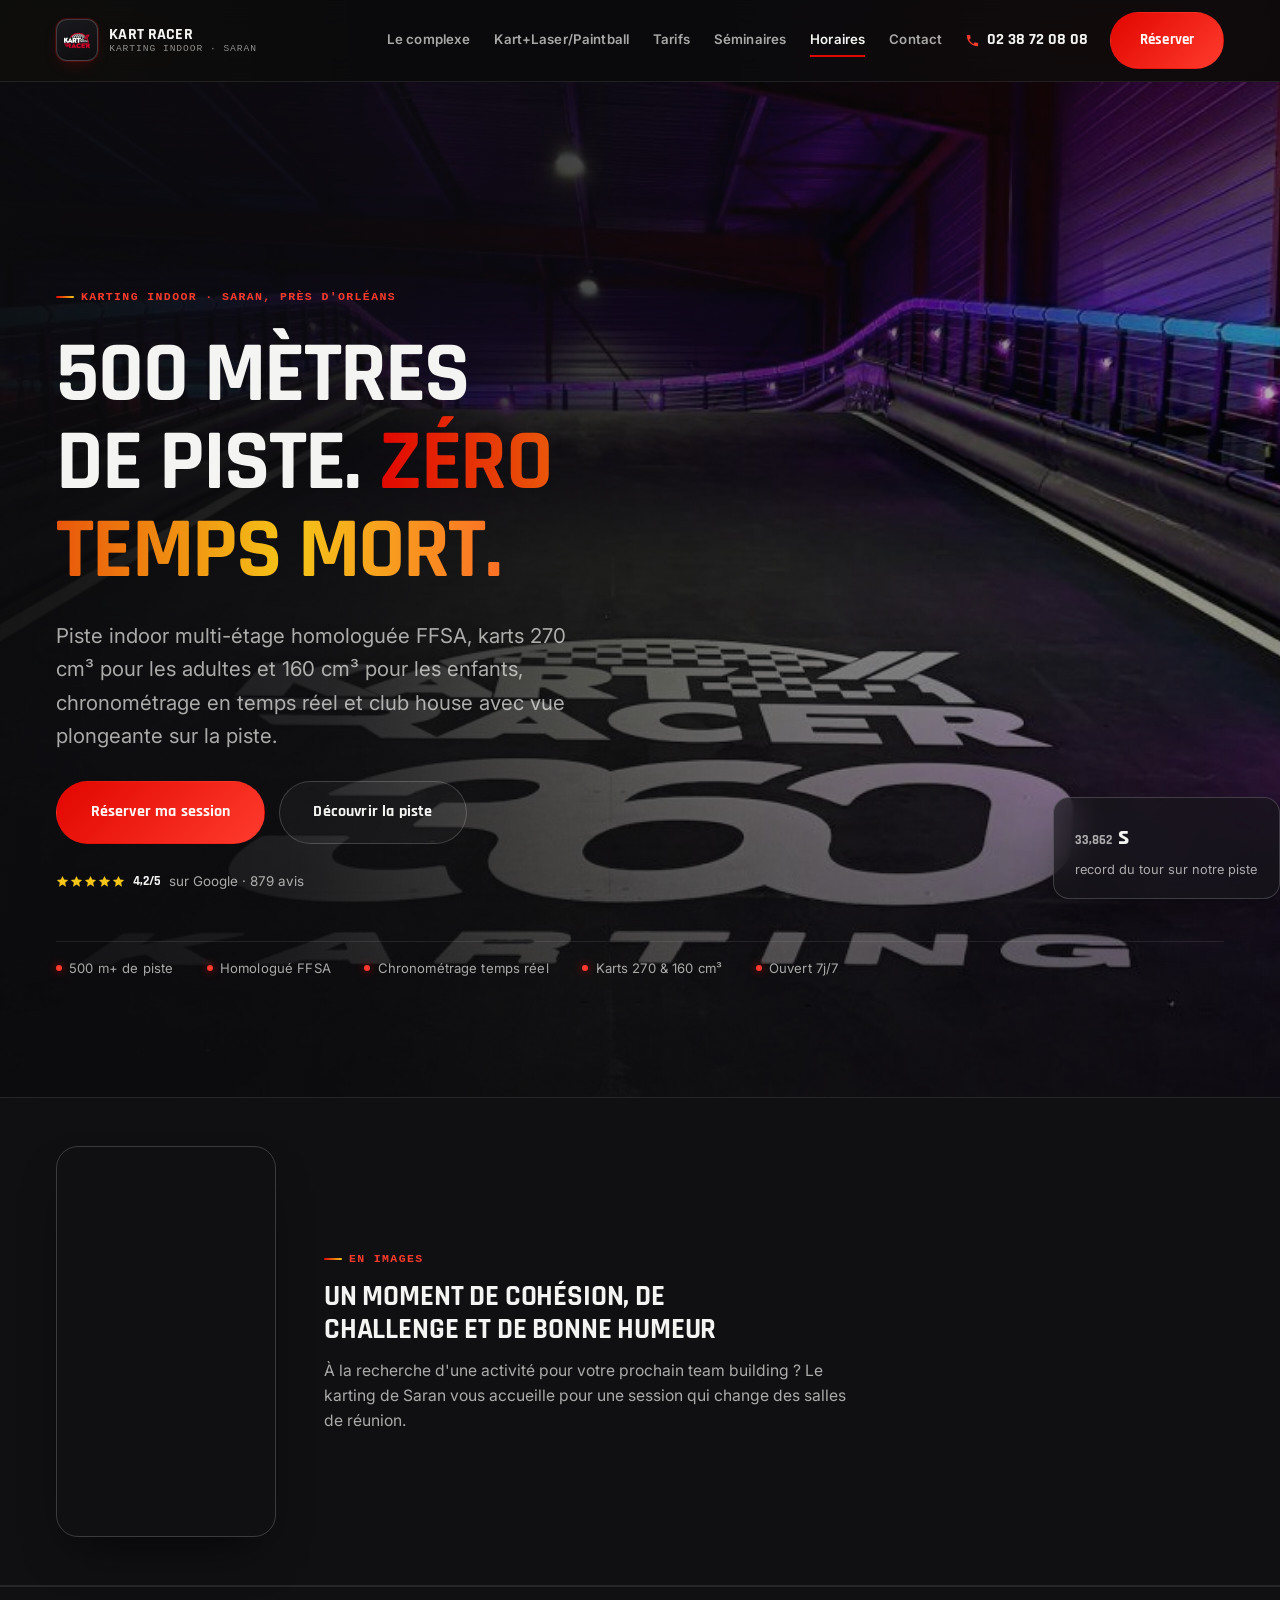
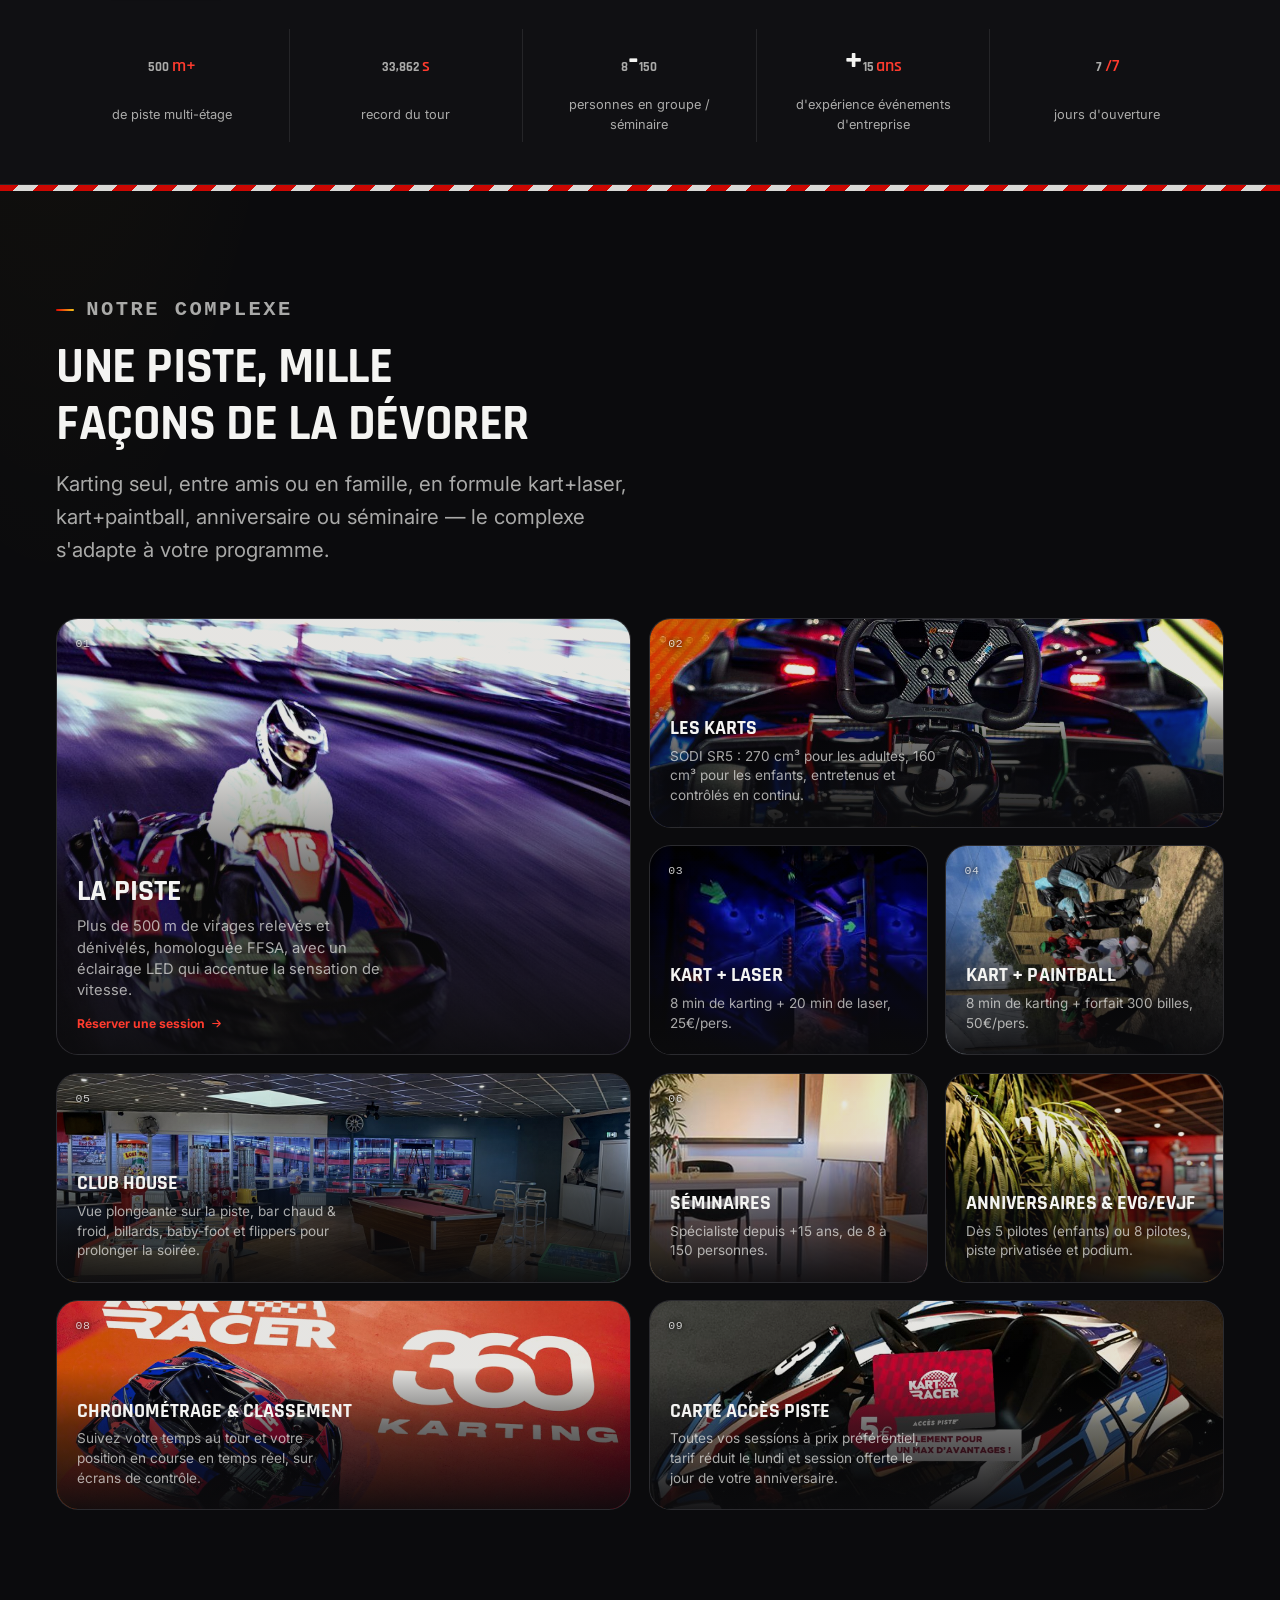
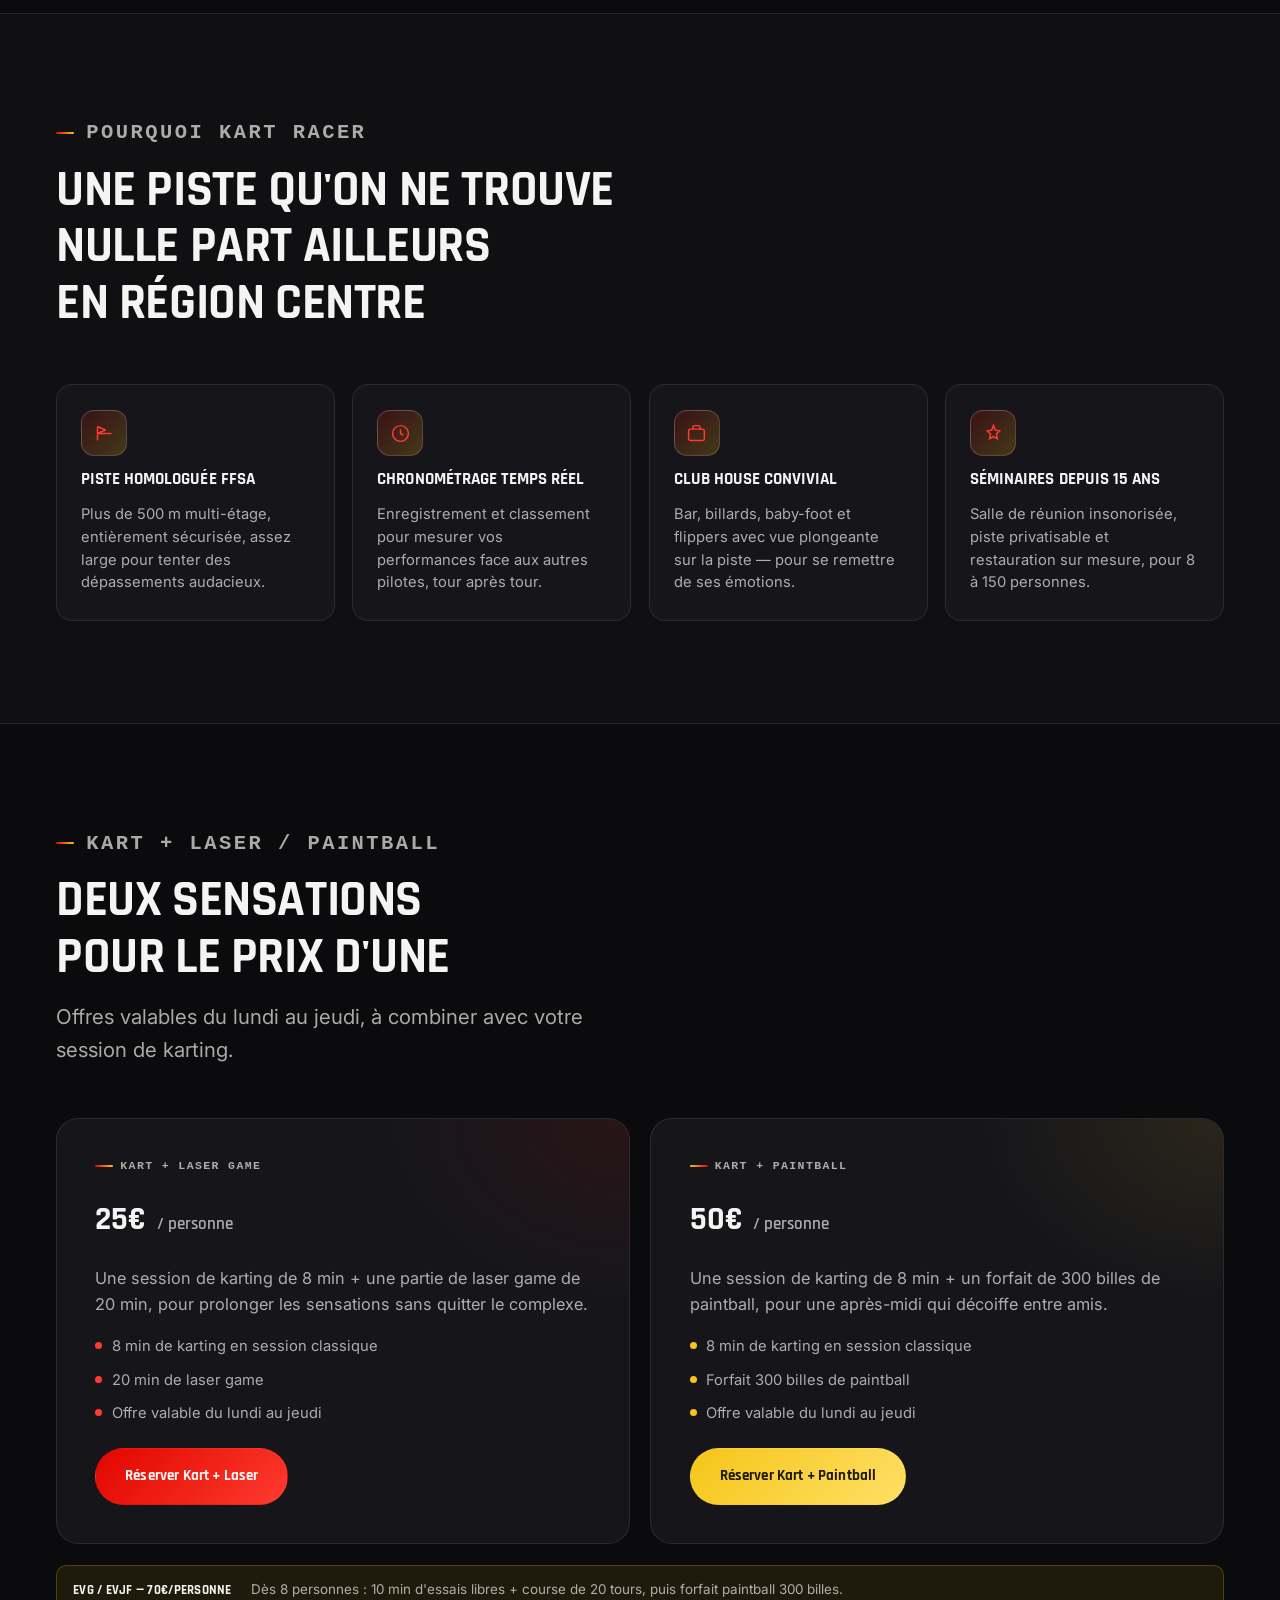
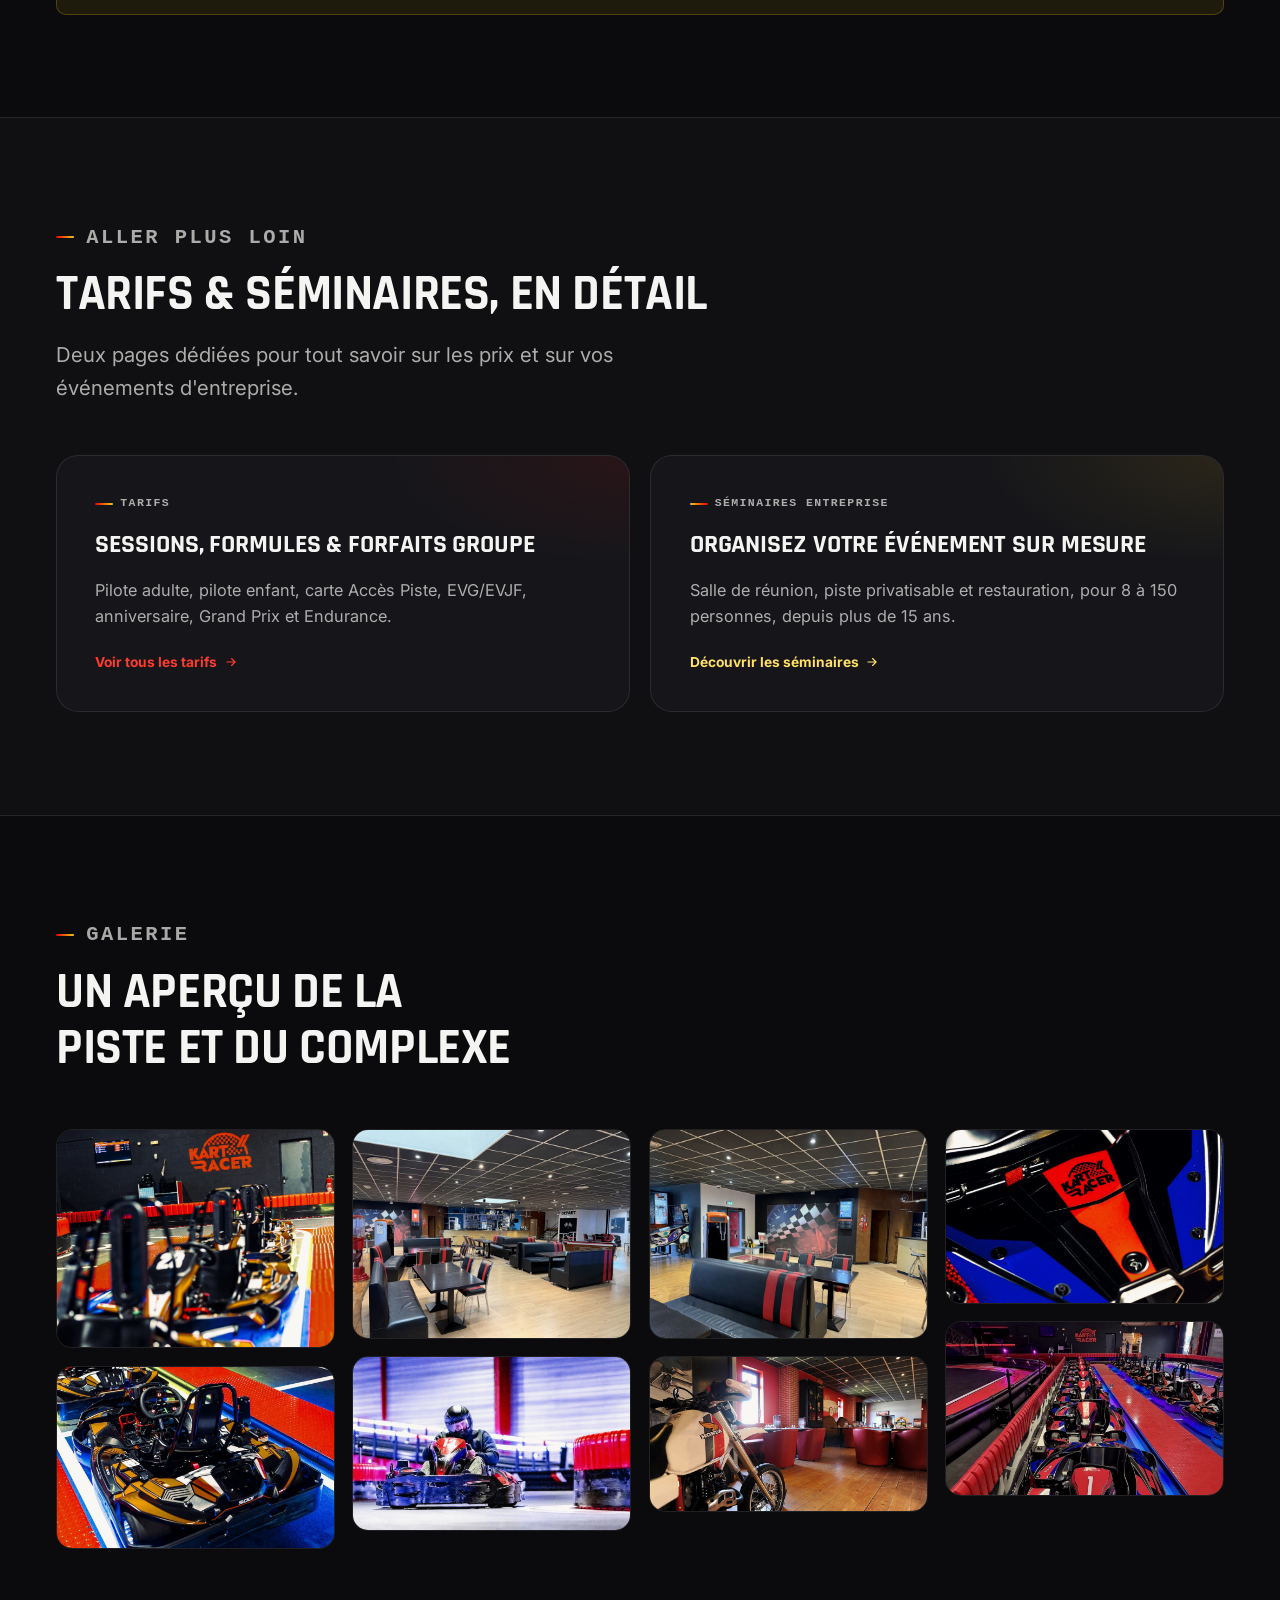
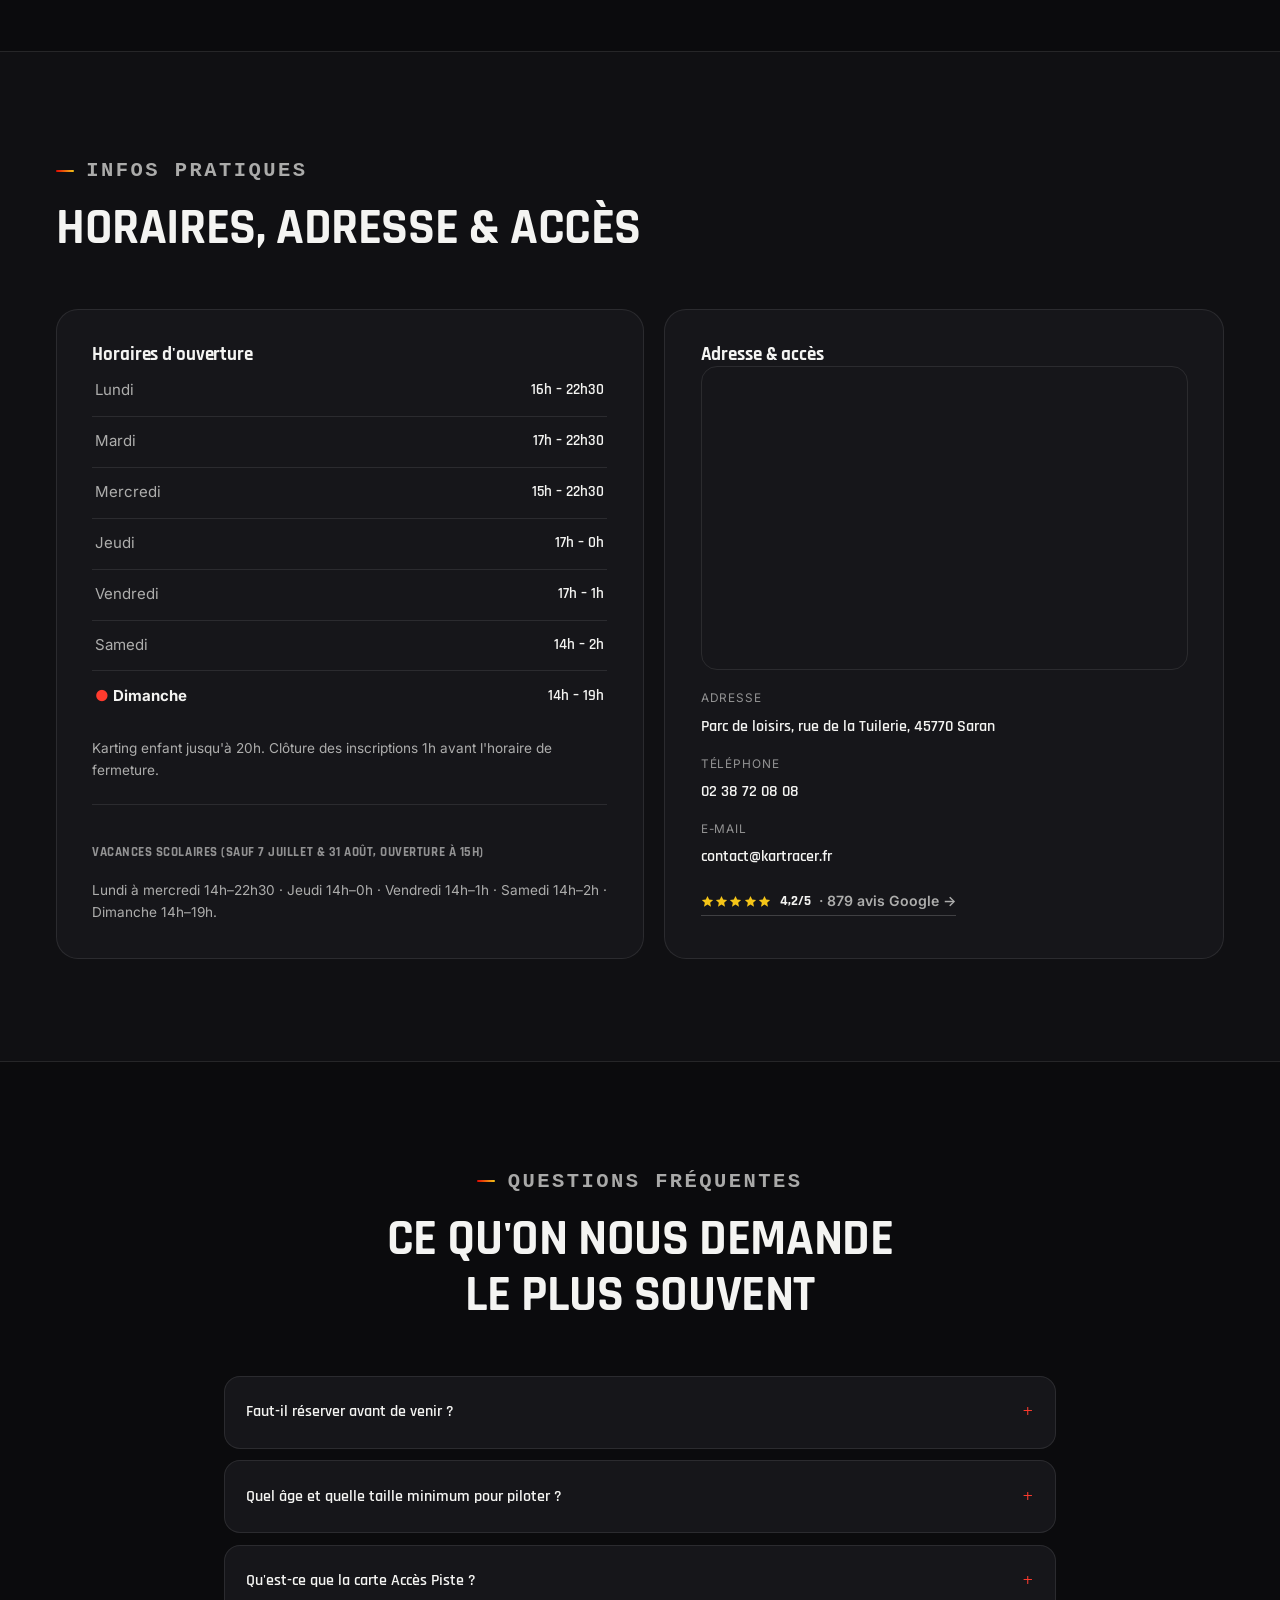
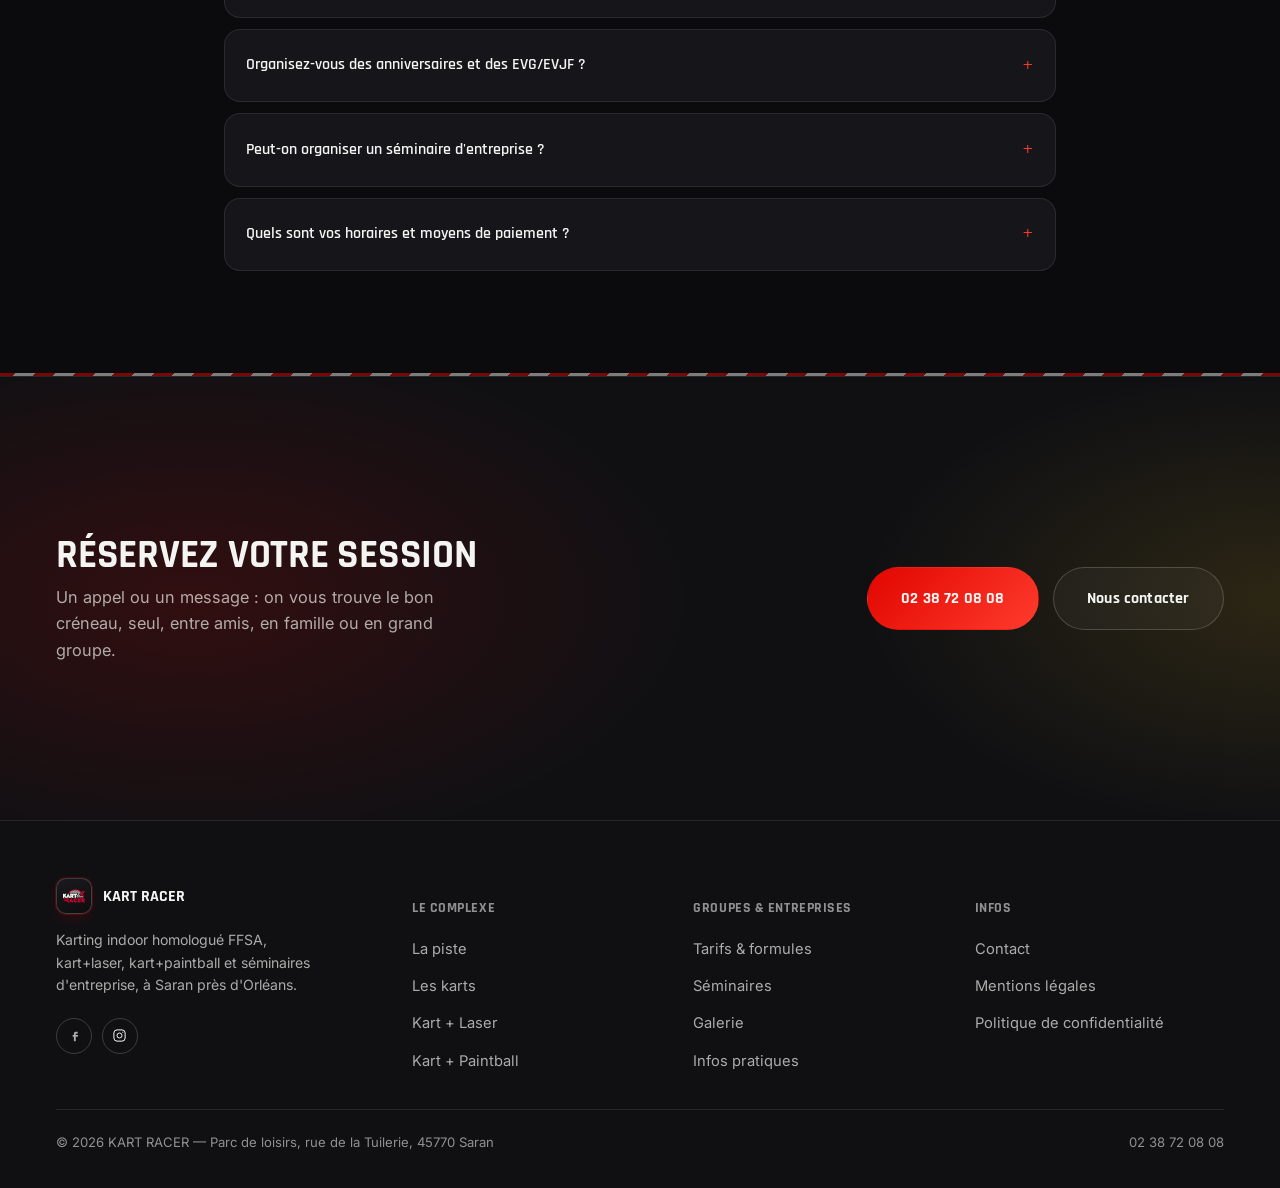
==== commit bde1a2e5: "Sort la vidéo du hero dans sa propre section, sans lien vers Facebook Le hero était déjà chargé (tit" ====
--- a/index.html
+++ b/index.html
@@ -124,10 +124,6 @@
           <b>4,2/5</b> sur Google · 879 avis
         </a>
       </div>
-      <a class="hero__reel" href="https://www.facebook.com/reel/1767576667619584" target="_blank" rel="noopener" aria-label="Voir notre reel Facebook — journée team building sur la piste (vidéo, nouvel onglet)">
-        <video class="hero__reel-video" src="assets/video/hero-reel.mp4" muted loop playsinline preload="auto" aria-hidden="true"></video>
-        <span class="hero__reel-tag"><svg viewBox="0 0 24 24" aria-hidden="true"><path d="M8 5v14l11-7z"/></svg>Reel</span>
-      </a>
       <div class="hero__badge" aria-hidden="true">
         <b><span class="num" data-count="33.862" data-decimals="3">33,862</span> s</b>
         <span>record du tour sur notre piste</span>
@@ -140,6 +136,19 @@
         <span>Chronométrage temps réel</span>
         <span>Karts 270 &amp; 160 cm³</span>
         <span>Ouvert 7j/7</span>
+      </div>
+    </div>
+  </section>
+
+  <section class="reel-band" aria-label="Vidéo du complexe">
+    <div class="wrap reel-band__in reveal">
+      <div class="reel-band__video">
+        <video src="assets/video/hero-reel.mp4" muted loop playsinline preload="auto" aria-hidden="true"></video>
+      </div>
+      <div class="reel-band__text">
+        <p class="label">En images</p>
+        <h2>Un moment de cohésion, de challenge et de bonne humeur</h2>
+        <p>À la recherche d'une activité pour votre prochain team building ? Le karting de Saran vous accueille pour une session qui change des salles de réunion.</p>
       </div>
     </div>
   </section>
--- a/assets/style.css
+++ b/assets/style.css
@@ -231,37 +231,24 @@
 .hero__badge span { font-size: 0.8rem; color: var(--ink-mid); }
 @media (max-width: 900px) { .hero__badge { display: none; } }
 
-/* client's own Facebook reel (their footage, vertical 9:16) — a small floating card rather than
-   forcing the clip into the wide hero background; on phones there's no spare column beside the
-   text so it drops back into the normal flow, right where a 9:16 preview actually suits the screen */
-.hero__reel {
-  position: relative; z-index: 1; display: block; overflow: hidden;
-  width: clamp(128px, 32vw, 150px); aspect-ratio: 9 / 16; margin: 0.5rem 0 0;
-  border-radius: var(--radius-md); border: 1px solid var(--line-strong);
-  background: var(--panel); box-shadow: 0 24px 50px -20px rgba(0,0,0,0.7);
-  text-decoration: none; transition: border-color .25s ease, transform .25s ease;
-}
-.hero__reel:hover, .hero__reel:focus-visible { border-color: var(--red-2); transform: translateY(-3px); }
-.hero__reel-video { position: absolute; inset: 0; width: 100%; height: 100%; object-fit: cover; filter: var(--photo-grade); }
-.hero__reel-tag {
-  position: absolute; left: 0.55rem; top: 0.55rem; z-index: 1;
-  display: inline-flex; align-items: center; gap: 0.35em;
-  background: rgba(11,11,13,0.72); backdrop-filter: blur(6px); -webkit-backdrop-filter: blur(6px);
-  border: 1px solid var(--line-strong); border-radius: 999px; padding: 0.32em 0.7em 0.32em 0.55em;
-  font-family: var(--ff-display); font-size: 0.66rem; font-weight: 700; letter-spacing: 0.02em;
-  text-transform: uppercase; color: var(--ink); max-width: calc(100% - 1.1rem); line-height: 1.25;
-}
-.hero__reel-tag svg { flex: 0 0 auto; width: 10px; height: 10px; fill: var(--red-2); }
-@media (min-width: 901px) {
-  .hero__reel {
-    position: absolute; right: 0; top: clamp(1.4rem, 4vw, 2.2rem);
-    width: clamp(148px, 12vw, 182px); margin: 0;
-  }
-}
-
 .hero__chips { position: relative; z-index: 1; border-top: 1px solid var(--line); display: flex; flex-wrap: wrap; gap: 0.5rem 2.1rem; padding-block: 1rem; font-size: 0.82rem; letter-spacing: 0.01em; color: var(--ink-mid); }
 .hero__chips span { display: inline-flex; align-items: center; gap: 0.55em; }
 .hero__chips span::before { content: ""; width: 6px; height: 6px; background: var(--red-2); border-radius: 50%; box-shadow: 0 0 8px rgba(225,6,0,0.8); }
+
+/* ================= reel band ================= */
+/* client's own footage (vertical 9:16), given its own moment right after the hero instead of
+   fighting for space in it — plays inline, no link out, just a real glimpse of the piste */
+.reel-band { background: var(--bg-1); border-block: 1px solid var(--line); padding-block: clamp(2rem, 5vw, 3rem); }
+.reel-band__in { display: flex; align-items: center; gap: clamp(1.6rem, 4vw, 3rem); }
+.reel-band__video {
+  flex: 0 0 auto; width: clamp(160px, 20vw, 220px); aspect-ratio: 9 / 16; overflow: hidden;
+  border-radius: var(--radius-lg); border: 1px solid var(--line-strong); box-shadow: 0 24px 50px -20px rgba(0,0,0,0.7);
+}
+.reel-band__video video { width: 100%; height: 100%; object-fit: cover; filter: var(--photo-grade); }
+.reel-band__text { display: grid; gap: 0.7rem; max-width: 34rem; }
+.reel-band__text h2 { font-size: clamp(1.3rem, 2.4vw, 1.8rem); letter-spacing: -0.006em; line-height: 1.16; text-transform: uppercase; }
+.reel-band__text p:not(.label) { color: var(--ink-mid); font-size: 0.98rem; }
+@media (max-width: 700px) { .reel-band__in { flex-direction: column; text-align: center; } .reel-band__text { max-width: none; } }
 
 /* ================= page hero (contact) ================= */
 .phero { background: var(--bg-1); border-bottom: 1px solid var(--line); position: relative; overflow: hidden; }
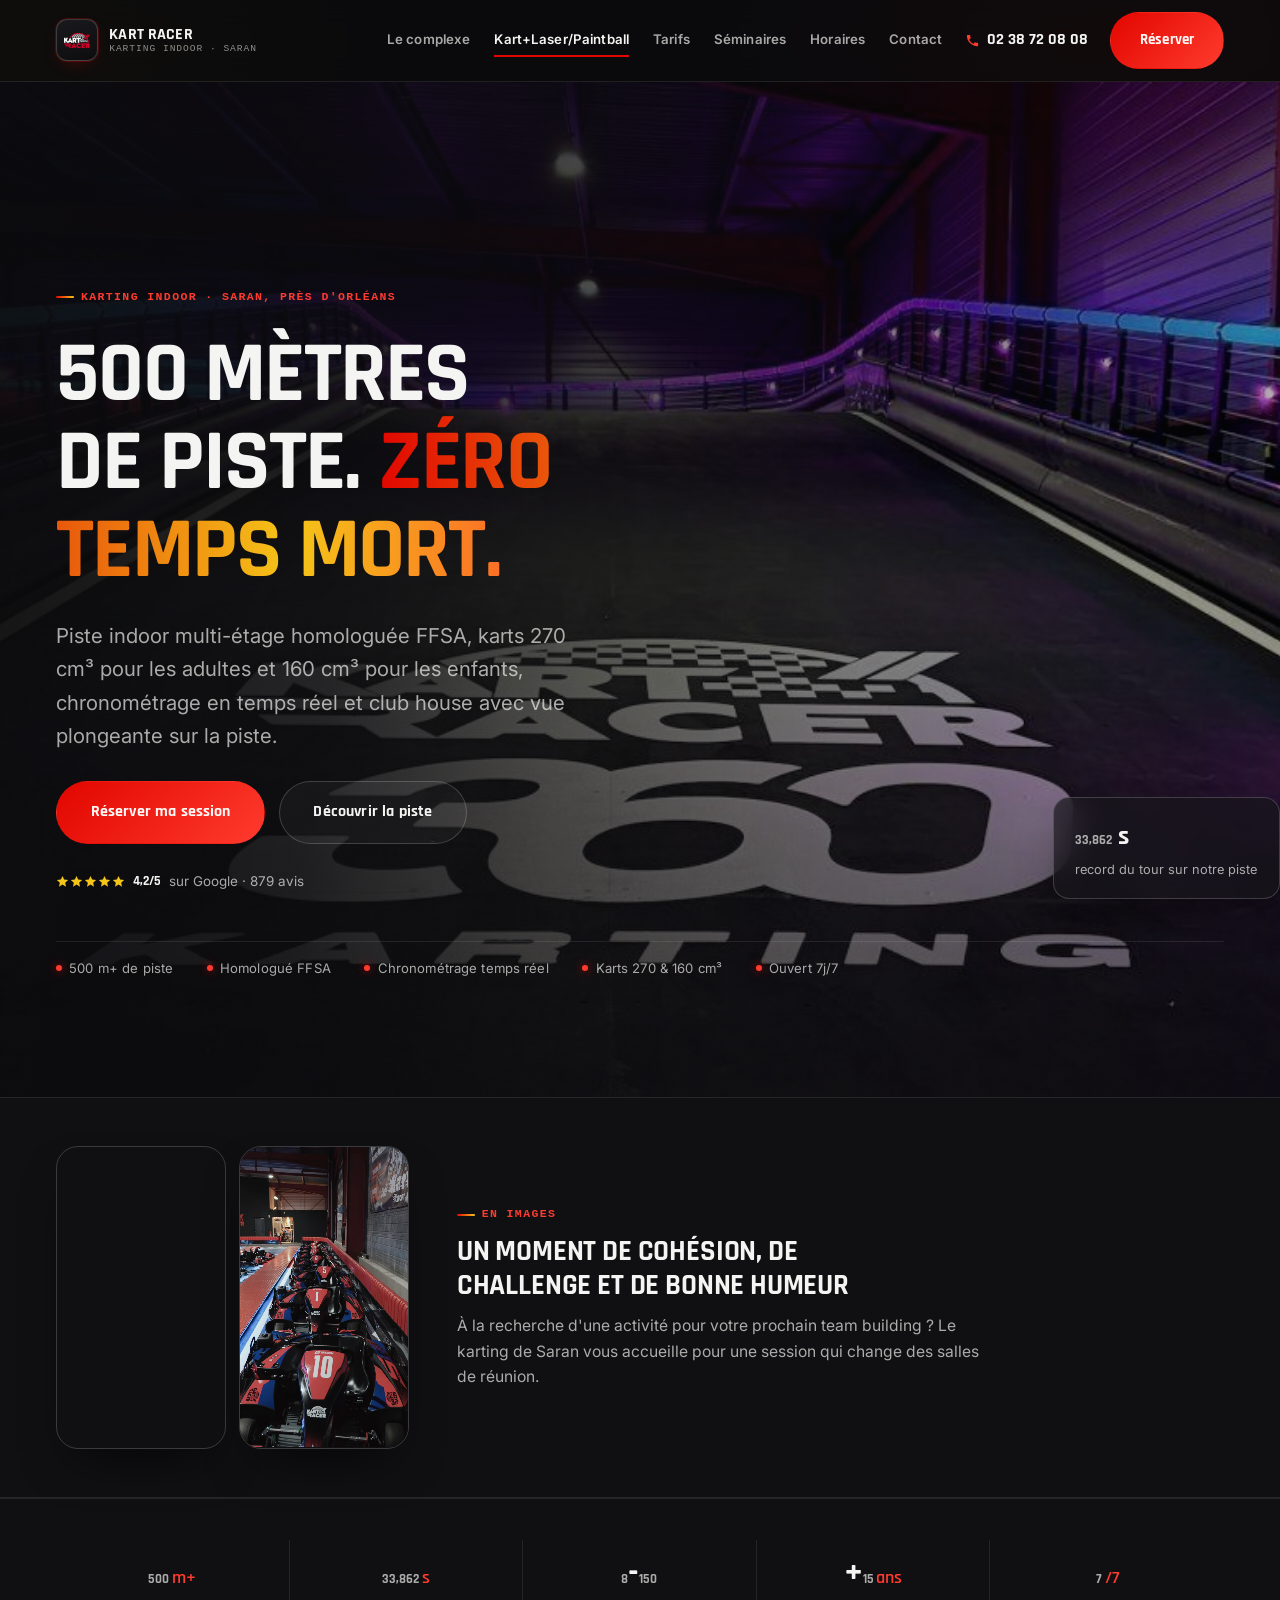
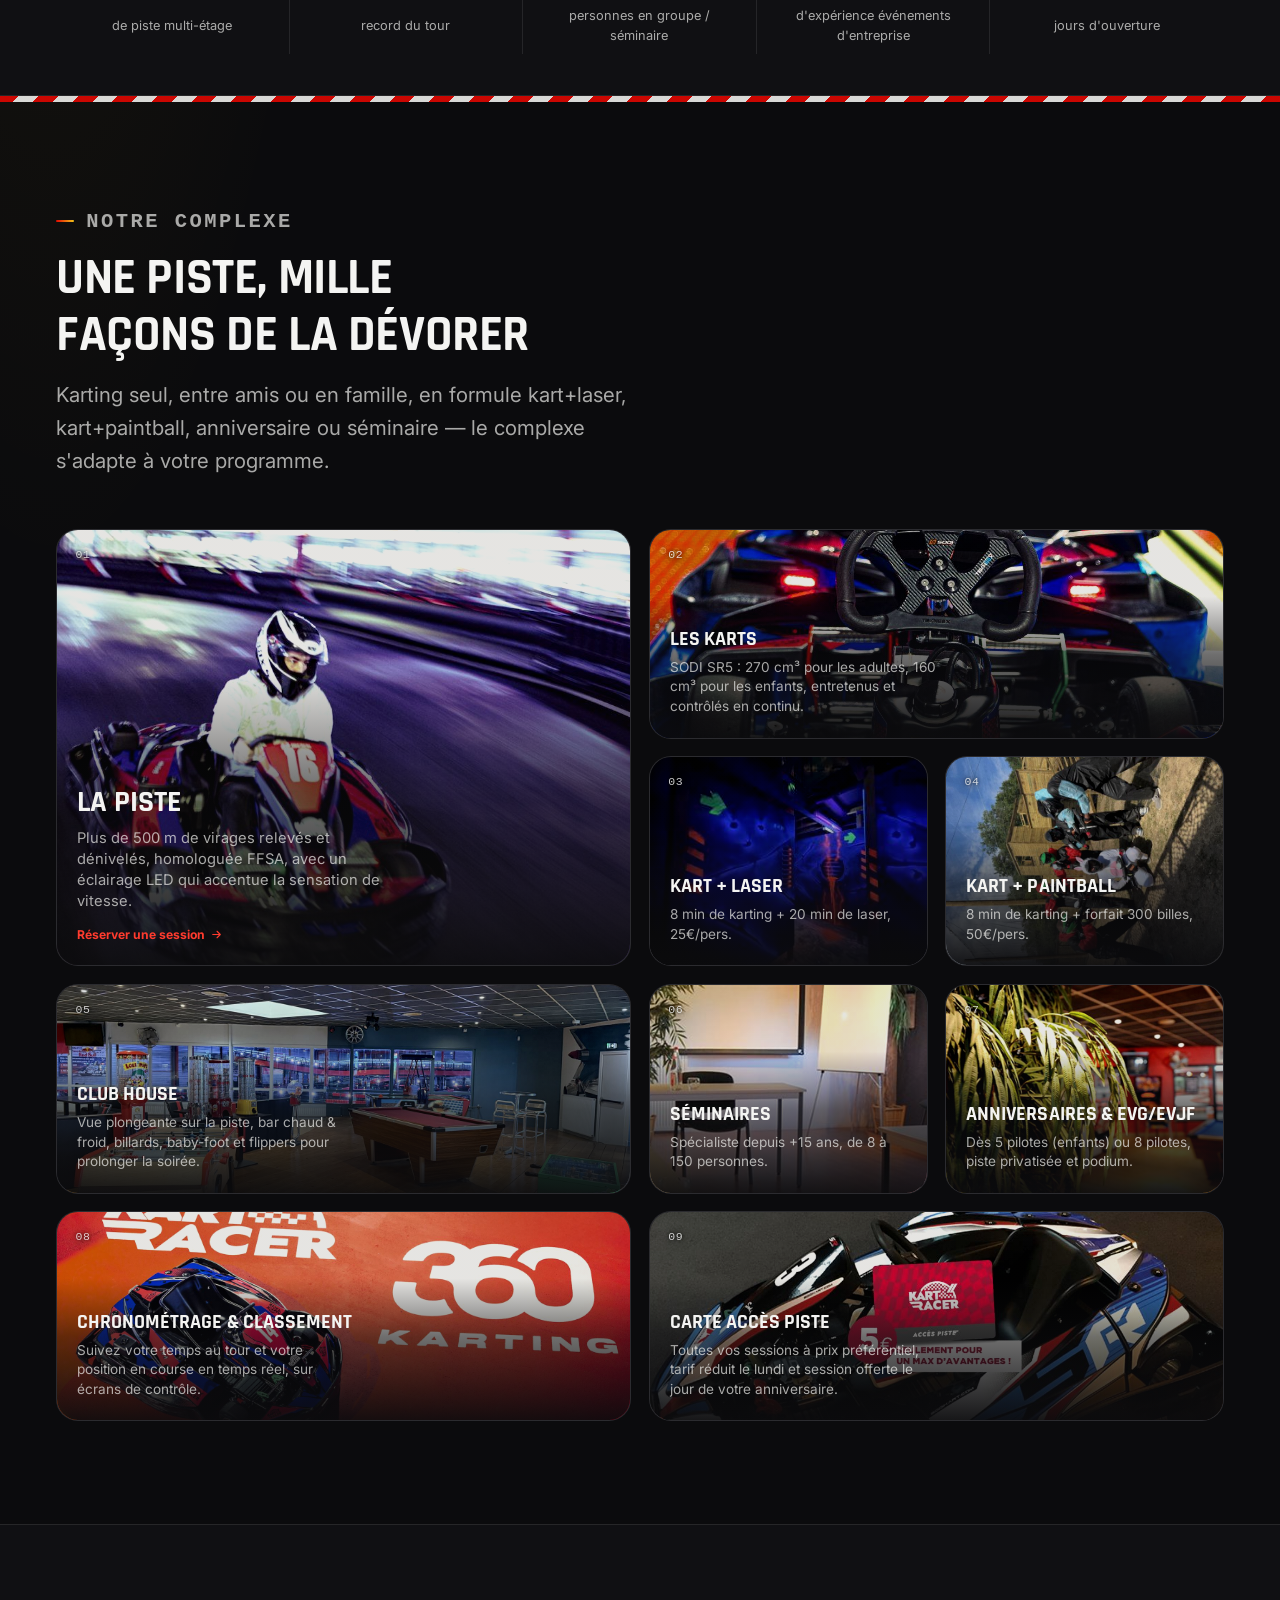
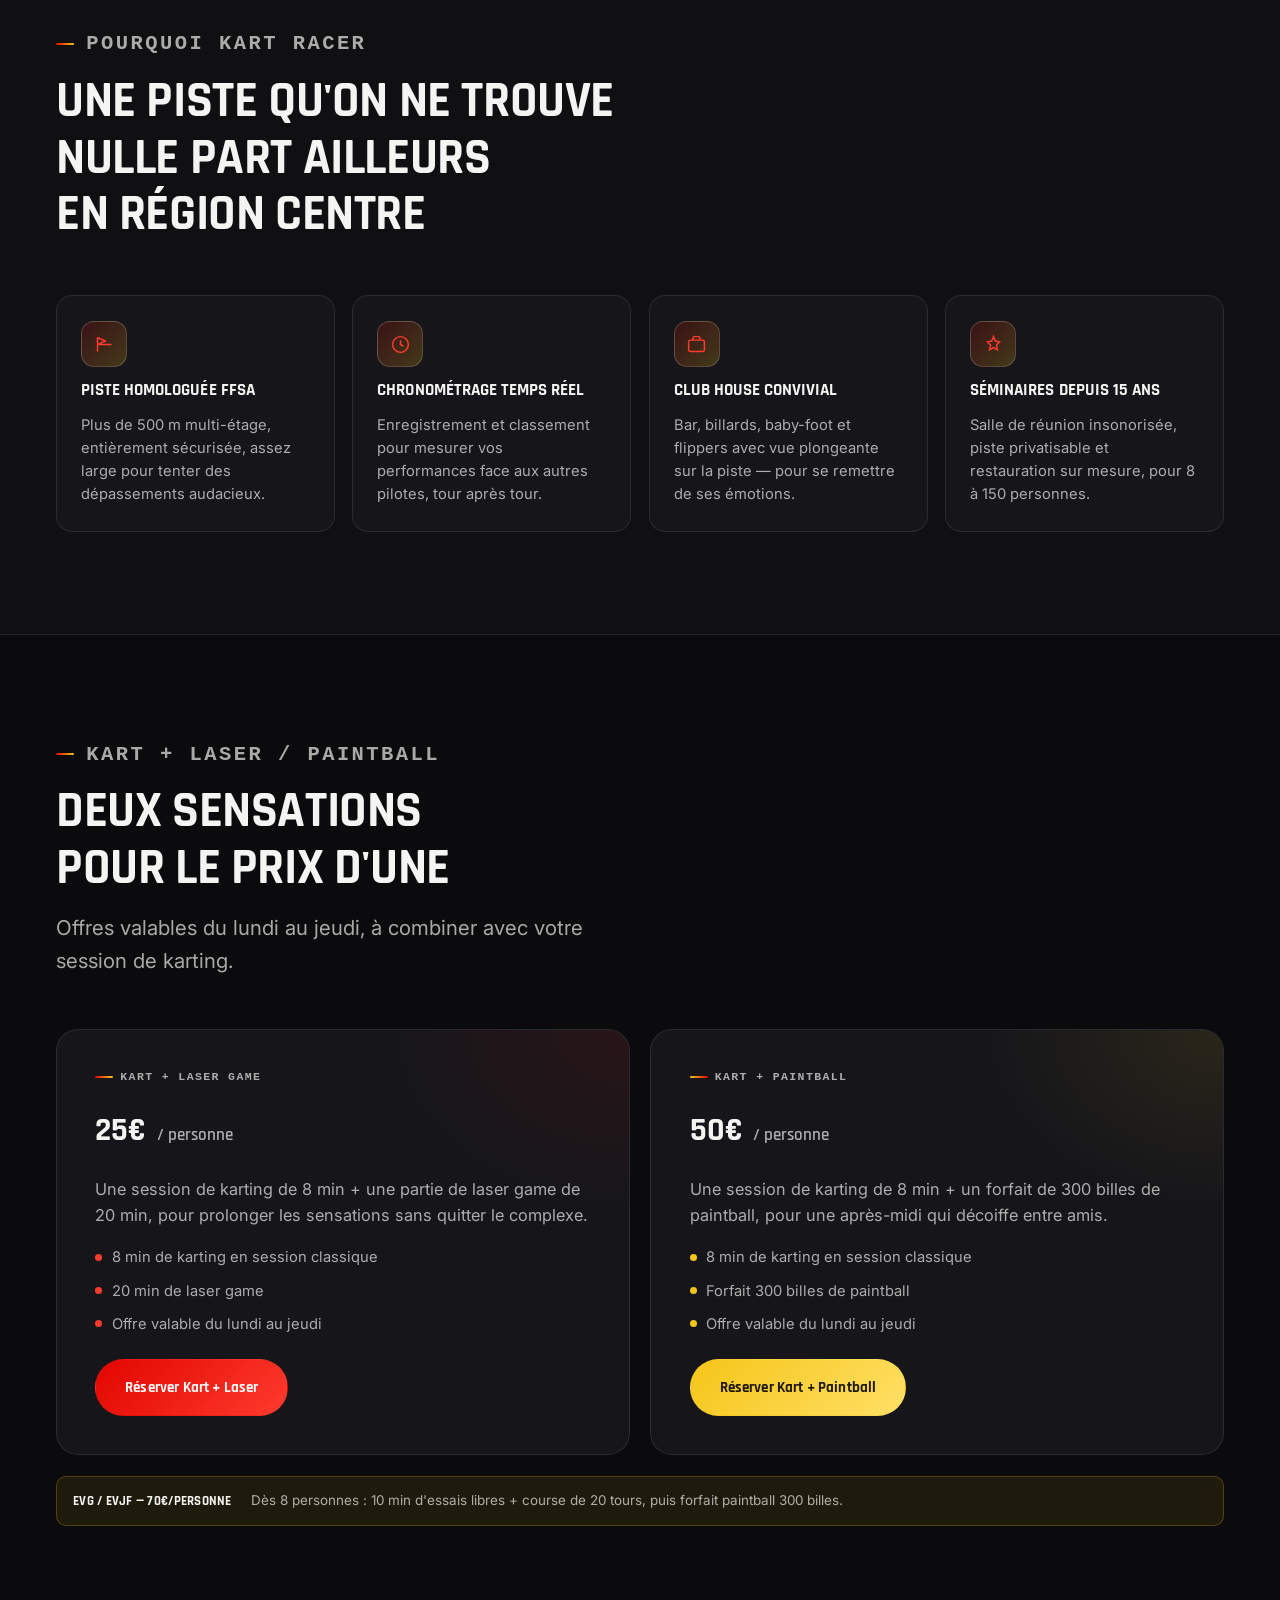
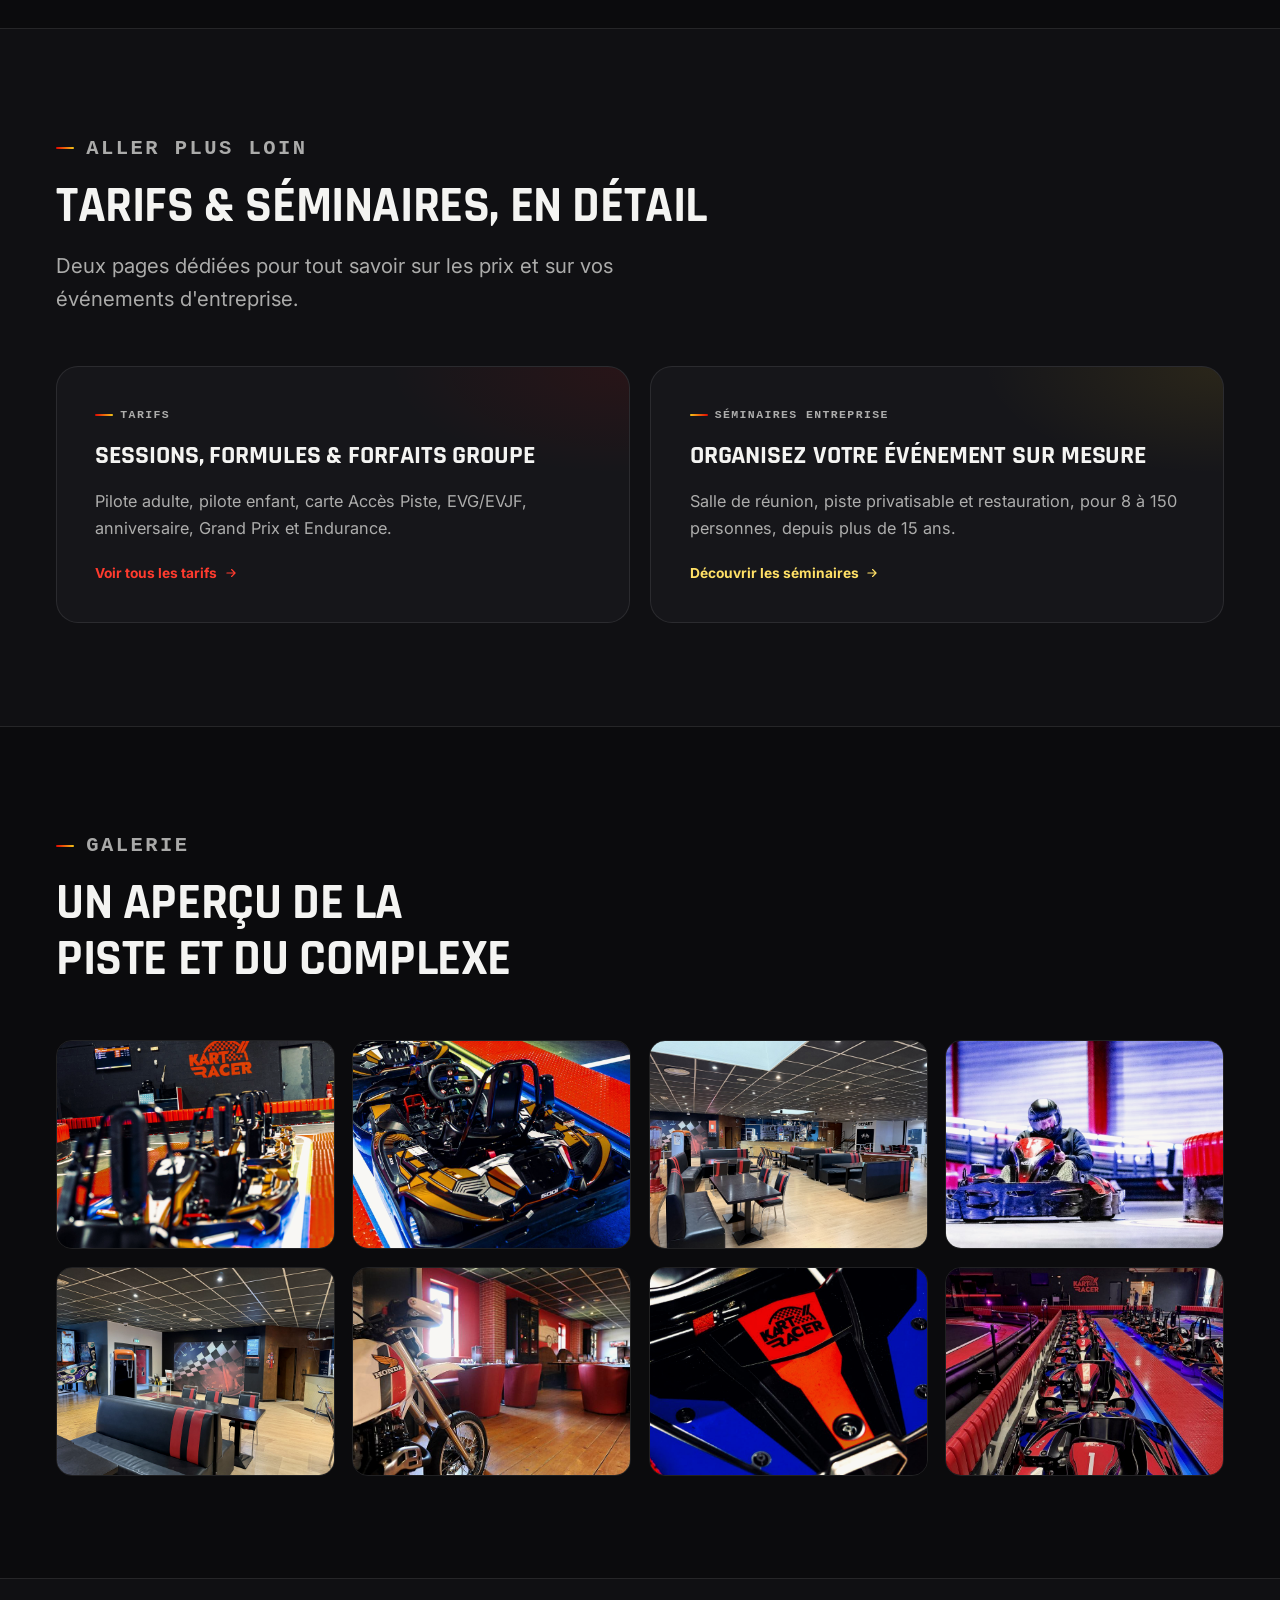
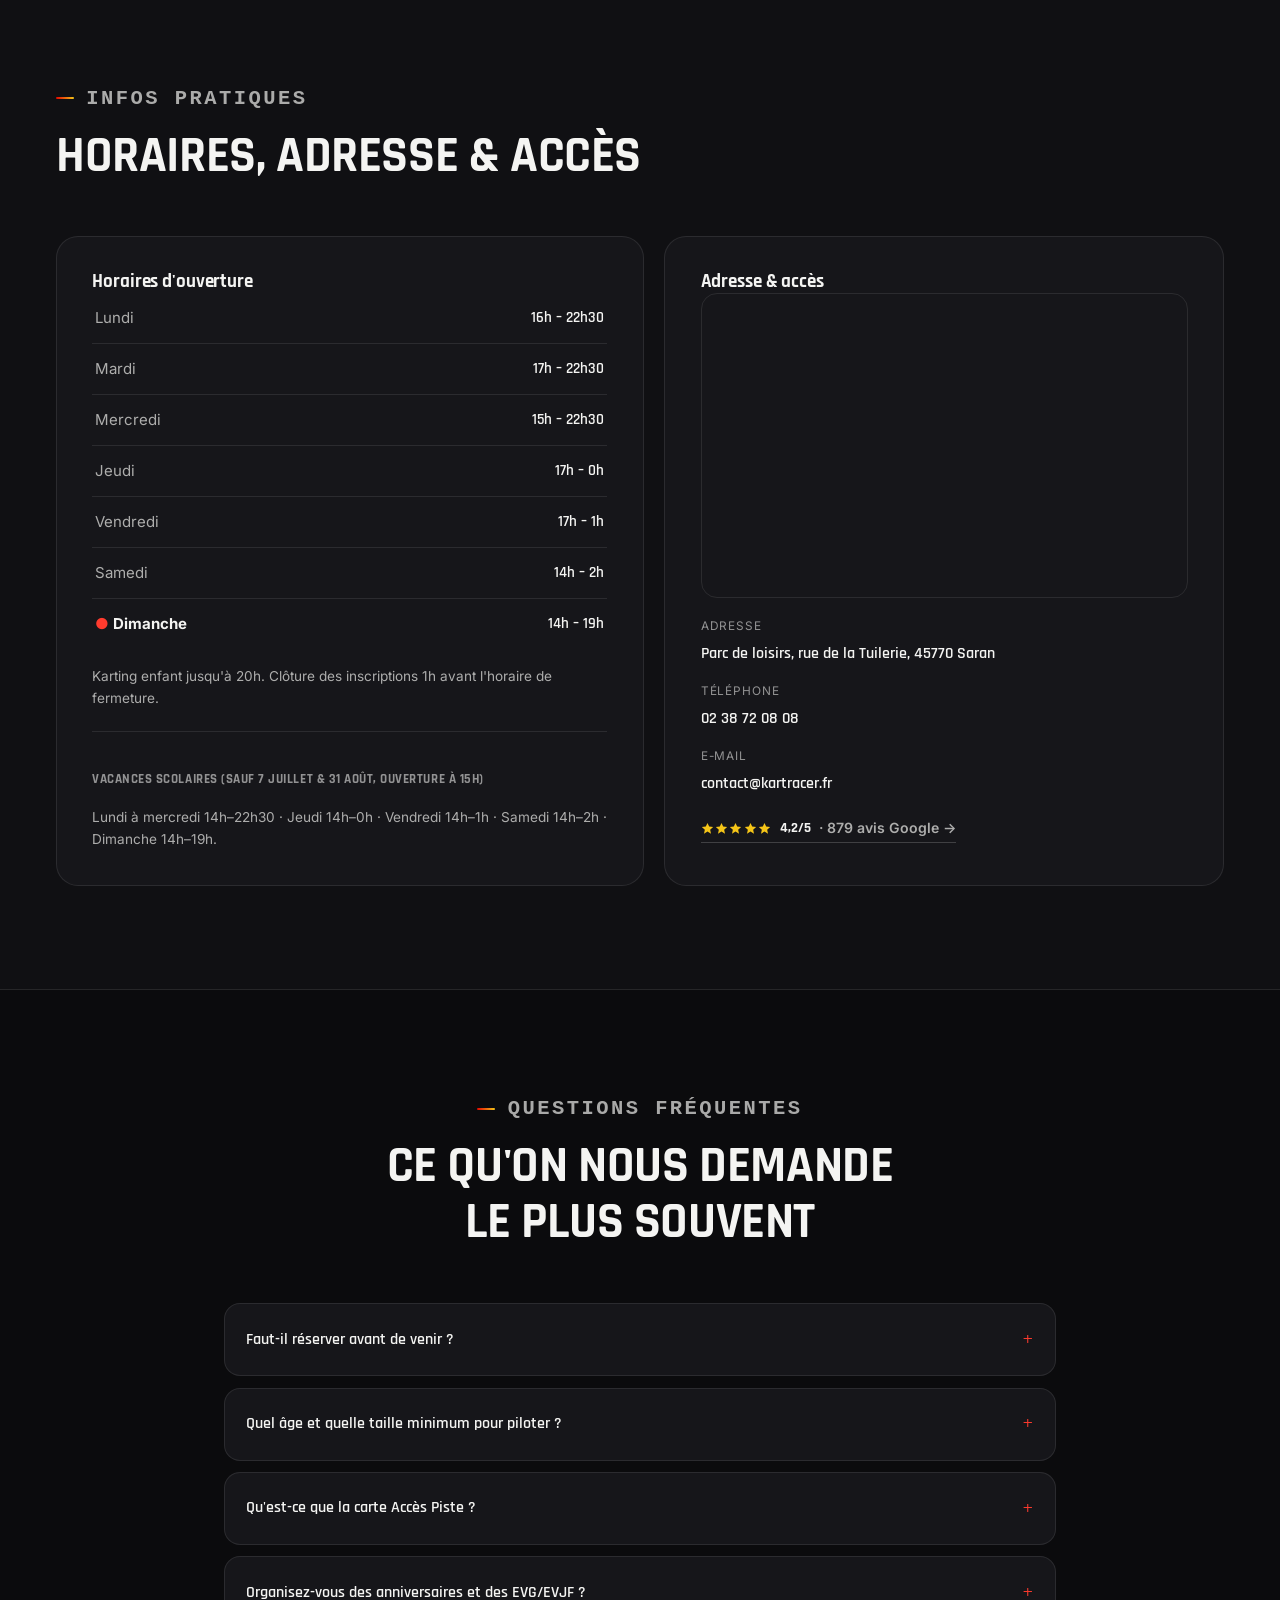
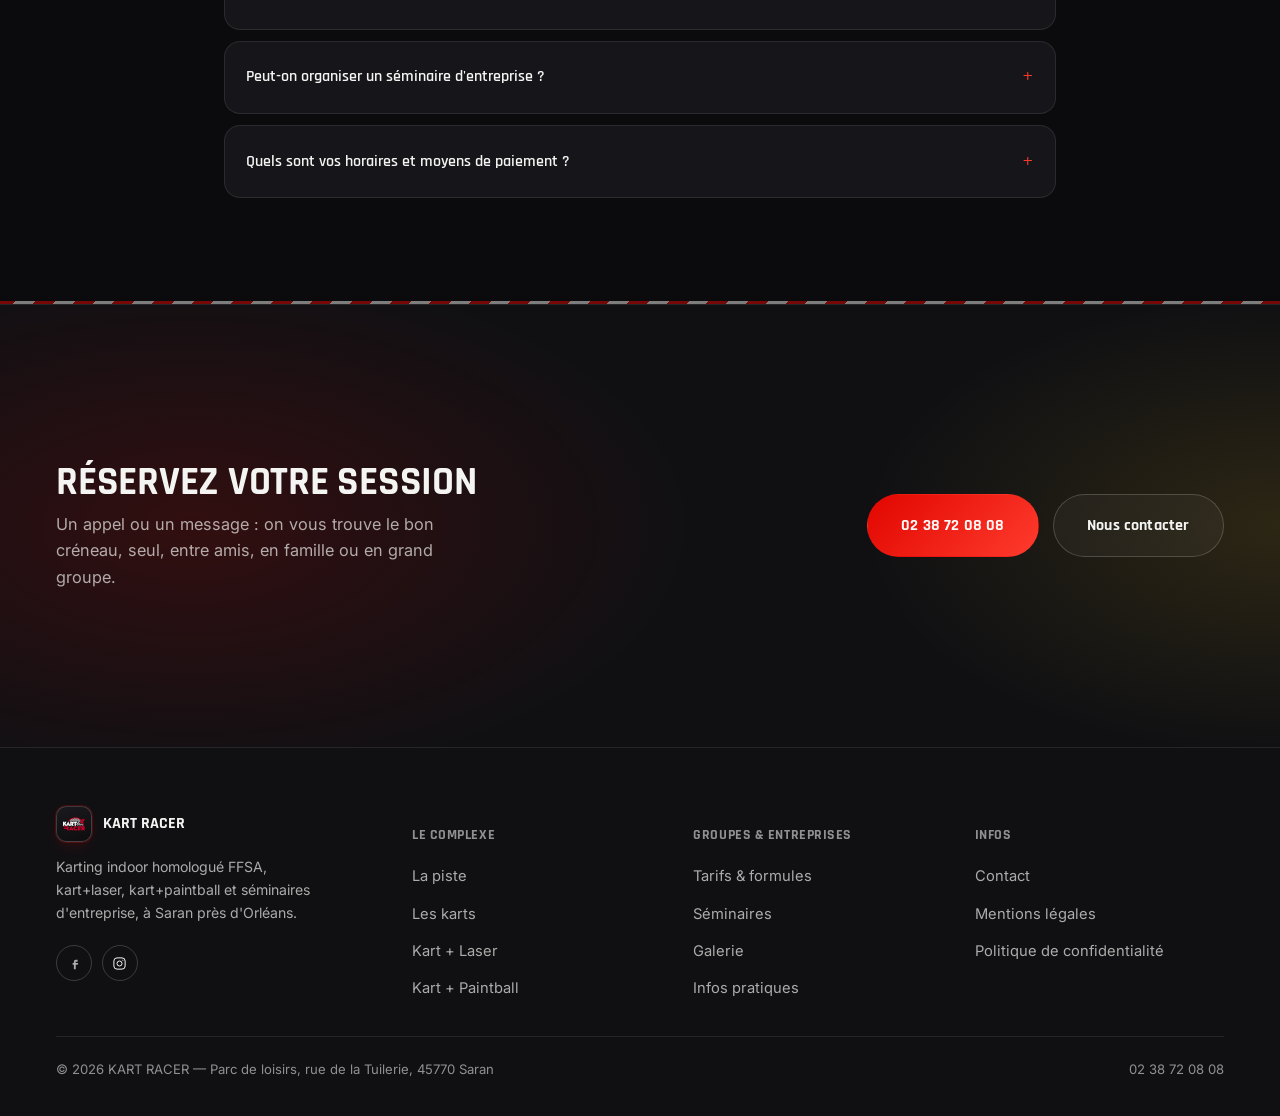
==== commit 0442ccfc: "Ajoute un 2e reel, garde le nom du header visible, auto-scroll bento, galerie alignée - Deuxième vid" ====
--- a/index.html
+++ b/index.html
@@ -142,8 +142,13 @@
 
   <section class="reel-band" aria-label="Vidéo du complexe">
     <div class="wrap reel-band__in reveal">
-      <div class="reel-band__video">
-        <video src="assets/video/hero-reel.mp4" muted loop playsinline preload="auto" aria-hidden="true"></video>
+      <div class="reel-band__videos">
+        <div class="reel-band__video">
+          <video src="assets/video/hero-reel.mp4" autoplay muted loop playsinline preload="auto" aria-hidden="true"></video>
+        </div>
+        <div class="reel-band__video">
+          <video src="assets/video/hero-reel-2.mp4" autoplay muted loop playsinline preload="auto" aria-hidden="true"></video>
+        </div>
       </div>
       <div class="reel-band__text">
         <p class="label">En images</p>
--- a/assets/style.css
+++ b/assets/style.css
@@ -39,6 +39,10 @@
   --radius-lg: 22px;
   --radius-md: 16px;
   --radius-sm: 10px;
+
+  /* gap between cards in every mobile swipe-slider (stats, bento, why-grid, formules, packs) —
+     kept as one variable so cards never end up touching, whichever slider it is */
+  --slide-gap: 0.9rem;
 
   /* shared colour grade applied to every real photo (hero, bento, gallery) so mismatched
      source photos read as one cohesive, art-directed set instead of raw stock images */
@@ -124,7 +128,11 @@
   box-shadow: 0 20px 50px -18px rgba(0,0,0,0.7), inset 0 1px 0 rgba(255,255,255,0.05);
   gap: 1.1rem; padding: 0.42rem 0.55rem 0.42rem 1.15rem;
 }
-header.bar.is-float .bar__brand-word { display: none; }
+/* keep the brand name readable even once the header shrinks to a pill — losing "KART RACER"
+   entirely on scroll cost the business its own name on screen; only the small subtitle line
+   underneath goes, to still save some width */
+header.bar.is-float .bar__brand-word small { display: none; }
+header.bar.is-float .bar__brand-word b { font-size: 0.88rem; }
 header.bar.is-float .bar__tel { display: none; }
 header.bar.is-float .bar__nav { gap: 1.05rem; }
 header.bar.is-float .bar__nav a { font-size: 0.78rem; }
@@ -234,14 +242,25 @@
 .hero__chips { position: relative; z-index: 1; border-top: 1px solid var(--line); display: flex; flex-wrap: wrap; gap: 0.5rem 2.1rem; padding-block: 1rem; font-size: 0.82rem; letter-spacing: 0.01em; color: var(--ink-mid); }
 .hero__chips span { display: inline-flex; align-items: center; gap: 0.55em; }
 .hero__chips span::before { content: ""; width: 6px; height: 6px; background: var(--red-2); border-radius: 50%; box-shadow: 0 0 8px rgba(225,6,0,0.8); }
+/* on a phone, 5 chips wrapping onto 2-3 lines eats vertical space for nothing worth reading twice —
+   a single scrollable row (like the other mobile sliders) takes far less height */
+@media (max-width: 560px) {
+  .hero__chips {
+    flex-wrap: nowrap; overflow-x: auto; scroll-snap-type: x proximity; scrollbar-width: none;
+    margin-inline: calc(var(--pad) * -1); padding-inline: var(--pad); gap: 0.5rem 1.5rem;
+  }
+  .hero__chips::-webkit-scrollbar { display: none; }
+  .hero__chips span { flex: 0 0 auto; scroll-snap-align: start; white-space: nowrap; }
+}
 
 /* ================= reel band ================= */
 /* client's own footage (vertical 9:16), given its own moment right after the hero instead of
    fighting for space in it — plays inline, no link out, just a real glimpse of the piste */
 .reel-band { background: var(--bg-1); border-block: 1px solid var(--line); padding-block: clamp(2rem, 5vw, 3rem); }
 .reel-band__in { display: flex; align-items: center; gap: clamp(1.6rem, 4vw, 3rem); }
+.reel-band__videos { flex: 0 0 auto; display: flex; gap: 0.8rem; justify-content: center; }
 .reel-band__video {
-  flex: 0 0 auto; width: clamp(160px, 20vw, 220px); aspect-ratio: 9 / 16; overflow: hidden;
+  flex: 0 0 auto; width: clamp(130px, 15vw, 170px); aspect-ratio: 9 / 16; overflow: hidden;
   border-radius: var(--radius-lg); border: 1px solid var(--line-strong); box-shadow: 0 24px 50px -20px rgba(0,0,0,0.7);
 }
 .reel-band__video video { width: 100%; height: 100%; object-fit: cover; filter: var(--photo-grade); }
@@ -249,6 +268,7 @@
 .reel-band__text h2 { font-size: clamp(1.3rem, 2.4vw, 1.8rem); letter-spacing: -0.006em; line-height: 1.16; text-transform: uppercase; }
 .reel-band__text p:not(.label) { color: var(--ink-mid); font-size: 0.98rem; }
 @media (max-width: 700px) { .reel-band__in { flex-direction: column; text-align: center; } .reel-band__text { max-width: none; } }
+@media (max-width: 400px) { .reel-band__video { width: clamp(110px, 40vw, 150px); } }
 
 /* ================= page hero (contact) ================= */
 .phero { background: var(--bg-1); border-bottom: 1px solid var(--line); position: relative; overflow: hidden; }
@@ -288,9 +308,9 @@
 .stats__dots span.is-active { background: var(--red-2); box-shadow: 0 0 8px rgba(225,6,0,0.8); }
 @media (max-width: 860px) { .stats__grid { grid-template-columns: repeat(3, 1fr); gap: 0.6rem 0; } .stat:nth-child(3) { border-right: none; } .stat:nth-child(n+4) { border-top: 1px solid var(--line); padding-top: 1rem; } }
 @media (max-width: 560px) {
-  .stats__grid { display: flex; overflow-x: auto; scroll-snap-type: x mandatory; gap: 0; margin-inline: calc(var(--pad) * -1); padding-inline: var(--pad); scrollbar-width: none; }
+  .stats__grid { display: flex; overflow-x: auto; scroll-snap-type: x mandatory; gap: var(--slide-gap); margin-inline: calc(var(--pad) * -1); padding-inline: var(--pad); scrollbar-width: none; }
   .stats__grid::-webkit-scrollbar { display: none; }
-  .stat { flex: 0 0 100%; scroll-snap-align: center; border: none !important; padding-top: 0.4rem; }
+  .stat { flex: 0 0 calc(100% - var(--slide-gap)); scroll-snap-align: center; border: none !important; padding-top: 0.4rem; }
   .stats__dots { display: flex; }
 }
 
@@ -332,11 +352,11 @@
 .bento__dots span.is-active { background: var(--red-2); box-shadow: 0 0 8px rgba(225,6,0,0.8); }
 @media (max-width: 560px) {
   .bento {
-    display: flex; overflow-x: auto; scroll-snap-type: x mandatory; gap: 0;
+    display: flex; overflow-x: auto; scroll-snap-type: x mandatory; gap: var(--slide-gap);
     margin-inline: calc(var(--pad) * -1); padding-inline: var(--pad); scrollbar-width: none;
   }
   .bento::-webkit-scrollbar { display: none; }
-  .bento__card, .b-lg, .b-wide { grid-column: span 1 !important; grid-row: span 1 !important; flex: 0 0 100%; scroll-snap-align: center; }
+  .bento__card, .b-lg, .b-wide { grid-column: span 1 !important; grid-row: span 1 !important; flex: 0 0 calc(100% - var(--slide-gap)); scroll-snap-align: center; }
   .bento__card { min-height: 210px; }
   .bento__dots { display: flex; }
 }
@@ -363,11 +383,11 @@
 .why-grid__dots span.is-active { background: var(--red-2); box-shadow: 0 0 8px rgba(225,6,0,0.8); }
 @media (max-width: 560px) {
   .why-grid, .why-grid--3 {
-    display: flex; overflow-x: auto; scroll-snap-type: x mandatory; gap: 0;
+    display: flex; overflow-x: auto; scroll-snap-type: x mandatory; gap: var(--slide-gap);
     margin-inline: calc(var(--pad) * -1); padding-inline: var(--pad); scrollbar-width: none;
   }
   .why-grid::-webkit-scrollbar, .why-grid--3::-webkit-scrollbar { display: none; }
-  .why-grid .why, .why-grid--3 .why { flex: 0 0 100%; scroll-snap-align: center; }
+  .why-grid .why, .why-grid--3 .why { flex: 0 0 calc(100% - var(--slide-gap)); scroll-snap-align: center; }
   .why-grid__dots { display: flex; }
 }
 
@@ -403,11 +423,11 @@
 .formules__dots span.is-active { background: var(--red-2); box-shadow: 0 0 8px rgba(225,6,0,0.8); }
 @media (max-width: 560px) {
   .formules--slide {
-    display: flex; overflow-x: auto; scroll-snap-type: x mandatory; gap: 0;
+    display: flex; overflow-x: auto; scroll-snap-type: x mandatory; gap: var(--slide-gap);
     margin-inline: calc(var(--pad) * -1); padding-inline: var(--pad); scrollbar-width: none;
   }
   .formules--slide::-webkit-scrollbar { display: none; }
-  .formules--slide > .formule { flex: 0 0 100%; scroll-snap-align: center; }
+  .formules--slide > .formule { flex: 0 0 calc(100% - var(--slide-gap)); scroll-snap-align: center; }
   .formules__dots { display: flex; }
 }
 
@@ -468,24 +488,28 @@
 .packs__dots span.is-active { background: var(--red-2); box-shadow: 0 0 8px rgba(225,6,0,0.8); }
 @media (max-width: 560px) {
   .packs {
-    display: flex; overflow-x: auto; scroll-snap-type: x mandatory; gap: 0;
+    display: flex; overflow-x: auto; scroll-snap-type: x mandatory; gap: var(--slide-gap);
     margin-inline: calc(var(--pad) * -1); padding-inline: var(--pad); scrollbar-width: none;
   }
   .packs::-webkit-scrollbar { display: none; }
-  .pack { flex: 0 0 100%; scroll-snap-align: center; }
+  .pack { flex: 0 0 calc(100% - var(--slide-gap)); scroll-snap-align: center; }
   .packs__dots { display: flex; }
 }
 
 /* ================= gallery ================= */
-.gallery { columns: 4 230px; column-gap: 1.1rem; }
-.gallery figure { margin: 0 0 1.1rem; break-inside: avoid; border-radius: var(--radius-md); overflow: hidden; border: 1px solid var(--line); position: relative; }
-.gallery img { width: 100%; display: block; filter: var(--photo-grade); transition: transform .5s ease; }
+/* a plain grid with a fixed aspect ratio per tile instead of a CSS-columns masonry — masonry staggers
+   every column to a different height depending on each photo's own ratio, which reads as misaligned;
+   a grid keeps every row's tops and bottoms lined up */
+.gallery { display: grid; grid-template-columns: repeat(4, 1fr); gap: 1.1rem; }
+.gallery figure { margin: 0; aspect-ratio: 4 / 3; border-radius: var(--radius-md); overflow: hidden; border: 1px solid var(--line); position: relative; }
+.gallery img { width: 100%; height: 100%; display: block; object-fit: cover; filter: var(--photo-grade); transition: transform .5s ease; }
 .gallery figure:hover img { transform: scale(1.04); }
 .gallery figcaption { position: absolute; left: 0; right: 0; bottom: 0; padding: 0.7rem 0.9rem 0.8rem; font-size: 0.76rem; color: var(--ink-mid); background: linear-gradient(0deg, rgba(11,11,13,0.9), transparent); opacity: 0; transition: opacity .25s ease; }
 .gallery figure:hover figcaption { opacity: 1; }
 /* touch devices can't hover — keep captions visible there instead of hiding them permanently */
 @media (hover: none) { .gallery figcaption { opacity: 1; background: linear-gradient(0deg, rgba(11,11,13,0.85), transparent); } }
-@media (max-width: 700px) { .gallery { columns: 2 160px; column-gap: 0.7rem; } .gallery figure { margin-bottom: 0.7rem; } }
+@media (max-width: 900px) { .gallery { grid-template-columns: repeat(3, 1fr); } }
+@media (max-width: 700px) { .gallery { grid-template-columns: repeat(2, 1fr); gap: 0.7rem; } }
 
 /* ================= infos pratiques ================= */
 .infos-grid { display: grid; grid-template-columns: 1.05fr 1fr; gap: 1.3rem; align-items: stretch; }
@@ -559,8 +583,18 @@
 .foot__bottom { display: flex; flex-wrap: wrap; align-items: center; justify-content: space-between; gap: 0.8rem; border-top: 1px solid var(--line); padding-top: 1.4rem; font-size: 0.82rem; color: var(--ink-dim); }
 .foot__bottom a { color: var(--ink-dim); text-decoration: none; }
 .foot__bottom a:hover { color: var(--ink); }
-@media (max-width: 860px) { .foot__top { grid-template-columns: 1fr 1fr; } }
-@media (max-width: 560px) { .foot__top { grid-template-columns: 1fr; } }
+@media (max-width: 860px) {
+  .foot__top { grid-template-columns: repeat(3, 1fr); }
+  .foot__brand { grid-column: 1 / -1; }
+}
+/* a full 1-col stack of brand + 3 link lists runs very long on a phone — keep the 3 short
+   lists side by side (they're only ~4 links each) and just tighten them to fit */
+@media (max-width: 560px) {
+  .foot__top { gap: 1.6rem 0.8rem; }
+  .foot__col h4 { font-size: 0.74rem; margin-bottom: 0.65rem; }
+  .foot__col ul { gap: 0.55rem; }
+  .foot__col a { font-size: 0.84rem; line-height: 1.3; }
+}
 
 /* ================= call fab ================= */
 .call-fab {
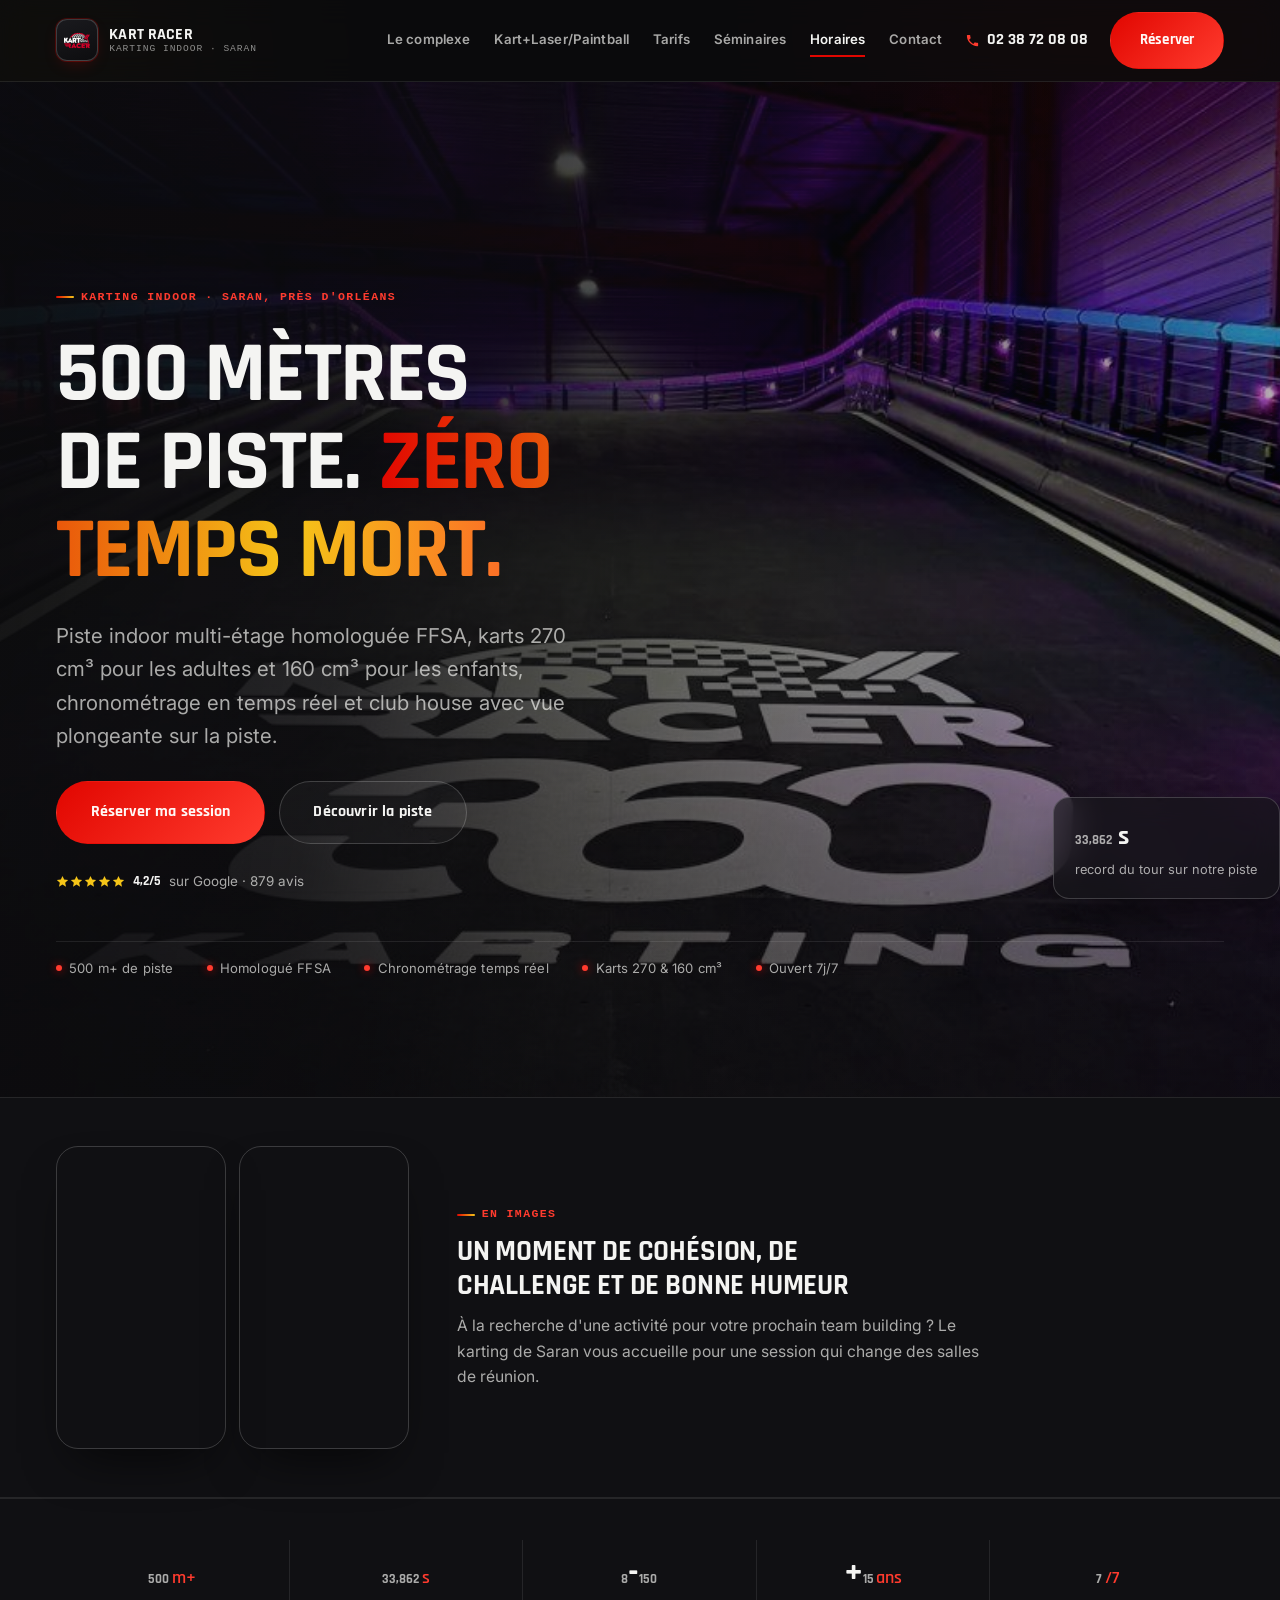
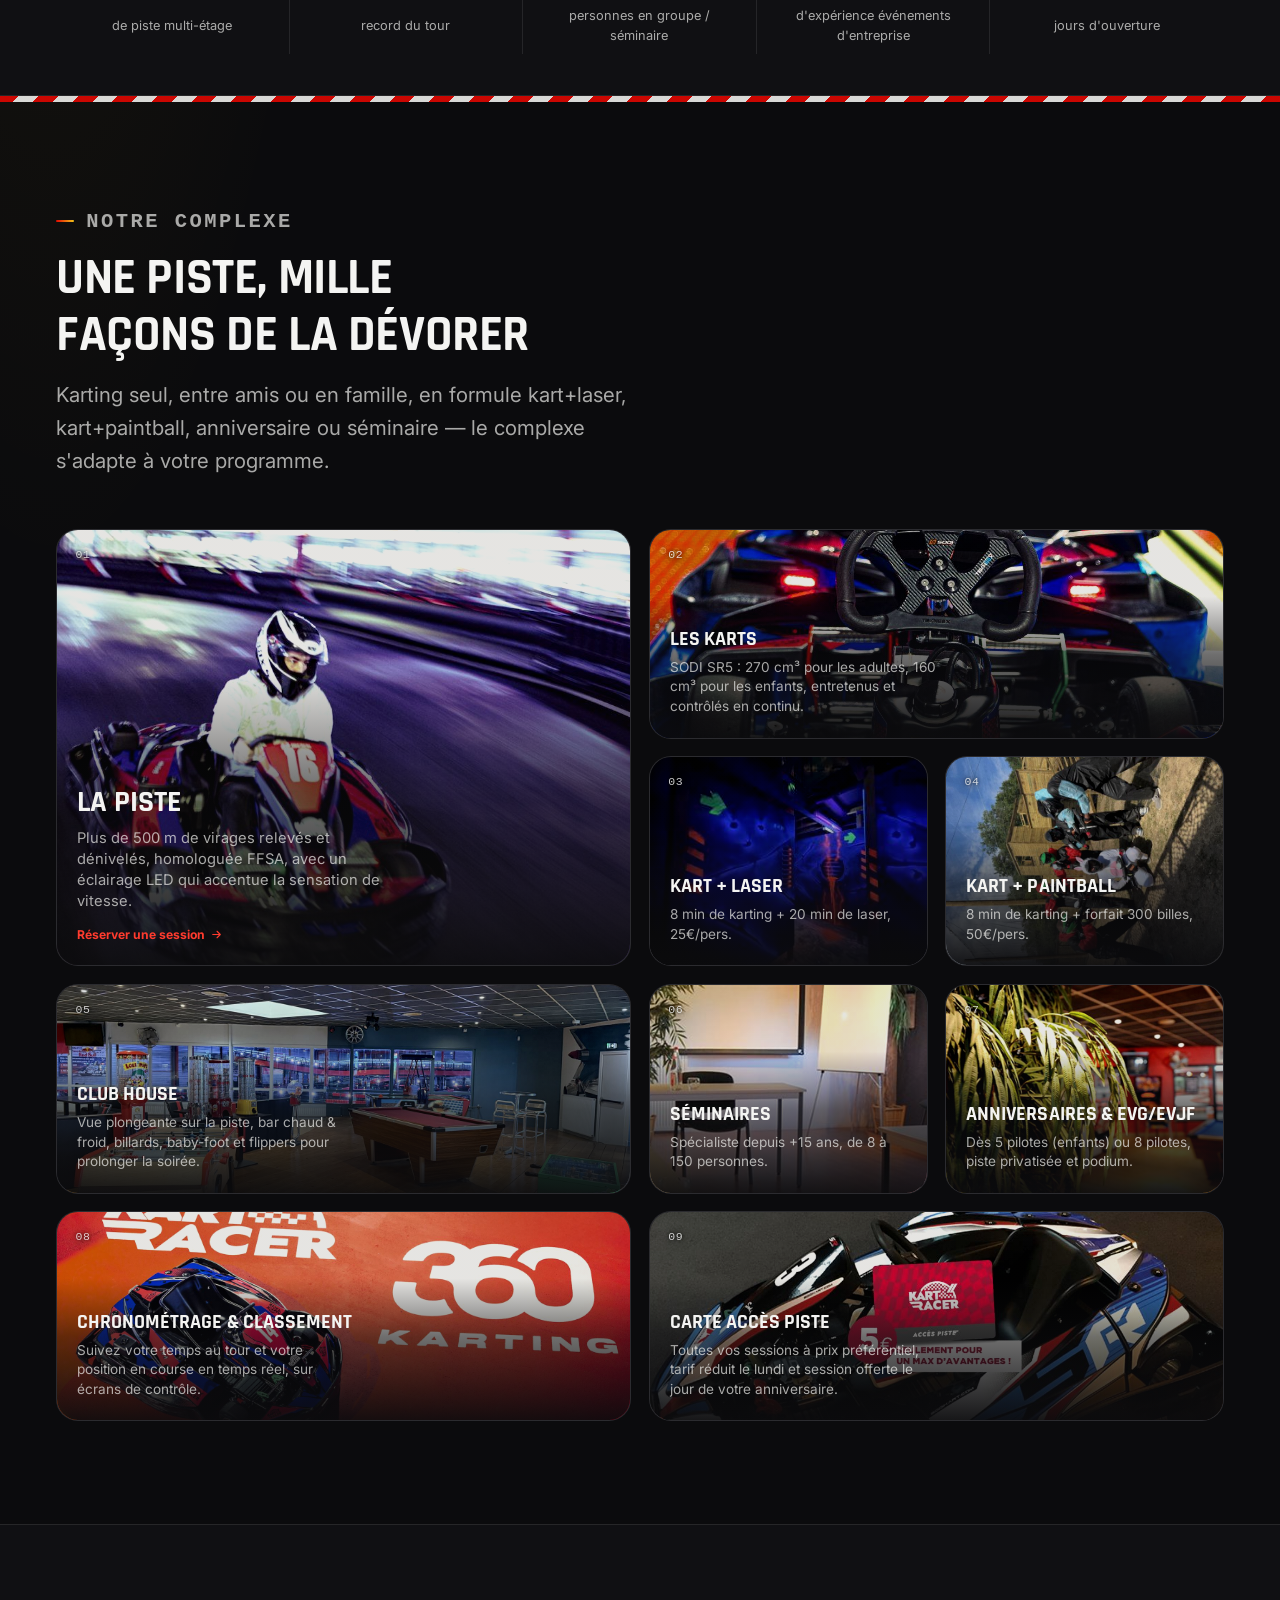
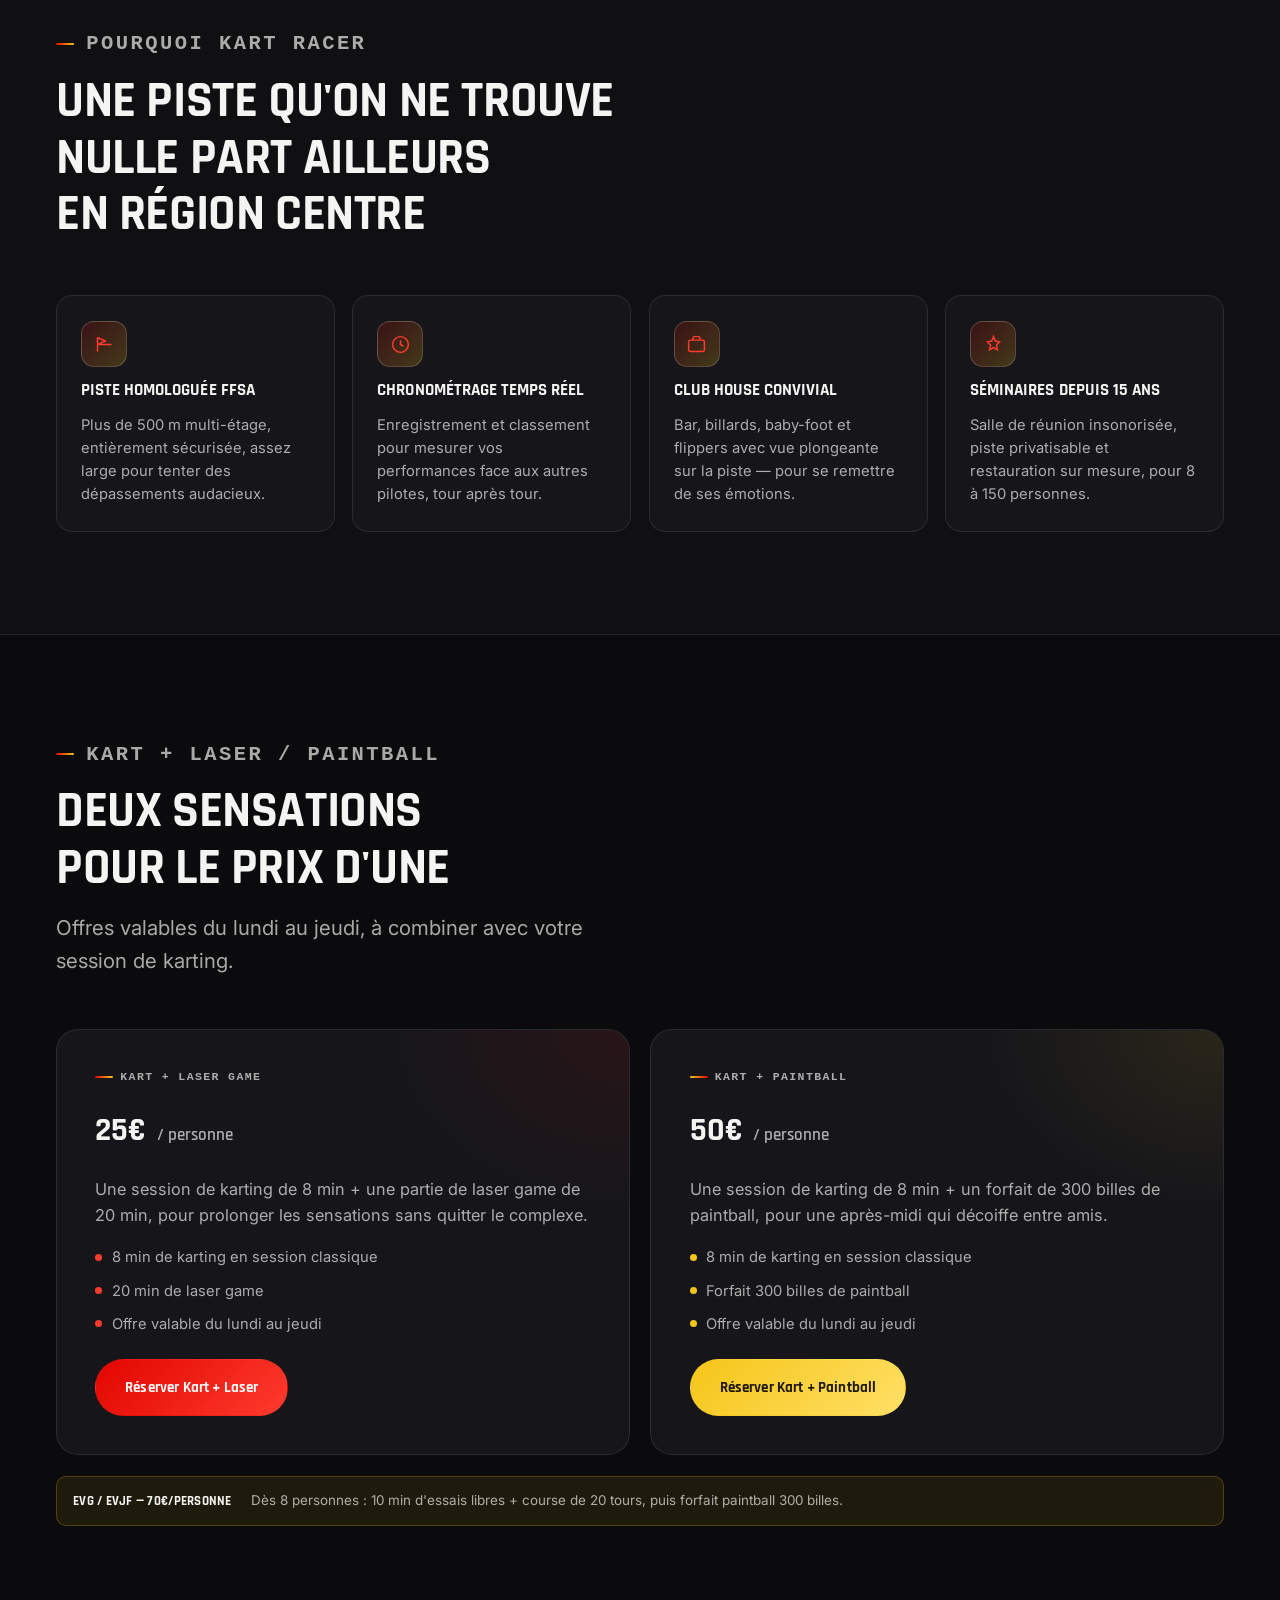
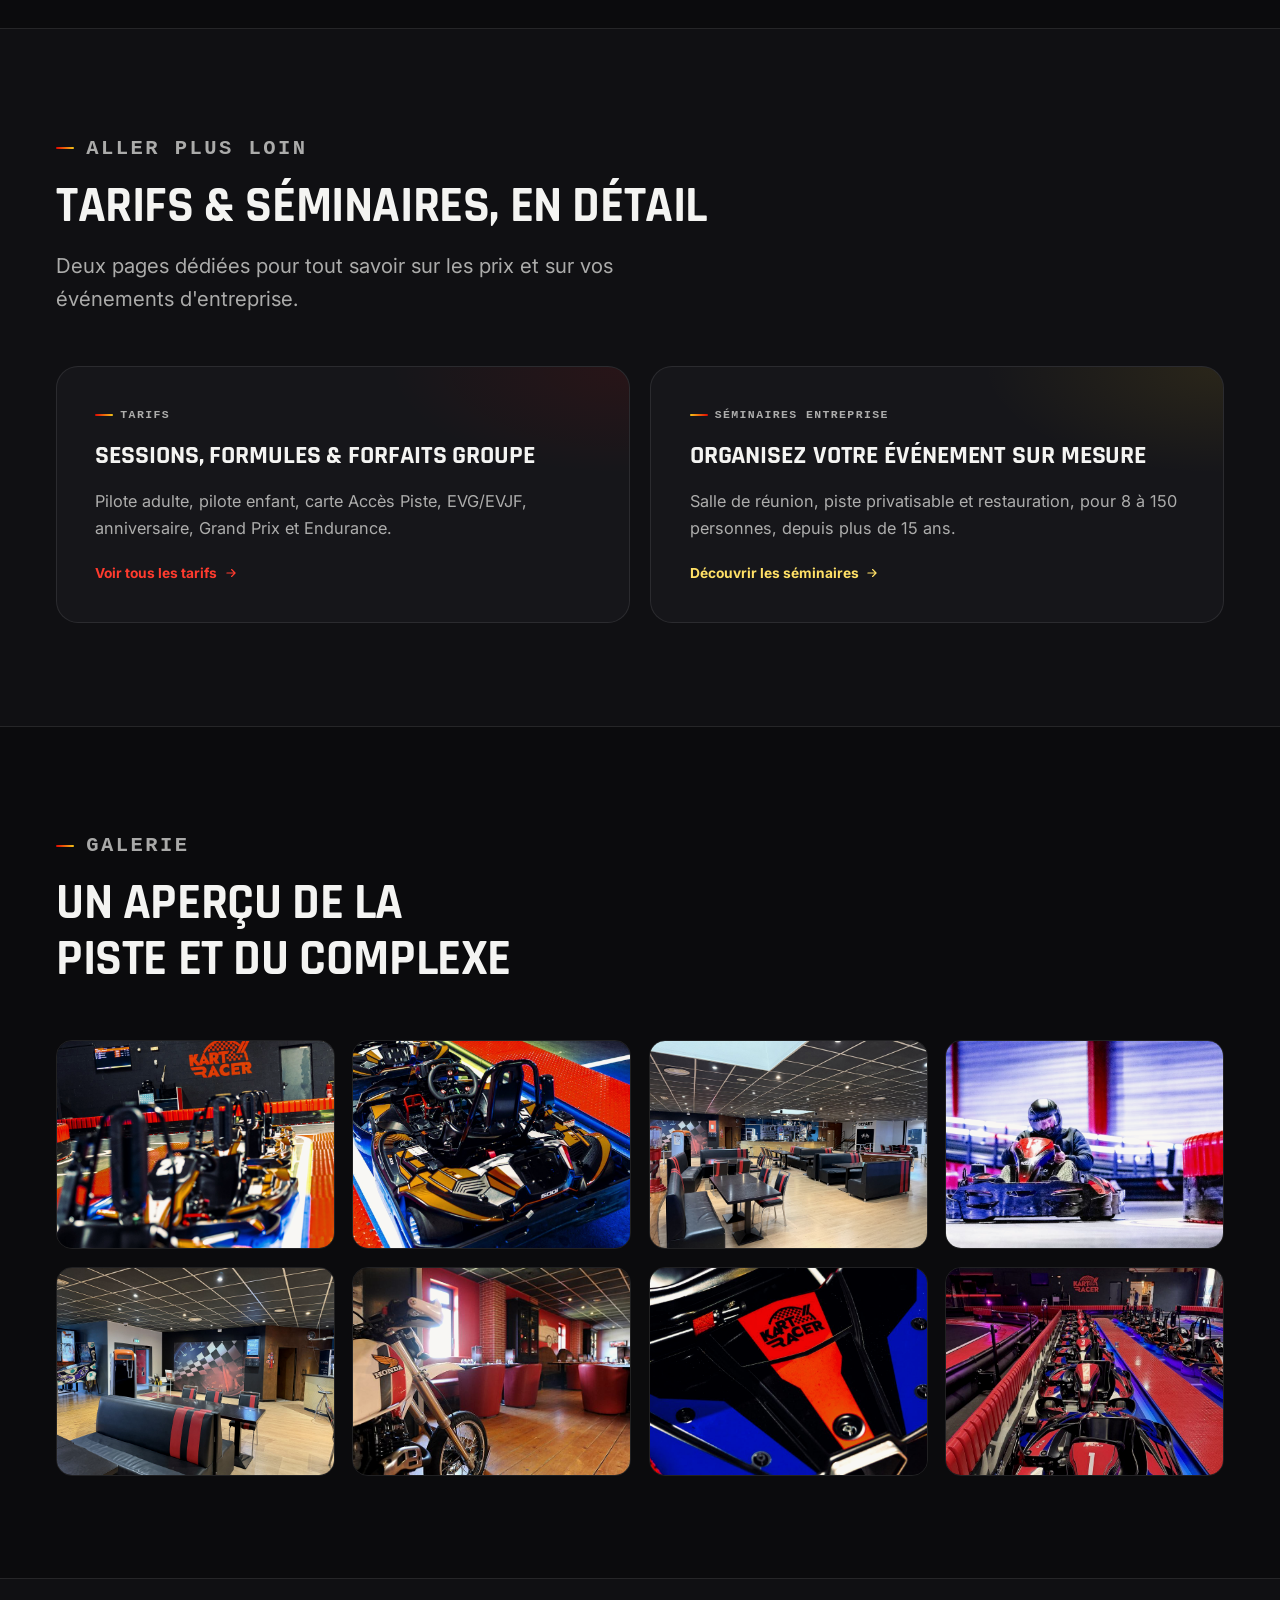
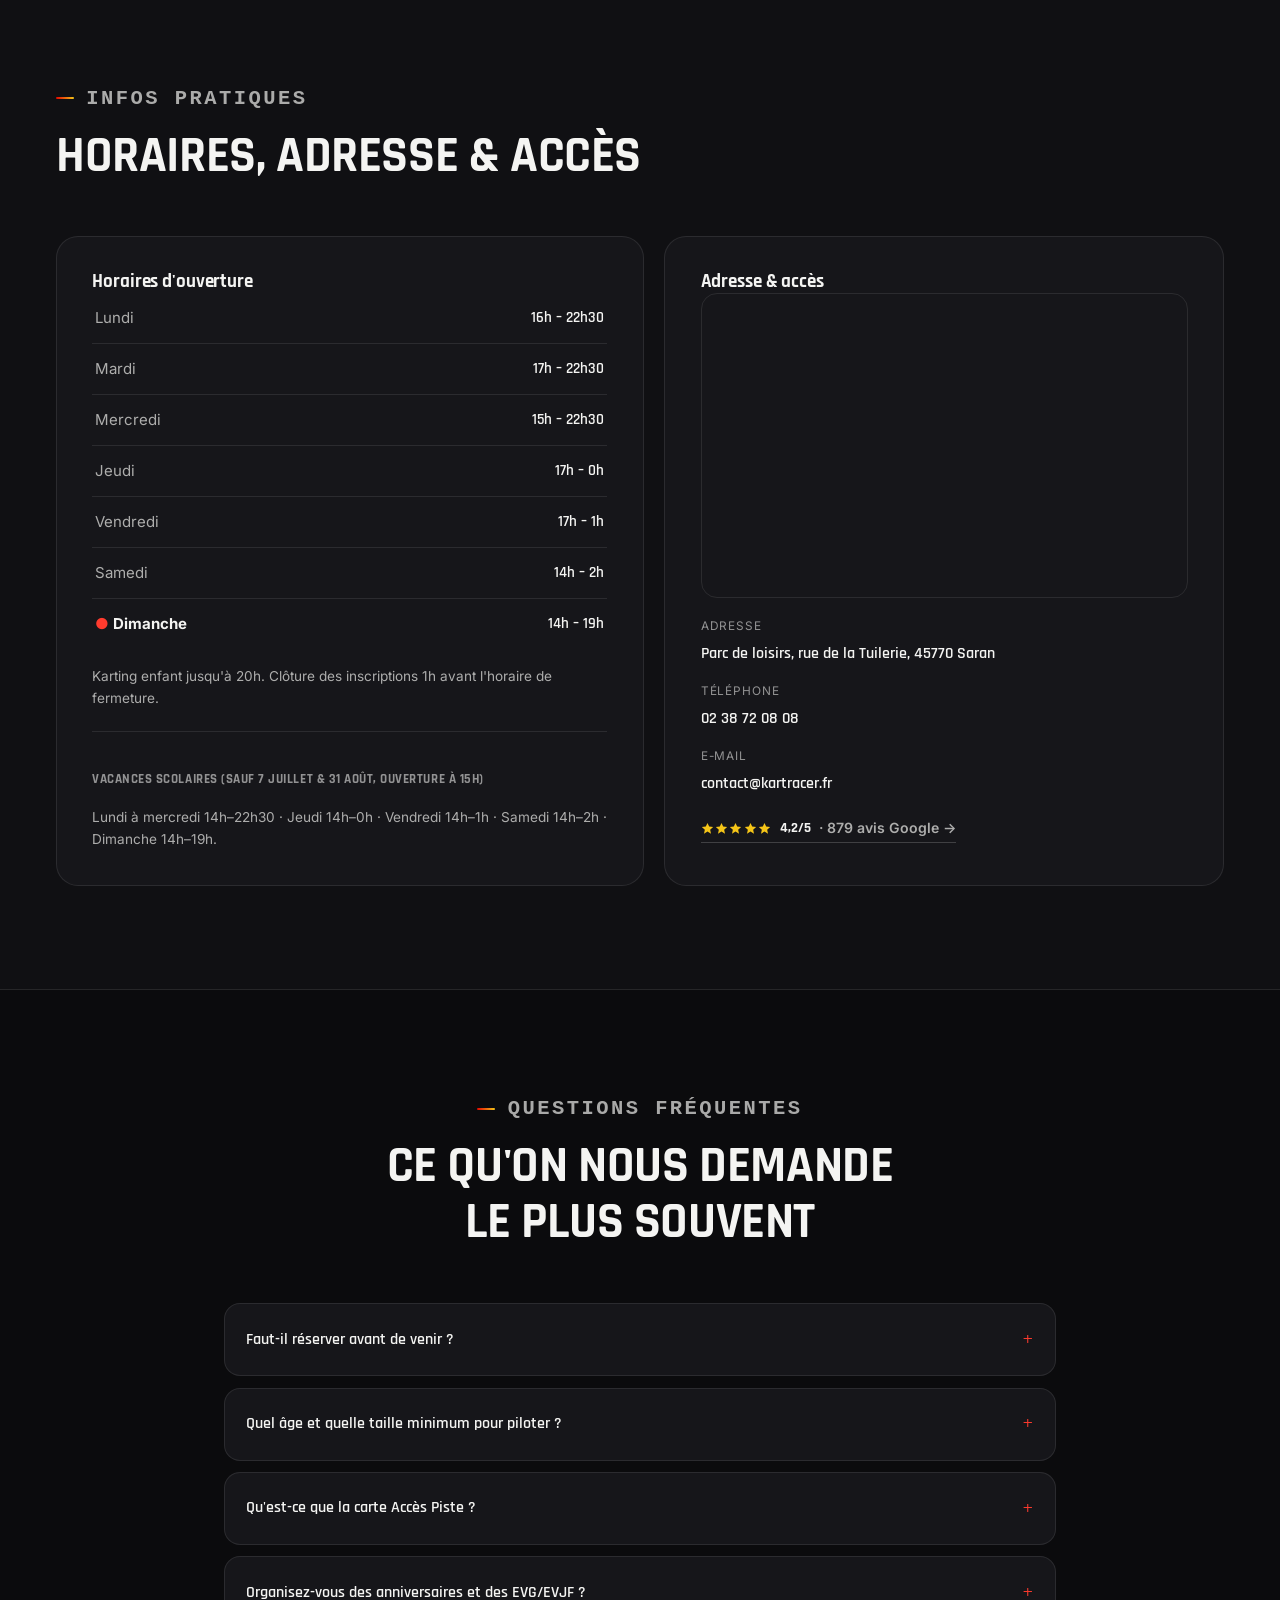
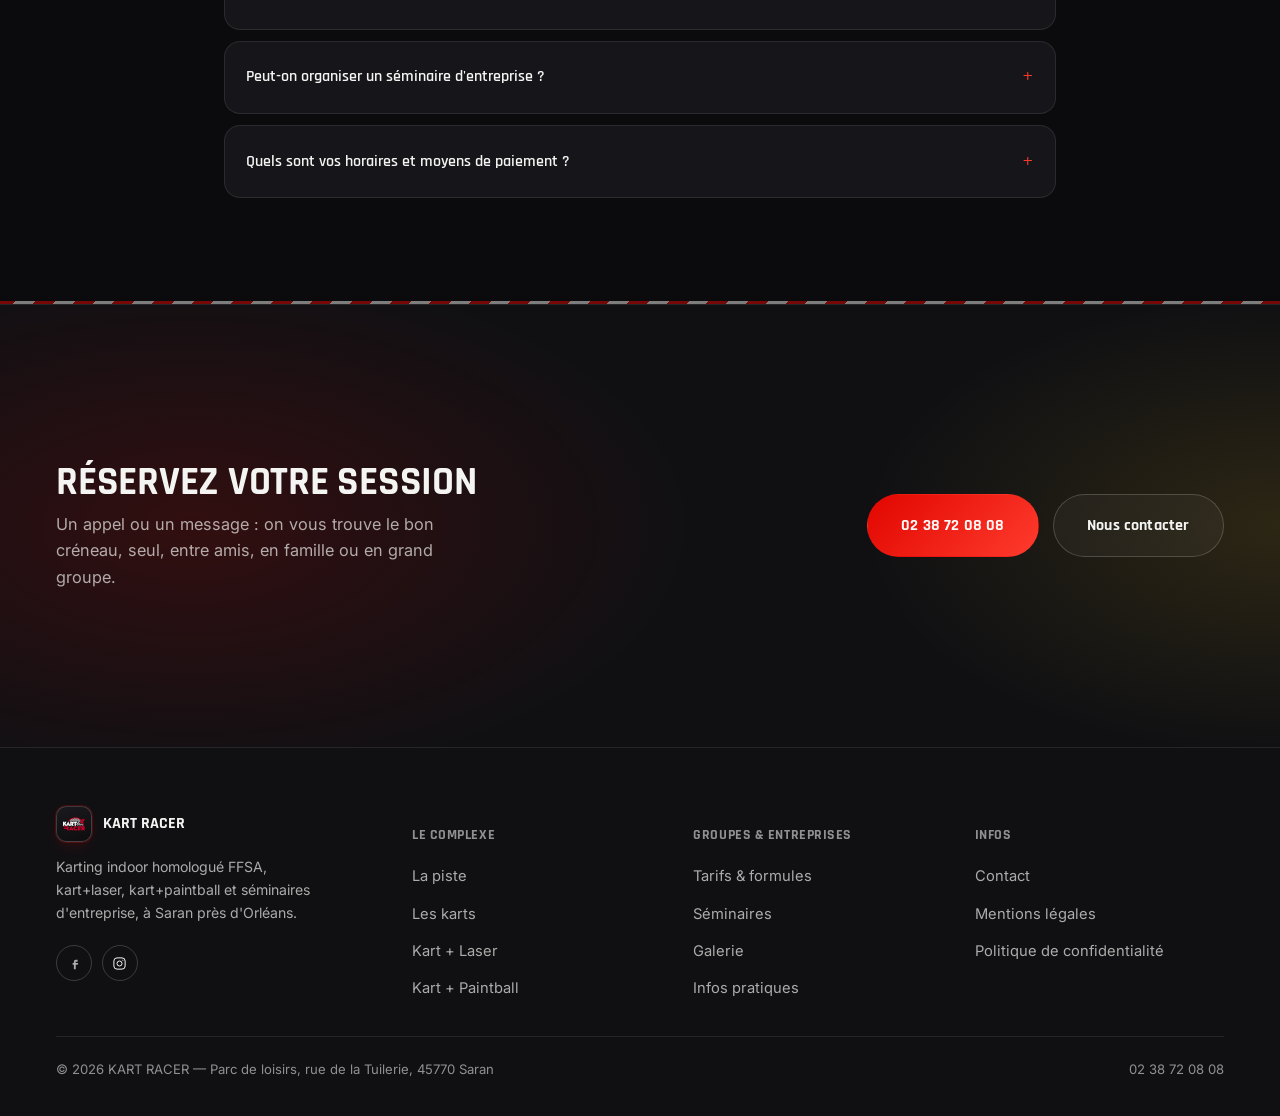
==== commit 93175aeb: "Retire l'animation d'apparition sur la section vidéo (autoplay iOS) La section "En images" avait la " ====
--- a/index.html
+++ b/index.html
@@ -141,16 +141,16 @@
   </section>
 
   <section class="reel-band" aria-label="Vidéo du complexe">
-    <div class="wrap reel-band__in reveal">
+    <div class="wrap reel-band__in">
       <div class="reel-band__videos">
         <div class="reel-band__video">
-          <video src="assets/video/hero-reel.mp4" autoplay muted loop playsinline preload="auto" aria-hidden="true"></video>
+          <video src="assets/video/hero-reel.mp4" autoplay muted loop playsinline webkit-playsinline preload="auto" aria-hidden="true"></video>
         </div>
         <div class="reel-band__video">
-          <video src="assets/video/hero-reel-2.mp4" autoplay muted loop playsinline preload="auto" aria-hidden="true"></video>
-        </div>
-      </div>
-      <div class="reel-band__text">
+          <video src="assets/video/hero-reel-2.mp4" autoplay muted loop playsinline webkit-playsinline preload="auto" aria-hidden="true"></video>
+        </div>
+      </div>
+      <div class="reel-band__text reveal">
         <p class="label">En images</p>
         <h2>Un moment de cohésion, de challenge et de bonne humeur</h2>
         <p>À la recherche d'une activité pour votre prochain team building ? Le karting de Saran vous accueille pour une session qui change des salles de réunion.</p>
